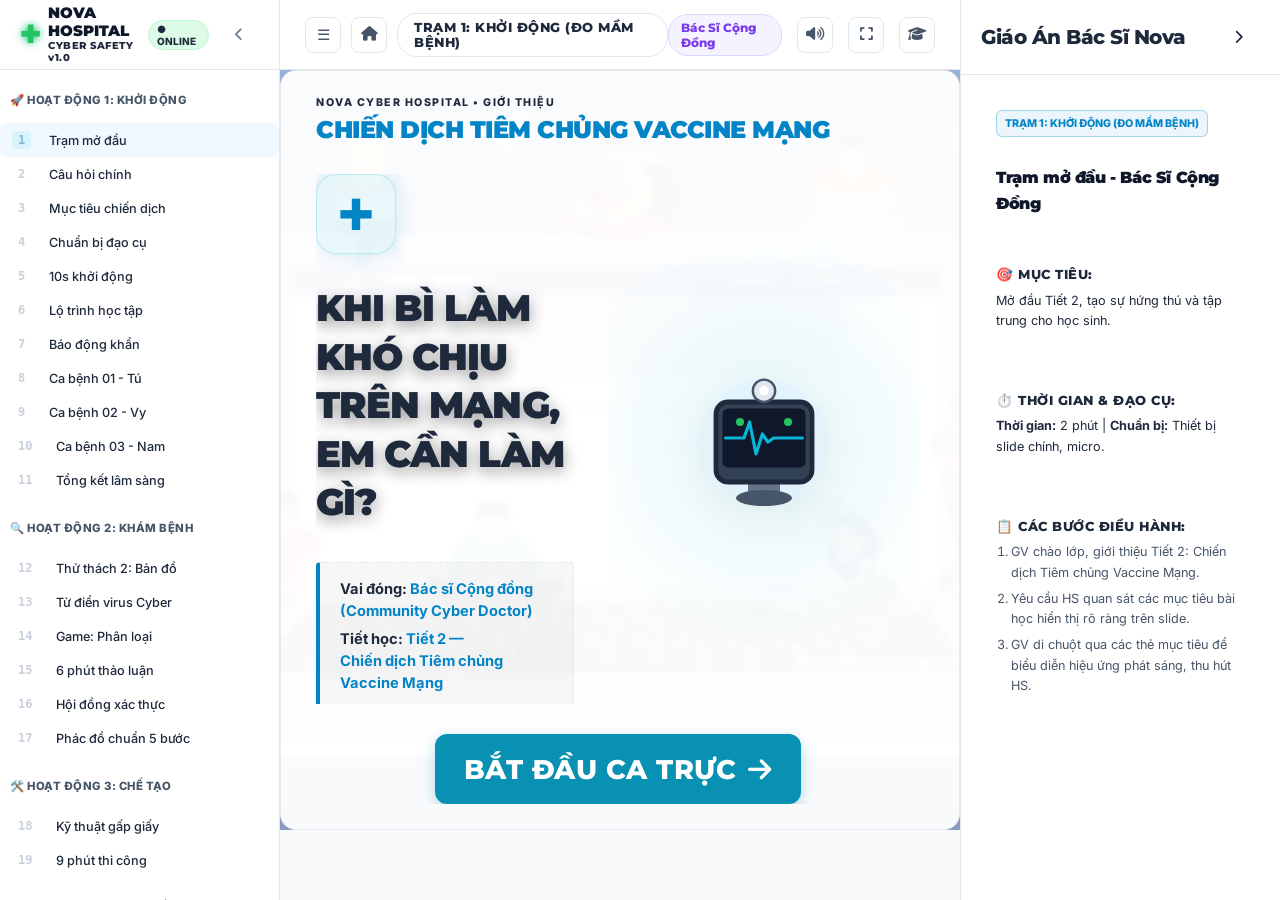
==== tiet2.html @ e298034f "Update Tiet 2 with light theme match, rectangular cards, low blur and keyboard navigation" ====
<!DOCTYPE html>
<html lang="vi">
<head>
  <meta charset="UTF-8">
  <meta name="viewport" content="width=device-width, initial-scale=1.0">
  <title>TIẾT 2: CHIẾN DỊCH TIÊM CHỦNG VACCINE MẠNG</title>
  <link rel="preconnect" href="https://fonts.googleapis.com">
  <link rel="preconnect" href="https://fonts.gstatic.com" crossorigin>
  <link href="https://fonts.googleapis.com/css2?family=Inter:wght@400;500;600;700;800&family=Montserrat:wght@700;800;900&display=swap" rel="stylesheet">
  <link rel="stylesheet" href="https://cdnjs.cloudflare.com/ajax/libs/font-awesome/6.4.0/css/all.min.css">
  <link rel="stylesheet" href="puberty_style.css">
  <link rel="stylesheet" href="tiet2.css">
  <style>
    /* Spotlight overlay styling */
    .spotlight-dark-overlay {
      position: absolute;
      top: 0;
      left: 0;
      width: 100%;
      height: 100%;
      background: rgba(15, 23, 42, 0.9);
      z-index: 100;
      opacity: 0;
      pointer-events: none;
      transition: opacity 0.5s ease;
    }
    .spotlight-dark-overlay.active {
      opacity: 1;
      pointer-events: auto;
    }
    .spotlight-highlight {
      position: relative;
      z-index: 101 !important;
      box-shadow: 0 0 50px rgba(255, 255, 255, 0.8) !important;
      border: 3px solid #FFF !important;
      transform: scale(1.05) !important;
    }
    
    /* Chibi SVG floating animation */
    .cartoon-illustration-svg {
      filter: drop-shadow(0 10px 20px rgba(0,0,0,0.06));
      animation: floatChibi 4s ease-in-out infinite;
    }
    @keyframes floatChibi {
      0%, 100% { transform: translateY(0); }
      50% { transform: translateY(-8px); }
    }
    
    /* Consequence row reveal */
    .consequence-row {
      transition: background 0.3s;
    }
    .consequence-row:hover {
      background: rgba(2, 132, 199, 0.04);
    }
    
    /* Accordion simulation */
    .accordion-paper-simulation {
      display: flex;
      justify-content: center;
      gap: 12px;
      perspective: 1000px;
      margin-top: 20px;
    }
    .paper-fold {
      width: 130px;
      height: 200px;
      background: #FFFFFF;
      border: 1.5px solid rgba(15, 23, 42, 0.08);
      border-radius: 12px;
      display: flex;
      flex-direction: column;
      align-items: center;
      justify-content: center;
      font-weight: 800;
      color: #0F172A;
      box-shadow: 0 10px 20px rgba(0,0,0,0.04);
      cursor: pointer;
      transition: all 0.4s cubic-bezier(0.175, 0.885, 0.32, 1.275);
    }
    .paper-fold:nth-child(odd) {
      transform: rotateY(15deg) translateZ(10px);
    }
    .paper-fold:nth-child(even) {
      transform: rotateY(-15deg) translateZ(10px);
    }
    .paper-fold.expanded {
      transform: rotateY(0deg) scale(1.08) translateZ(20px) !important;
      border-color: var(--cyan) !important;
      box-shadow: 0 15px 35px var(--cyan-glow) !important;
      background: #F0FDFA;
      color: var(--cyan);
    }
    .paper-fold-icon {
      font-size: 28pt;
      margin-bottom: 10px;
    }
    
    /* 3 golden shields */
    .shield-card {
      background: #FFFFFF;
      border: 2px solid rgba(15, 23, 42, 0.06);
      border-radius: 20px;
      padding: 30px 20px;
      text-align: center;
      cursor: pointer;
      box-shadow: 0 10px 25px rgba(0,0,0,0.02);
      transition: all 0.4s cubic-bezier(0.175, 0.885, 0.32, 1.275);
    }
    .shield-card:hover {
      transform: translateY(-8px);
    }
    .shield-card.active {
      transform: scale(1.1);
      background: #F8FAFC;
    }
    .shield-card.active.shield-red {
      border-color: #EF4444 !important;
      box-shadow: 0 15px 35px rgba(239, 68, 68, 0.25) !important;
    }
    .shield-card.active.shield-orange {
      border-color: #F97316 !important;
      box-shadow: 0 15px 35px rgba(249, 115, 22, 0.25) !important;
    }
    .shield-card.active.shield-green {
      border-color: #10B981 !important;
      box-shadow: 0 15px 35px rgba(16, 185, 129, 0.25) !important;
    }
  </style>
</head>
<body>

  <div class="app-container">
    
    <!-- ==========================================
         LEFT SIDEBAR: SLIDE MENU
         ========================================== -->
    <aside class="sidebar" id="app-sidebar-left">
      <div class="sidebar-header" style="display:flex; justify-content:space-between; align-items:center; width:100%; box-sizing:border-box;">
        <div class="clinic-logo" style="display:flex; align-items:center; gap:8px;">
          <div class="pulse-cross" style="color:#22C55E !important; font-size:18pt; font-weight:bold; animation: pulse-glow 1.5s infinite alternate;">✚</div>
          <div style="font-family:'Montserrat',sans-serif; font-weight:900; color:#0F172A; line-height:1.2; font-size:11pt;">
            NOVA HOSPITAL
            <span style="display:block; font-size:7.5pt; font-weight:800; color:#64748B; letter-spacing:0.5px;">CYBER SAFETY v1.0</span>
          </div>
        </div>
        <div style="display:flex; align-items:center; gap:10px;">
          <span class="online-badge" style="font-size:7.5pt; font-weight:800; color:#16A34A; background:#DCFCE7; border:1px solid #BBF7D0; padding:2px 8px; border-radius:20px; display:inline-flex; align-items:center; gap:4px; font-family:'Inter',sans-serif;">● ONLINE</span>
          <button class="control-btn" onclick="toggleLeftSidebar()" title="Thu gọn" style="background:none; border:none; color:#64748B; cursor:pointer; padding:5px; font-size:10pt;"><i class="fa-solid fa-chevron-left"></i></button>
        </div>
      </div>
      
      <div class="sidebar-nav-viewport">
        <nav class="sidebar-nav-menu">
          
          <div class="nav-group">
            <div class="nav-group-title">🚀 Hoạt động 1: Khởi động</div>
            <ul class="nav-list">
              <li class="slide-item active" data-slide="1"><span class="nav-num">1</span> <span class="nav-txt">Trạm mở đầu</span></li>
              <li class="slide-item" data-slide="2"><span class="nav-num">2</span> <span class="nav-txt">Câu hỏi chính</span></li>
              <li class="slide-item" data-slide="3"><span class="nav-num">3</span> <span class="nav-txt">Mục tiêu chiến dịch</span></li>
              <li class="slide-item" data-slide="4"><span class="nav-num">4</span> <span class="nav-txt">Chuẩn bị đạo cụ</span></li>
              <li class="slide-item" data-slide="5"><span class="nav-num">5</span> <span class="nav-txt">10s khởi động</span></li>
              <li class="slide-item" data-slide="6"><span class="nav-num">6</span> <span class="nav-txt">Lộ trình học tập</span></li>
              <li class="slide-item" data-slide="7"><span class="nav-num">7</span> <span class="nav-txt">Báo động khẩn</span></li>
              <li class="slide-item" data-slide="8"><span class="nav-num">8</span> <span class="nav-txt">Ca bệnh 01 - Tú</span></li>
              <li class="slide-item" data-slide="9"><span class="nav-num">9</span> <span class="nav-txt">Ca bệnh 02 - Vy</span></li>
              <li class="slide-item" data-slide="10"><span class="nav-num">10</span> <span class="nav-txt">Ca bệnh 03 - Nam</span></li>
              <li class="slide-item" data-slide="11"><span class="nav-num">11</span> <span class="nav-txt">Tổng kết lâm sàng</span></li>
            </ul>
          </div>

          <div class="nav-group">
            <div class="nav-group-title">🔍 Hoạt động 2: Khám bệnh</div>
            <ul class="nav-list">
              <li class="slide-item" data-slide="12"><span class="nav-num">12</span> <span class="nav-txt">Thử thách 2: Bản đồ</span></li>
              <li class="slide-item" data-slide="13"><span class="nav-num">13</span> <span class="nav-txt">Từ điển virus Cyber</span></li>
              <li class="slide-item" data-slide="14"><span class="nav-num">14</span> <span class="nav-txt">Game: Phân loại</span></li>
              <li class="slide-item" data-slide="15"><span class="nav-num">15</span> <span class="nav-txt">6 phút thảo luận</span></li>
              <li class="slide-item" data-slide="16"><span class="nav-num">16</span> <span class="nav-txt">Hội đồng xác thực</span></li>
              <li class="slide-item" data-slide="17"><span class="nav-num">17</span> <span class="nav-txt">Phác đồ chuẩn 5 bước</span></li>
            </ul>
          </div>

          <div class="nav-group">
            <div class="nav-group-title">🛠️ Hoạt động 3: Chế tạo</div>
            <ul class="nav-list">
              <li class="slide-item" data-slide="18"><span class="nav-num">18</span> <span class="nav-txt">Kỹ thuật gấp giấy</span></li>
              <li class="slide-item" data-slide="19"><span class="nav-num">19</span> <span class="nav-txt">9 phút thi công</span></li>
            </ul>
          </div>

          <div class="nav-group">
            <div class="nav-group-title">📝 Hoạt động 4: Cam kết</div>
            <ul class="nav-list">
              <li class="slide-item" data-slide="20"><span class="nav-num">20</span> <span class="nav-txt">Spotlight thuyết trình</span></li>
              <li class="slide-item" data-slide="21"><span class="nav-num">21</span> <span class="nav-txt">Nhật ký phản chiếu</span></li>
              <li class="slide-item" data-slide="22"><span class="nav-num">22</span> <span class="nav-txt">3 Nguyên tắc vàng</span></li>
              <li class="slide-item" data-slide="23"><span class="nav-num">23</span> <span class="nav-txt">Ký cam kết Vaccine</span></li>
              <li class="slide-item" data-slide="24"><span class="nav-num">24</span> <span class="nav-txt">Hoàn thành nhiệm vụ</span></li>
            </ul>
          </div>

        </nav>
      </div>
    </aside>

    <!-- ==========================================
         TOP BAR: STAGE & ROLE BADGES
         ========================================== -->
    <header class="top-bar">
      <div style="display: flex; align-items: center; gap: 10px;">
        <button class="control-btn" id="btn-toggle-left-sidebar" title="Ẩn/Hiện Sidebar Trái">☰</button>
        <a href="index.html" class="control-btn" title="Quay lại Cổng điều hành" style="text-decoration:none;"><i class="fa-solid fa-house"></i></a>
        <div class="active-stage-indicator" id="current-stage-display">
          TRẠM 1: KHỞI ĐỘNG (ĐO MẦM BỆNH)
        </div>
      </div>
      <div style="display: flex; align-items: center; gap: 15px;">
        <div class="role-badge" id="header-role-badge">Bác sĩ Cộng đồng</div>
        <button class="control-btn" id="btn-sound-toggle" title="Tắt/Bật Âm thanh"><i class="fa-solid fa-volume-high"></i></button>
        <button class="control-btn" id="btn-toggle-fullscreen" title="Phóng to Toàn màn hình"><i class="fa-solid fa-expand"></i></button>
        <button class="control-btn" id="btn-toggle-right-sidebar" title="Ẩn/Hiện Giáo án"><i class="fa-solid fa-graduation-cap"></i></button>
      </div>
    </header>

    <!-- ==========================================
         RIGHT SIDEBAR: TEACHER METHODOLOGY GUIDE
         ========================================== -->
    <aside class="sidebar-right" id="app-sidebar-right">
      <div class="sidebar-header-right" style="display:flex; justify-content:space-between; align-items:center; padding: 15px 20px; border-bottom:1px solid rgba(15,23,42,0.08);">
        <h3 style="margin:0;">Giáo Án Bác Sĩ Nova</h3>
        <button class="control-btn" onclick="toggleRightSidebar()" title="Thu gọn" style="background:none; border:none; color:inherit; cursor:pointer; padding:5px;"><i class="fa-solid fa-chevron-right"></i></button>
      </div>
      <div class="sidebar-right-viewport">
        <div class="lesson-plan-content" id="lesson-plan-content-viewport">
          <!-- Populated dynamically by JS -->
        </div>
      </div>
    </aside>

    <!-- ==========================================
         MAIN WORKSPACE: PRESENTATION VIEWPORT
         ========================================== -->
    <main class="slides-viewport" id="app-slides-viewport">
      
      <!-- Spotlight overlay for slide 20 -->
      <div class="spotlight-dark-overlay" id="spotlight-dark-overlay"></div>

      <!-- Slide 1 — Trạm mở đầu -->
      <section class="slide active" id="slide-1" data-stage="TRẠM 1: KHỞI ĐỘNG (ĐO MẦM BỆNH)" data-role="Bác sĩ Cộng đồng">
        <div class="slide-layout flex-center-col text-center">
          <div class="slide-frame">
            <div class="slide-header">
              <span class="breadcrumb">Nova Cyber Hospital &bull; Giới thiệu</span>
              <h2 class="slide-title">CHIẾN DỊCH TIÊM CHỦNG VACCINE MẠNG</h2>
            </div>
            <div class="slide-content-container">
              <div class="grid-2col" style="flex: 1; align-items: stretch; text-align: left;">
                <div class="welcome-left" style="display:flex; flex-direction:column; justify-content:center;">
                  <div class="medical-cross-decor" style="color: var(--cyan); font-size:32pt; margin-bottom:10px;">✚</div>
                  <h1 class="welcome-title-h1" style="font-size:28pt; line-height:1.3; font-weight:900; margin-bottom:15px; color:#0F172A;">
                    KHI BÌ LÀM KHÓ CHỊU TRÊN MẠNG, <span style="color: var(--cyan);">EM CẦN LÀM GÌ?</span>
                  </h1>
                  <div class="welcome-info-card" style="background: rgba(15,23,42,0.03); padding:15px 20px; border-radius:12px; border-left:4px solid var(--cyan);">
                    <p style="font-size:11pt; margin-bottom:6px; color:#475569;">Vai đóng: <strong>Bác sĩ Cộng đồng (Community Cyber Doctor)</strong></p>
                    <p style="font-size:11pt; color:#475569;">Tiết học: <strong>Tiết 2 — Chiến dịch Tiêm chủng Vaccine Mạng</strong></p>
                  </div>
                </div>
                <div class="welcome-illustration flex-center">
                  <!-- Cartoon SVG Doctor Robot -->
                  <svg class="cartoon-illustration-svg" viewBox="0 0 200 200" style="width: 230px; height: 230px;">
                    <circle cx="100" cy="100" r="80" fill="#E0F2FE" opacity="0.6"/>
                    <rect x="80" y="140" width="40" height="30" rx="5" fill="#64748B"/>
                    <ellipse cx="100" cy="170" rx="35" ry="10" fill="#475569"/>
                    <rect x="40" y="50" width="120" height="100" rx="15" fill="#334155" stroke="#1E293B" stroke-width="6"/>
                    <rect x="48" y="58" width="104" height="74" rx="8" fill="#0F172A"/>
                    <path d="M 52,95 L 75,95 L 82,75 L 90,115 L 98,90 L 105,100 L 112,95 L 148,95" fill="none" stroke="#06B6D4" stroke-width="4" stroke-linecap="round" stroke-linejoin="round"/>
                    <circle cx="70" cy="75" r="5" fill="#22C55E" />
                    <circle cx="130" cy="75" r="5" fill="#22C55E" />
                    <rect x="85" y="32" width="30" height="8" rx="2" fill="#94A3B8"/>
                    <circle cx="100" cy="36" r="14" fill="#E2E8F0" stroke="#475569" stroke-width="3"/>
                    <circle cx="100" cy="36" r="6" fill="#FFFFFF"/>
                  </svg>
                </div>
              </div>
              
              <div style="margin-top: 30px; text-align: center;">
                <button class="btn btn-cyan btn-pulse" onclick="navigateNext()" style="font-size:14pt; padding:15px 35px; font-weight:800; text-transform:uppercase; letter-spacing:0.5px;">BẮT ĐẦU CA TRỰC <i class="fa-solid fa-arrow-right"></i></button>
              </div>
            </div>
          </div>
        </div>
      </section>

      <!-- Slide 2 — Câu hỏi lớn -->
      <section class="slide" id="slide-2" data-stage="TRẠM 1: KHỞI ĐỘNG (ĐO MẦM BỆNH)" data-role="Bác sĩ Cộng đồng">
        <div class="slide-layout flex-center-col text-center">
          <div class="slide-frame" style="max-width: 1000px;">
            <div class="slide-header">
              <span class="breadcrumb">Nova Cyber Hospital &bull; Câu hỏi lớn</span>
              <h2 class="slide-title">CÂU HỎI LỚN CỦA BÀI HỌC</h2>
            </div>
            <div class="slide-content-container flex-center-col">
              <div class="glass-panel" style="padding: 3rem; margin-top: 2rem; border-radius: 16px; border: 2.5px dashed #0284C7; background: rgba(2, 132, 199, 0.05); text-align: center; min-height: 180px; display: flex; align-items: center; justify-content: center; width: 100%;">
                <p id="s2-typewriter-text" style="font-size: 26pt !important; font-weight: 900; color: #0284C7; line-height: 1.6; text-transform: uppercase; white-space: pre-wrap; width: 100%;">
                  <!-- Typed by JS -->
                </p>
              </div>
              <div style="margin-top: 4rem;">
                <button class="btn btn-cyan" onclick="navigateNext()" style="padding: 14px 28px; font-size: 16pt !important; font-weight: 800; text-transform:uppercase;">TIẾP THEO <i class="fa-solid fa-arrow-right"></i></button>
              </div>
            </div>
          </div>
        </div>
      </section>

      <!-- Slide 3 — Mục tiêu chiến dịch -->
      <section class="slide" id="slide-3" data-stage="TRẠM 1: KHỞI ĐỘNG (ĐO MẦM BỆNH)" data-role="Bác sĩ Cộng đồng">
        <div class="slide-layout flex-center-col text-center">
          <div class="slide-frame">
            <div class="slide-header">
              <span class="breadcrumb">Hồ sơ chuyên môn</span>
              <h2 class="slide-title">MỤC TIÊU CHIẾN DỊCH</h2>
            </div>
            <div class="slide-content-container">
              <div class="grid-2col" style="align-items: center; text-align: left;">
                <div style="display:flex; flex-direction:column; gap:15px;">
                  <div class="glass-panel" style="border-left:4px solid var(--cyan); padding:15px;">
                    <h4 style="color: var(--cyan); font-weight:800; margin-bottom:5px;">🧠 KIẾN THỨC</h4>
                    <p style="font-size:11pt; color: #475569;">Đánh giá các mức độ nguy hiểm của hành vi quấy rối; khắc sâu 5 vấn đề hay gặp và Sơ đồ xử lý 5 bước chuẩn y khoa.</p>
                  </div>
                  <div class="glass-panel" style="border-left:4px solid var(--pink); padding:15px;">
                    <h4 style="color: var(--pink); font-weight:800; margin-bottom:5px;">✂️ KỸ NĂNG</h4>
                    <p style="font-size:11pt; color: #475569;">Phân tích, phân loại thói quen Đúng/Sai; khéo léo chế tạo Thẻ gập biến hình 5 nếp gập Accordion.</p>
                  </div>
                  <div class="glass-panel" style="border-left:4px solid var(--mint); padding:15px;">
                    <h4 style="color: var(--mint); font-weight:800; margin-bottom:5px;">🤝 THÁI ĐỘ</h4>
                    <p style="font-size:11pt; color: #475569;">Tỉnh táo, ứng phó khoa học, có trách nhiệm ký cam kết lan tỏa giải pháp an toàn tới trường học.</p>
                  </div>
                </div>
                
                <div class="flex-center-col">
                  <!-- Cartoon Syringe SVG -->
                  <svg class="cartoon-illustration-svg" viewBox="0 0 100 100" style="width:180px; height:180px;">
                    <circle cx="50" cy="50" r="45" fill="#FCE7F3" />
                    <path d="M50,18 L70,26 L70,50 C70,62 50,75 50,75 C50,75 30,62 30,50 L30,26 Z" fill="#DB2777" opacity="0.15" />
                    <rect x="46" y="25" width="8" height="35" rx="1" fill="#FFFFFF" stroke="#DB2777" stroke-width="3" />
                    <line x1="50" y1="25" x2="50" y2="12" stroke="#475569" stroke-width="3" />
                    <line x1="45" y1="12" x2="55" y2="12" stroke="#475569" stroke-width="3" stroke-linecap="round" />
                    <line x1="50" y1="60" x2="50" y2="72" stroke="#64748B" stroke-width="2" />
                    <circle cx="50" cy="80" r="3" fill="#0284C7" />
                    <circle cx="43" cy="74" r="2" fill="#0284C7" />
                    <circle cx="57" cy="76" r="2" fill="#0284C7" />
                    <rect x="48" y="38" width="4" height="10" fill="#DB2777" />
                    <rect x="45" y="41" width="10" height="4" fill="#DB2777" />
                  </svg>
                </div>
              </div>
              <div style="margin-top: 30px; text-align: center;">
                <button class="btn btn-cyan btn-pulse" onclick="navigateNext()" style="font-size:13pt; padding:12px 28px; font-weight:800;">KHỞI ĐỘNG CA TRỰC <i class="fa-solid fa-play"></i></button>
              </div>
            </div>
          </div>
        </div>
      </section>

      <!-- Slide 4 — Chuẩn bị đạo cụ -->
      <section class="slide" id="slide-4" data-stage="TRẠM 1: KHỞI ĐỘNG (ĐO MẦM BỆNH)" data-role="Bác sĩ Cộng đồng">
        <div class="slide-layout flex-center-col text-center">
          <div class="slide-frame">
            <div class="slide-header">
              <span class="breadcrumb">Chuẩn bị trước ca trực</span>
              <h2 class="slide-title">CHUẨN BỊ ĐẠO CỤ Y KHOA</h2>
            </div>
            <div class="slide-content-container">
              <div class="grid-2col" style="text-align: left; align-items: stretch;">
                <div class="glass-panel" style="border-left:4px solid var(--purple); padding:20px; display:flex; flex-direction:column; justify-content:space-between;">
                  <div>
                    <h4 style="color:var(--purple); font-weight:800; font-size:13pt; margin-bottom:10px;"><i class="fa-solid fa-people-group"></i> ĐẠO CỤ NHÓM</h4>
                    <ul style="padding-left:20px; font-size:11pt; color:#475569; display:flex; flex-direction:column; gap:8px;">
                      <li>Bộ 3 thẻ màu chẩn đoán (🟡 Vàng - 🟠 Cam - 🔴 Đỏ)</li>
                      <li>Sơ đồ phân loại Lối đi A3</li>
                      <li>Tập 10 Thẻ Hành Động ứng xử mạng</li>
                    </ul>
                  </div>
                </div>
                <div class="glass-panel" style="border-left:4px solid var(--cyan); padding:20px; display:flex; flex-direction:column; justify-content:space-between;">
                  <div>
                    <h4 style="color:var(--cyan); font-weight:800; font-size:13pt; margin-bottom:10px;"><i class="fa-solid fa-user-doctor"></i> ĐẠO CỤ CÁ NHÂN</h4>
                    <ul style="padding-left:20px; font-size:11pt; color:#475569; display:flex; flex-direction:column; gap:8px;">
                      <li>Dải giấy bìa dài (để xếp Accordion)</li>
                      <li>Thước kẻ, kéo thủ công, bút chì, màu vẽ</li>
                      <li>Sổ tay Nhật ký Bác sĩ & Sticker Vaccine</li>
                    </ul>
                  </div>
                </div>
              </div>
              
              <!-- Medical Tray SVG -->
              <div style="margin-top: 20px; display: flex; justify-content: center;">
                <svg class="cartoon-illustration-svg" viewBox="0 0 200 100" style="width: 250px; height: 100px;">
                  <rect x="10" y="40" width="180" height="50" rx="10" fill="#E2E8F0" stroke="#94A3B8" stroke-width="4"/>
                  <!-- Notebook -->
                  <rect x="25" y="48" width="40" height="30" rx="3" fill="#38BDF8" transform="rotate(-5, 45, 63)"/>
                  <rect x="29" y="52" width="32" height="22" fill="#FFFFFF" transform="rotate(-5, 45, 63)"/>
                  <!-- Scissors -->
                  <circle cx="85" cy="55" r="8" fill="none" stroke="#EF4444" stroke-width="3"/>
                  <circle cx="95" cy="62" r="8" fill="none" stroke="#EF4444" stroke-width="3"/>
                  <line x1="90" y1="58" x2="120" y2="78" stroke="#94A3B8" stroke-width="4" stroke-linecap="round"/>
                  <line x1="97" y1="62" x2="125" y2="74" stroke="#94A3B8" stroke-width="4" stroke-linecap="round"/>
                  <!-- Color Cards -->
                  <rect x="135" y="45" width="20" height="30" rx="2" fill="#FBBF24" transform="rotate(10, 145, 60)"/>
                  <rect x="145" y="48" width="20" height="30" rx="2" fill="#F97316" transform="rotate(20, 155, 63)"/>
                  <rect x="155" y="53" width="20" height="30" rx="2" fill="#EF4444" transform="rotate(30, 165, 68)"/>
                </svg>
              </div>

              <div style="margin-top: 20px; text-align: center;">
                <button class="btn btn-cyan" onclick="navigateNext()" style="font-size:13pt; padding:12px 28px; font-weight:800; text-transform:uppercase;">ĐÃ CHUẨN BỊ XONG <i class="fa-solid fa-check"></i></button>
              </div>
            </div>
          </div>
        </div>
      </section>

      <!-- Slide 5 — 10s khởi động kíp trực -->
      <section class="slide" id="slide-5" data-stage="TRẠM 1: KHỞI ĐỘNG (ĐO MẦM BỆNH)" data-role="Bác sĩ Cộng đồng">
        <div class="slide-layout flex-center-col text-center">
          <div class="slide-frame" style="max-width: 800px;">
            <div class="slide-header">
              <span class="breadcrumb">Định lượng thời gian chuẩn bị</span>
              <h2 class="slide-title">10 GIÂY KHỞI ĐỘNG KÍP TRỰC</h2>
            </div>
            <div class="slide-content-container flex-center-col">
              <p style="font-size: 14pt; color:#475569; line-height:1.6; margin-bottom: 30px;">
                Trưởng khoa chỉ thị: <strong>"Yêu cầu toàn bộ các kíp trực ổn định vị trí nhóm học tập, đặt toàn bộ dụng cụ lâm sàng lên bàn. 10 giây chuẩn bị bắt đầu!"</strong>
              </p>
              
              <div class="glass-panel flex-center-col" style="padding: 40px; width: 100%; max-width: 450px; background: rgba(2, 132, 199, 0.03); border: 2px dashed rgba(2, 132, 199, 0.2); border-radius: 20px;">
                <div class="ecg-timer-number" id="s5-timer-display" style="font-size: 64pt !important; font-family: monospace; font-weight:900; color: var(--cyan); text-shadow: 0 0 15px var(--cyan-glow);">10s</div>
                <button class="btn btn-cyan btn-pulse" id="s5-start-timer-btn" onclick="startS5Timer()" style="margin-top:25px; font-size:12pt; padding:10px 24px; font-weight:800;">⚡ BẮT ĐẦU ĐẾM NGƯỢC</button>
              </div>
            </div>
          </div>
        </div>
      </section>

      <!-- Slide 6 — Lộ trình học tập -->
      <section class="slide" id="slide-6" data-stage="TRẠM 1: KHỞI ĐỘNG (ĐO MẦM BỆNH)" data-role="Bác sĩ Cộng đồng">
        <div class="slide-layout flex-center-col text-center">
          <div class="slide-frame">
            <div class="slide-header">
              <span class="breadcrumb">Tổng quan bản đồ hoạt động</span>
              <h2 class="slide-title">LỘ TRÌNH KHÁM LÂM SÀNG CHIẾN DỊCH</h2>
            </div>
            <div class="slide-content-container flex-center-col" style="justify-content: space-evenly; flex: 1;">
              <p style="font-size:13pt; color:#64748B;">Bấm vào từng Trạm chặng bên dưới để định vị nội dung điều hành:</p>
              
              <div class="timeline-ecg-container" style="margin-top: 30px; position:relative; width:100%; max-width: 900px;">
                <svg class="ecg-line-svg" viewBox="0 0 1000 120" style="width:100%; height:120px;">
                  <path class="ecg-track-path" d="M 0,60 Q 150,60 200,60 L 220,20 L 240,100 L 260,60 Q 400,60 500,60 L 520,10 L 545,110 L 570,60 Q 750,60 1000,60" fill="none" stroke="rgba(15,23,42,0.06)" stroke-width="4"/>
                  <path class="ecg-active-path" d="M 0,60 Q 150,60 200,60 L 220,20 L 240,100 L 260,60 Q 400,60 500,60 L 520,10 L 545,110 L 570,60 Q 750,60 1000,60" fill="none" stroke="var(--cyan)" stroke-width="4" stroke-dasharray="1000" stroke-dashoffset="0" style="animation: flow 10s linear infinite;"/>
                </svg>
                
                <div class="timeline-nodes" style="display:flex; justify-content:space-between; position:absolute; width:100%; top:25px; left:0; padding:0 30px; box-sizing:border-box;">
                  <!-- Node 1 -->
                  <div class="timeline-milestone active" onclick="revealRoadmapPopup(1)" style="cursor:pointer; display:flex; flex-direction:column; align-items:center; width:20%;">
                    <div class="milestone-node-circle" style="width:45px; height:45px; border-radius:50%; background:var(--cyan); color:#FFF; display:flex; align-items:center; justify-content:center; font-weight:bold; box-shadow:0 0 15px var(--cyan-glow); animation:pulse-glow 1.5s infinite alternate;"><i class="fa-solid fa-stethoscope"></i></div>
                    <span style="font-size:10pt; font-weight:800; margin-top:8px; color:#0F172A;">TRẠM 1</span>
                    <span style="font-size:8pt; color:#64748B;">Khởi động (Đo mầm bệnh)</span>
                  </div>
                  <!-- Node 2 -->
                  <div class="timeline-milestone" onclick="revealRoadmapPopup(2)" style="cursor:pointer; display:flex; flex-direction:column; align-items:center; width:20%;">
                    <div class="milestone-node-circle" style="width:45px; height:45px; border-radius:50%; background:#94A3B8; color:#FFF; display:flex; align-items:center; justify-content:center; font-weight:bold;"><i class="fa-solid fa-paste"></i></div>
                    <span style="font-size:10pt; font-weight:800; margin-top:8px; color:#0F172A;">TRẠM 2</span>
                    <span style="font-size:8pt; color:#64748B;">Lâm sàng (Phân loại)</span>
                  </div>
                  <!-- Node 3 -->
                  <div class="timeline-milestone" onclick="revealRoadmapPopup(3)" style="cursor:pointer; display:flex; flex-direction:column; align-items:center; width:20%;">
                    <div class="milestone-node-circle" style="width:45px; height:45px; border-radius:50%; background:#94A3B8; color:#FFF; display:flex; align-items:center; justify-content:center; font-weight:bold;"><i class="fa-solid fa-scissors"></i></div>
                    <span style="font-size:10pt; font-weight:800; margin-top:8px; color:#0F172A;">TRẠM 3</span>
                    <span style="font-size:8pt; color:#64748B;">Chế tạo (Thẻ gập)</span>
                  </div>
                  <!-- Node 4 -->
                  <div class="timeline-milestone" onclick="revealRoadmapPopup(4)" style="cursor:pointer; display:flex; flex-direction:column; align-items:center; width:20%;">
                    <div class="milestone-node-circle" style="width:45px; height:45px; border-radius:50%; background:#94A3B8; color:#FFF; display:flex; align-items:center; justify-content:center; font-weight:bold;"><i class="fa-solid fa-file-contract"></i></div>
                    <span style="font-size:10pt; font-weight:800; margin-top:8px; color:#0F172A;">TRẠM 4</span>
                    <span style="font-size:8pt; color:#64748B;">Cam kết (Ký Vaccine)</span>
                  </div>
                </div>
              </div>
              
              <!-- Popup container for roadmap descriptions -->
              <div class="glass-panel" id="s6-description-box" style="margin-top: 40px; padding: 20px; width: 100%; max-width: 750px; min-height: 80px; text-align: left; border-left:4px solid var(--cyan);">
                <p style="font-size: 11pt; color: #475569; font-weight:700; margin:0;" id="s6-description-text">
                  👉 Bấm vào các nút Trạm ở sơ đồ lộ trình nhịp tim phía trên để xem chi tiết hoạt động của từng chặng thi đua.
                </p>
              </div>

              <div style="margin-top: 20px;">
                <button class="btn btn-cyan" onclick="navigateNext()" style="font-size:12pt; padding:12px 28px; font-weight:800; text-transform:uppercase;">TIẾN VÀO TRẠM 1 <i class="fa-solid fa-arrow-right"></i></button>
              </div>
            </div>
          </div>
        </div>
      </section>

      <!-- Slide 7 — Báo động đỏ khẩn cấp -->
      <section class="slide" id="slide-7" data-stage="TRẠM 1: KHỞI ĐỘNG (ĐO MẦM BỆNH)" data-role="Bác sĩ Cộng đồng" style="background: rgba(239, 68, 68, 0.02);">
        <div class="slide-layout flex-center-col text-center">
          <div class="slide-frame" style="border-left-color: #EF4444 !important; box-shadow: 0 10px 40px rgba(239, 68, 68, 0.15) !important;">
            <div class="slide-header">
              <span class="breadcrumb" style="color: #EF4444 !important;">🚨 Cảnh báo hệ thống cấp cứu</span>
              <h2 class="slide-title" style="color: #B91C1C !important; font-weight:900;">THÔNG BÁO BÁO ĐỘNG KHẨN</h2>
            </div>
            <div class="slide-content-container flex-center-col">
              <div class="welcome-illustration flex-center" style="margin-bottom: 25px;">
                <!-- Flashing red cross siren SVG -->
                <svg class="cartoon-illustration-svg" viewBox="0 0 100 100" style="width: 140px; height: 140px;">
                  <circle cx="50" cy="50" r="45" fill="#FEE2E2" stroke="#EF4444" stroke-width="4" style="animation: pulse-glow 1s infinite alternate;"/>
                  <rect x="43" y="25" width="14" height="50" rx="3" fill="#EF4444"/>
                  <rect x="25" y="43" width="50" height="14" rx="3" fill="#EF4444"/>
                  <!-- Siren rays -->
                  <line x1="50" y1="15" x2="50" y2="5" stroke="#EF4444" stroke-width="4" stroke-linecap="round" />
                  <line x1="20" y1="30" x2="10" y2="24" stroke="#EF4444" stroke-width="4" stroke-linecap="round" />
                  <line x1="80" y1="30" x2="90" y2="24" stroke="#EF4444" stroke-width="4" stroke-linecap="round" />
                </svg>
              </div>
              
              <div class="glass-panel" style="padding: 25px; border-left:4px solid #EF4444; background: rgba(239, 68, 68, 0.05); text-align: left; max-width:700px;">
                <h4 style="color:#B91C1C; font-weight:900; margin-bottom:8px; font-size:13pt;">🚨 PHÁT HIỆN MẦM BỆNH QUẤY RỐI!</h4>
                <p style="font-size:12pt; color:#7F1D1D; line-height:1.6;">
                  Trưởng khoa báo cáo: <strong>"Báo động đỏ khẩn cấp từ bệnh viện! Hệ thống ghi nhận có 3 ca bệnh học đường mới nhập viện do bị quấy rối trực tuyến. Các kíp trực chuẩn bị Thẻ màu để quét triệu chứng ban đầu!"</strong>
                </p>
              </div>
              
              <div style="margin-top: 35px;">
                <button class="btn" onclick="navigateNext()" style="background:#EF4444; color:#FFF; font-size:13pt; padding:12px 28px; font-weight:800; border-radius:8px; box-shadow: 0 0 15px rgba(239, 68, 68, 0.4);">TIẾN HÀNH ĐO LƯỜNG <i class="fa-solid fa-wave-square"></i></button>
              </div>
            </div>
          </div>
        </div>
      </section>

      <!-- Slide 8 — Ca bệnh 1: Tú -->
      <section class="slide" id="slide-8" data-stage="TRẠM 1: KHỞI ĐỘNG (ĐO MẦM BỆNH)" data-role="Bác sĩ Cộng đồng">
        <div class="slide-layout flex-center-col text-center">
          <div class="slide-frame">
            <div class="slide-header">
              <span class="breadcrumb">Bệnh án quét triệu chứng 01</span>
              <h2 class="slide-title">CA BỆNH 01 — BẠN TÚ</h2>
            </div>
            <div class="slide-content-container">
              <div class="grid-2col" style="text-align: left; align-items: center;">
                <div>
                  <div class="glass-panel" style="border-left: 4px solid var(--amber); margin-bottom: 20px;">
                    <h4 style="color:var(--amber); font-weight:800; font-size:12pt; margin-bottom:5px;">📋 HỒ SƠ LÂM SÀNG</h4>
                    <p style="font-size:11pt; color:#475569; line-height:1.5;">Bạn Tú liên tục nhận được một loạt các tin nhắn Messenger nặc danh từ tài khoản lạ bêu rếu với các từ ngữ thô tục.</p>
                  </div>
                  
                  <!-- Messenger Chat Mockup -->
                  <div class="chat-mockup-container" style="background:#F1F5F9; border-radius:12px; padding:15px; border:1px solid #E2E8F0; display:flex; flex-direction:column; gap:10px;">
                    <div class="chat-header" style="display:flex; align-items:center; gap:8px; border-bottom:1px solid #CBD5E1; padding-bottom:8px;">
                      <div style="width:30px; height:30px; border-radius:50%; background:#94A3B8; color:#FFF; display:flex; align-items:center; justify-content:center; font-size:10pt;"><i class="fa-solid fa-user-secret"></i></div>
                      <span style="font-size:10pt; font-weight:800; color:#1E293B;">Người dùng ẩn danh</span>
                    </div>
                    <div style="background:#E2E8F0; color:#1E293B; padding:10px 14px; border-radius:12px; align-self:flex-start; font-size:10pt; max-width:85%;">
                      Mày là kẻ vô dụng, không ai thích mày đâu! 😡
                    </div>
                    <div style="background:#E2E8F0; color:#1E293B; padding:10px 14px; border-radius:12px; align-self:flex-start; font-size:10pt; max-width:85%;">
                      Nếu ngày mai không mang bài tập cho tao chép thì coi chừng tài khoản game của mày bay màu!
                    </div>
                  </div>
                </div>
                
                <div class="flex-center-col" style="text-align: center;">
                  <p style="font-size:12pt; font-weight:700; color:#1E293B; margin-bottom:15px;">Theo bác sĩ, Tú đang cảm thấy thế nào?<br>Bạn đánh giá ca này ở Thẻ màu nào?</p>
                  
                  <button class="btn btn-amber btn-pulse" id="btn-diagnose-8" onclick="revealDiagnosis(8)" style="font-size:12pt; font-weight:800; padding:10px 24px; border-radius:8px;">🔍 CHẨN ĐOÁN LÂM SÀNG</button>
                  
                  <div class="diagnosis-card hidden" id="diagnosis-card-8" style="margin-top:20px; padding:15px 20px; border-radius:10px; background:#FEF08A; border:2px solid #CA8A04; color:#854D0E; font-weight:900; font-size:13pt; display:inline-flex; align-items:center; gap:8px;">
                    🟡 THẺ VÀNG (Nguy hại nhẹ - Theo dõi sát, cảm xúc Tú bị tổn thương)
                  </div>
                </div>
              </div>
              <div style="margin-top: 30px; text-align: center;">
                <button class="btn btn-cyan" onclick="navigateNext()" style="font-size:11pt; padding:10px 24px; font-weight:800;">CA TIẾP THEO <i class="fa-solid fa-arrow-right"></i></button>
              </div>
            </div>
          </div>
        </div>
      </section>

      <!-- Slide 9 — Ca bệnh 2: Vy -->
      <section class="slide" id="slide-9" data-stage="TRẠM 1: KHỞI ĐỘNG (ĐO MẦM BỆNH)" data-role="Bác sĩ Cộng đồng">
        <div class="slide-layout flex-center-col text-center">
          <div class="slide-frame">
            <div class="slide-header">
              <span class="breadcrumb">Bệnh án quét triệu chứng 02</span>
              <h2 class="slide-title">CA BỆNH 02 — BẠN VY</h2>
            </div>
            <div class="slide-content-container">
              <div class="grid-2col" style="text-align: left; align-items: center;">
                <div>
                  <div class="glass-panel" style="border-left: 4px solid var(--orange); margin-bottom: 20px;">
                    <h4 style="color:var(--orange); font-weight:800; font-size:12pt; margin-bottom:5px;">📋 HỒ SƠ LÂM SÀNG</h4>
                    <p style="font-size:11pt; color:#475569; line-height:1.5;">Một bài đăng ẩn danh xuất hiện trong nhóm Facebook trường học bôi nhọ danh dự Vy mà hoàn toàn không có bằng chứng đối chất thực tế.</p>
                  </div>
                  
                  <!-- Facebook Post Mockup -->
                  <div class="fb-post-mock" style="background:#FFFFFF; border:1px solid #E2E8F0; border-radius:12px; padding:15px; display:flex; flex-direction:column; gap:10px;">
                    <div class="fb-header" style="display:flex; align-items:center; gap:10px;">
                      <div style="width:34px; height:34px; border-radius:50%; background:#1E3A8A; color:#FFF; display:flex; align-items:center; justify-content:center; font-size:12pt;"><i class="fa-solid fa-user-secret"></i></div>
                      <div>
                        <div style="font-size:10pt; font-weight:900; color:#1E293B;">Góc ẩn danh - School Confessions</div>
                        <div style="font-size:8pt; color:#64748B;">2 giờ trước &bull; 🌐</div>
                      </div>
                    </div>
                    <p style="font-size:10pt; color:#334155; line-height:1.5; margin:0;">
                      Nghe nói bạn Vy lớp 6A gian lận trong kì thi học kỳ vừa rồi đó mọi người... Nhìn hiền lành thế mà không ngờ được! 🤫👎 #gianlan #thihocthuc
                    </p>
                  </div>
                </div>
                
                <div class="flex-center-col" style="text-align: center;">
                  <p style="font-size:12pt; font-weight:700; color:#1E293B; margin-bottom:15px;">Vy bị ảnh hưởng thế nào?<br>Bạn đánh giá ca này ở Thẻ màu nào?</p>
                  
                  <button class="btn btn-orange btn-pulse" id="btn-diagnose-9" onclick="revealDiagnosis(9)" style="font-size:12pt; font-weight:800; padding:10px 24px; border-radius:8px; background:var(--orange); color:#FFF; border:none;">🔍 CHẨN ĐOÁN LÂM SÀNG</button>
                  
                  <div class="diagnosis-card hidden" id="diagnosis-card-9" style="margin-top:20px; padding:15px 20px; border-radius:10px; background:#FFEDD5; border:2px solid #EA580C; color:#C2410C; font-weight:900; font-size:13pt; display:inline-flex; align-items:center; gap:8px;">
                    🟠 THẺ CAM (Nguy hiểm vừa - Nguy cơ lan truyền tin đồn bôi nhọ, Vy hoang mang)
                  </div>
                </div>
              </div>
              <div style="margin-top: 30px; text-align: center;">
                <button class="btn btn-cyan" onclick="navigateNext()" style="font-size:11pt; padding:10px 24px; font-weight:800;">CA TIẾP THEO <i class="fa-solid fa-arrow-right"></i></button>
              </div>
            </div>
          </div>
        </div>
      </section>

      <!-- Slide 10 — Ca bệnh 3: Nam -->
      <section class="slide" id="slide-10" data-stage="TRẠM 1: KHỞI ĐỘNG (ĐO MẦM BỆNH)" data-role="Bác sĩ Cộng đồng">
        <div class="slide-layout flex-center-col text-center">
          <div class="slide-frame">
            <div class="slide-header">
              <span class="breadcrumb">Bệnh án quét triệu chứng 03</span>
              <h2 class="slide-title">CA BỆNH 03 — BẠN NAM</h2>
            </div>
            <div class="slide-content-container">
              <div class="grid-2col" style="text-align: left; align-items: center;">
                <div>
                  <div class="glass-panel" style="border-left: 4px solid var(--coral); margin-bottom: 20px;">
                    <h4 style="color:var(--coral); font-weight:800; font-size:12pt; margin-bottom:5px;">📋 HỒ SƠ LÂM SÀNG</h4>
                    <p style="font-size:11pt; color:#475569; line-height:1.5;">Bạn Nam bị tự ý quay lén cảnh ngủ gật há hốc mồm trong lớp rồi phát tán rộng rãi lên mạng TikTok kèm nhạc chế giễu bêu rếu.</p>
                  </div>
                  
                  <!-- TikTok Video Mockup -->
                  <div class="tiktok-mock" style="background:#000000; border-radius:12px; overflow:hidden; border:2px solid #E2E8F0; width:100%; max-width:280px; height:180px; position:relative; display:flex; flex-direction:column; justify-content:center; align-items:center;">
                    <div style="font-size:32pt; color:#FFF;"><i class="fa-solid fa-video-slash"></i></div>
                    <span style="font-size:8pt; color:#94A3B8; margin-top:5px;">[Video TikTok chụp lén chế giễu]</span>
                    <div style="position:absolute; bottom:10px; left:10px; color:#FFF; font-size:7.5pt; text-align:left;">
                      <div style="font-weight:bold;">@troll_lop6a</div>
                      <div>Nam ngủ gật siêu đỉnh cao lớp 6A 😂 #troll #funny</div>
                    </div>
                  </div>
                </div>
                
                <div class="flex-center-col" style="text-align: center;">
                  <p style="font-size:12pt; font-weight:700; color:#1E293B; margin-bottom:15px;">Đánh giá mức độ nguy hại của Nam?<br>Bạn chọn tấm thẻ màu nào?</p>
                  
                  <button class="btn btn-pulse" id="btn-diagnose-10" onclick="revealDiagnosis(10)" style="font-size:12pt; font-weight:800; padding:10px 24px; border-radius:8px; background:var(--coral); color:#FFF; border:none;">🔍 CHẨN ĐOÁN LÂM SÀNG</button>
                  
                  <div class="diagnosis-card hidden" id="diagnosis-card-10" style="margin-top:20px; padding:15px 20px; border-radius:10px; background:#FEE2E2; border:2px solid #DC2626; color:#991B1B; font-weight:900; font-size:13pt; display:inline-flex; align-items:center; gap:8px;">
                    🔴 THẺ ĐỎ (Cấp cứu khẩn cấp - Xâm hại riêng tư nghiêm trọng, Nam xấu hổ)
                  </div>
                </div>
              </div>
              <div style="margin-top: 30px; text-align: center;">
                <button class="btn btn-cyan" onclick="navigateNext()" style="font-size:11pt; padding:10px 24px; font-weight:800;">TỔNG KẾT <i class="fa-solid fa-arrow-right"></i></button>
              </div>
            </div>
          </div>
        </div>
      </section>

      <!-- Slide 11 — Tổng kết triệu chứng -->
      <section class="slide" id="slide-11" data-stage="TRẠM 1: KHỞI ĐỘNG (ĐO MẦM BỆNH)" data-role="Bác sĩ Cộng đồng">
        <div class="slide-layout flex-center-col text-center">
          <div class="slide-frame" style="max-width:950px;">
            <div class="slide-header">
              <span class="breadcrumb">Đúc kết y khoa lâm sàng</span>
              <h2 class="slide-title">TỔNG KẾT TRIỆU CHỨNG LÂM SÀNG</h2>
            </div>
            <div class="slide-content-container">
              <div class="glass-panel text-left" style="border-left: 4px solid var(--cyan); padding:20px; margin-bottom:25px;">
                <p style="font-size:12pt; color:#1E293B; line-height:1.6; margin:0;">
                  Bác sĩ đúc kết: Cả 3 bệnh nhân Tú, Vy và Nam đều bị làm phiền, bị quấy rối không mong muốn qua mạng xã hội. Đây chính là hành vi <strong>Bắt nạt mạng (Cyberbullying)</strong>. Nếu tự xử lý sai cách (im lặng chịu đựng hoặc đáp trả thô bạo), mầm bệnh sẽ biến chứng trầm trọng tổn hại tâm lý học đường.
                </p>
              </div>
              
              <div class="grid-3col" style="margin-top: 20px;">
                <div class="glass-panel" style="border-top:4px solid var(--amber); padding:15px; text-align:center;">
                  <span style="font-size:24pt;">🟡</span>
                  <h4 style="color:var(--amber); font-weight:800; font-size:11pt; margin-top:8px;">NGUY CƠ NHẸ</h4>
                  <p style="font-size:9.5pt; color:#64748B; margin-top:5px;">Tin nhắn trêu chọc ẩn danh lẻ tẻ, ảnh hưởng tâm lý ban đầu.</p>
                </div>
                <div class="glass-panel" style="border-top:4px solid var(--orange); padding:15px; text-align:center;">
                  <span style="font-size:24pt;">🟠</span>
                  <h4 style="color:var(--orange); font-weight:800; font-size:11pt; margin-top:8px;">NGUY CƠ VỪA</h4>
                  <p style="font-size:9.5pt; color:#64748B; margin-top:5px;">Tin đồn vô căn cứ lan truyền trên nhóm cộng đồng công khai.</p>
                </div>
                <div class="glass-panel" style="border-top:4px solid var(--coral); padding:15px; text-align:center;">
                  <span style="font-size:24pt;">🔴</span>
                  <h4 style="color:var(--coral); font-weight:800; font-size:11pt; margin-top:8px;">BÁO ĐỘNG ĐỎ</h4>
                  <p style="font-size:9.5pt; color:#64748B; margin-top:5px;">Xâm hại quyền riêng tư (quay lén), chế giễu danh tính diện rộng.</p>
                </div>
              </div>

              <div style="margin-top: 30px; text-align: center;">
                <button class="btn btn-cyan btn-pulse" onclick="navigateNext()" style="font-size:13pt; padding:12px 28px; font-weight:800; text-transform:uppercase;">SANG CHẶNG 2 <i class="fa-solid fa-forward"></i></button>
              </div>
            </div>
          </div>
        </div>
      </section>

      <!-- Slide 12 — Thử thách 2: Lộ trình -->
      <section class="slide" id="slide-12" data-stage="TRẠM 2: KHÁM LÂM SÀNG (PHÂN LOẠI)" data-role="Bác sĩ Cộng đồng">
        <div class="slide-layout flex-center-col text-center">
          <div class="slide-frame">
            <div class="slide-header">
              <span class="breadcrumb">Giao ban chuyên khoa</span>
              <h2 class="slide-title">THỬ THÁCH 2: BẢN ĐỒ LỘ TRÌNH ỨNG XỬ</h2>
            </div>
            <div class="slide-content-container">
              <div class="grid-2col" style="text-align: left; align-items: center;">
                <div>
                  <div class="active-stage-indicator" style="background:rgba(2,132,199,0.08); border-color:var(--cyan); color:var(--cyan); align-self:flex-start; margin-bottom:15px;">CHỈ THỊ KÍP TRỰC</div>
                  <h4 style="font-size:13pt; color:#0F172A; font-weight:800; margin-bottom:10px;">📋 NỘI DUNG THỬ THÁCH</h4>
                  <p style="font-size:11pt; color:#475569; line-height:1.6;">
                    Các nhóm kíp trực cùng nhau thảo luận, phân loại <strong>10 Thẻ hành động</strong> ứng xử vào đúng lối đi: <strong>Lối đi An toàn (Kháng thể)</strong> hoặc <strong>Lối đi Nguy hiểm (Mầm bệnh)</strong> trên sơ đồ A3.
                  </p>
                  <div class="glass-panel" style="border-left: 4px solid var(--purple); padding:15px; margin-top:15px;">
                    <h5 style="color:var(--purple); font-weight:800; font-size:10.5pt; margin-bottom:5px;">👥 PHÂN CÔNG VAI TRÒ NHÓM:</h5>
                    <ul style="padding-left:20px; font-size:10pt; color:#475569; display:flex; flex-direction:column; gap:4px; margin:0;">
                      <li><strong>Trưởng nhóm:</strong> Chỉ huy điều phối thảo luận nhóm.</li>
                      <li><strong>Thư ký:</strong> Ghi chép kết quả, thực hiện dán thẻ hành động.</li>
                      <li><strong>Bác sĩ thành viên:</strong> Thảo luận đưa lập luận y khoa.</li>
                    </ul>
                  </div>
                </div>
                
                <div class="flex-center-col">
                  <!-- Chibi Doctor Team SVG -->
                  <svg class="cartoon-illustration-svg" viewBox="0 0 200 200" style="width: 220px; height: 220px;">
                    <circle cx="100" cy="100" r="80" fill="#F5F3FF" opacity="0.7"/>
                    <circle cx="70" cy="100" r="20" fill="#FDBA74"/>
                    <path d="M 55,90 Q 70,75 85,90" fill="none" stroke="#B45309" stroke-width="8" stroke-linecap="round"/>
                    <circle cx="130" cy="100" r="20" fill="#FCA5A5"/>
                    <path d="M 115,90 Q 130,75 145,90" fill="none" stroke="#1E293B" stroke-width="8" stroke-linecap="round"/>
                    <circle cx="100" cy="90" r="24" fill="#FED7AA"/>
                    <path d="M 72,76 Q 100,50 128,76" fill="none" stroke="#7C2D12" stroke-width="12" stroke-linecap="round"/>
                    <rect x="85" y="70" width="30" height="5" fill="#38BDF8" rx="1"/>
                    <circle cx="100" cy="72" r="5" fill="#E2E8F0" stroke="#0284C7" stroke-width="1.5"/>
                    <path d="M 64,100 Q 70,103 76,100" fill="none" stroke="#1E293B" stroke-width="2" stroke-linecap="round"/>
                    <path d="M 124,100 Q 130,103 136,100" fill="none" stroke="#1E293B" stroke-width="2" stroke-linecap="round"/>
                    <circle cx="93" cy="90" r="2" fill="#1E293B"/>
                    <circle cx="107" cy="90" r="2" fill="#1E293B"/>
                    <path d="M 100,120 Q 85,135 100,155 Q 115,135 100,120 Z" fill="#FDE047" stroke="#EAB308" stroke-width="2" opacity="0.95"/>
                    <rect x="95" y="155" width="10" height="6" fill="#94A3B8" rx="1"/>
                  </svg>
                  <span style="font-size: 11pt; font-weight: 800; color: var(--cyan); margin-top: 15px; text-transform: uppercase;">Nhóm 4 - 5 Bác Sĩ</span>
                </div>
              </div>
              
              <div style="margin-top: 30px; text-align: center;">
                <button class="btn btn-cyan" onclick="navigateNext()" style="font-size:12pt; padding:12px 28px; font-weight:800; text-transform:uppercase;">TIẾP TỤC <i class="fa-solid fa-arrow-right"></i></button>
              </div>
            </div>
          </div>
        </div>
      </section>

      <!-- Slide 13 — Từ điển 5 loại virus Cyber -->
      <section class="slide" id="slide-13" data-stage="TRẠM 2: KHẤM LÂM SÀNG (PHÂN LOẠI)" data-role="Bác sĩ Cộng đồng">
        <div class="slide-layout flex-center-col text-center">
          <div class="slide-frame" style="max-width: 1000px;">
            <div class="slide-header">
              <span class="breadcrumb">Tra cứu kiến thức chuẩn Nova</span>
              <h2 class="slide-title">TỪ ĐIỂN 5 LOẠI VIRUS CYBER</h2>
            </div>
            <div class="slide-content-container">
              <!-- Dict tab controls -->
              <div class="dict-tab-selectors" style="display:flex; justify-content:center; gap:8px; flex-wrap:wrap; margin-bottom:20px;">
                <button class="btn-dict-tab active" onclick="switchDictTab(1)" id="btn-dict-tab-1">🦠 BẮT NẠT LỜI NÓI</button>
                <button class="btn-dict-tab" onclick="switchDictTab(2)" id="btn-dict-tab-2">🦠 TIN ĐỒN SAI LỆCH</button>
                <button class="btn-dict-tab" onclick="switchDictTab(3)" id="btn-dict-tab-3">🦠 XÂM PHẠM RIÊNG TƯ</button>
                <button class="btn-dict-tab" onclick="switchDictTab(4)" id="btn-dict-tab-4">🦠 TẨY CHAY MẠNG</button>
                <button class="btn-dict-tab" onclick="switchDictTab(5)" id="btn-dict-tab-5">🦠 GIẢ MẠO DANH TÍNH</button>
              </div>
              
              <!-- Tab content viewer -->
              <div class="glass-panel text-left" id="dict-content-panel" style="padding: 25px; min-height: 150px; border-left:4px solid var(--cyan);">
                <!-- Dynamic text populated by JS -->
                <h4 id="dict-content-title" style="color:var(--cyan); font-weight:800; font-size:13pt; margin-bottom:8px;">Bắt nạt bằng lời nói</h4>
                <p id="dict-content-text" style="font-size:11pt; color:#475569; line-height:1.6; margin:0;">
                  Sử dụng các tin nhắn, bình luận thô tục, chế giễu ngoại hình, gia cảnh hoặc đe dọa bạo lực trực tuyến (Ví dụ ca bệnh bạn An).
                </p>
              </div>

              <div style="margin-top: 30px; text-align: center;">
                <button class="btn btn-cyan" onclick="navigateNext()" style="font-size:12pt; padding:12px 28px; font-weight:800; text-transform:uppercase;">VÀO TRÒ CHƠI PHÂN LOẠI <i class="fa-solid fa-gamepad"></i></button>
              </div>
            </div>
          </div>
        </div>
      </section>

      <!-- Slide 14 — Game phân loại -->
      <section class="slide" id="slide-14" data-stage="TRẠM 2: KHÁM LÂM SÀNG (PHÂN LOẠI)" data-role="Bác sĩ Cộng đồng">
        <div class="slide-layout flex-center-col text-center">
          <div class="slide-frame" style="max-width: 1050px;">
            <div class="slide-header">
              <span class="breadcrumb">Khởi động kháng thể tự vệ</span>
              <h2 class="slide-title">GAME: PHÂN LOẠI KHÁNG THỂ & MẦM BỆNH</h2>
            </div>
            <div class="slide-content-container">
              <div class="sorting-game-layout" style="display:grid; grid-template-columns: 2.2fr 1fr; gap:20px; flex:1; width:100%;">
                
                <!-- Game Board lanes -->
                <div class="sorting-game-board" style="display:flex; flex-direction:column; gap:15px;">
                  <!-- Safe Lane -->
                  <div class="sorting-lane lane-safe" style="border: 2px solid rgba(16, 185, 129, 0.2); background:rgba(16, 185, 129, 0.02); border-radius:12px; padding:15px; text-align:left; min-height:130px;">
                    <div style="font-weight:800; font-size:11pt; color:#065F46; border-bottom:1.5px solid rgba(16, 185, 129, 0.15); padding-bottom:6px; margin-bottom:10px;"><i class="fa-solid fa-shield-heart"></i> LỐI ĐI AN TOÀN (KHÁNG THỂ TỐT)</div>
                    <div class="lane-dropzone" id="lane-safe-dropzone" style="display:flex; gap:8px; flex-wrap:wrap;">
                      <!-- Snapped cards will append here -->
                    </div>
                  </div>
                  <!-- Danger Lane -->
                  <div class="sorting-lane lane-danger" style="border: 2px solid rgba(239, 68, 68, 0.2); background:rgba(239, 68, 68, 0.02); border-radius:12px; padding:15px; text-align:left; min-height:130px;">
                    <div style="font-weight:800; font-size:11pt; color:#991B1B; border-bottom:1.5px solid rgba(239, 68, 68, 0.15); padding-bottom:6px; margin-bottom:10px;"><i class="fa-solid fa-triangle-exclamation"></i> LỐI ĐI NGUY HIỂM (MẦM BỆNH XẤU)</div>
                    <div class="lane-dropzone" id="lane-danger-dropzone" style="display:flex; gap:8px; flex-wrap:wrap;">
                      <!-- Snapped cards will append here -->
                    </div>
                  </div>
                </div>
                
                <!-- Card Bank sidebar -->
                <div class="sorting-card-bank-panel" style="background:rgba(15,23,42,0.03); border:1px solid rgba(15,23,42,0.08); border-radius:12px; padding:15px; display:flex; flex-direction:column; justify-content:space-between; height:320px; overflow:hidden;">
                  <div style="font-weight:800; font-size:10.5pt; color:#1E293B; border-bottom:1px solid rgba(15,23,42,0.08); padding-bottom:6px; margin-bottom:10px;"><i class="fa-solid fa-box-open"></i> KHO THẺ HÀNH ĐỘNG</div>
                  <div class="bank-cards-container" id="sorting-game-bank" style="display:flex; flex-direction:column; gap:8px; overflow-y:auto; flex:1; padding-right:4px;">
                    <!-- Cards will be populated by JS -->
                  </div>
                </div>

              </div>
              
              <div style="margin-top: 20px; text-align: center;">
                <button class="btn btn-cyan" onclick="navigateNext()" style="font-size:11pt; padding:10px 24px; font-weight:800;">THẢO LUẬN NHÓM <i class="fa-solid fa-comments"></i></button>
              </div>
            </div>
          </div>
        </div>
      </section>

      <!-- Slide 15 — 6 phút thảo luận nhóm -->
      <section class="slide" id="slide-15" data-stage="TRẠM 2: KHÁM LÂM SÀNG (PHÂN LOẠI)" data-role="Bác sĩ Cộng đồng">
        <div class="slide-layout flex-center-col text-center">
          <div class="slide-frame" style="max-width: 850px;">
            <div class="slide-header">
              <span class="breadcrumb">Định lượng thảo luận kíp trực</span>
              <h2 class="slide-title">6 PHÚT THẢO LUẬN NHÓM</h2>
            </div>
            <div class="slide-content-container flex-center-col">
              <p style="font-size: 13.5pt; color:#475569; line-height:1.6; margin-bottom: 25px;">
                <strong>"Các nhóm kíp trực có 6 phút thảo luận để dán 10 thẻ hành động vào sơ đồ A3 và đề xuất thứ tự phác đồ 5 bước cấp cứu an toàn."</strong>
              </p>
              
              <div class="glass-panel flex-center-col" style="padding: 30px; width: 100%; max-width: 450px; background: rgba(2, 132, 199, 0.03); border: 2px dashed rgba(2, 132, 199, 0.2); border-radius: 20px;">
                <div class="sorting-timer-num" id="s15-timer-display" style="font-size: 60pt !important; font-family: monospace; font-weight:900; color: var(--cyan); text-shadow: 0 0 15px var(--cyan-glow);">06:00</div>
                <div style="display:flex; gap:10px; margin-top:20px; width:100%; justify-content:center;">
                  <button class="btn btn-cyan btn-pulse" id="s15-start-timer-btn" onclick="startS15Timer()" style="font-size:10pt; font-weight:800; padding:8px 18px;">⚡ BẮT ĐẦU</button>
                  <button class="btn btn-amber" onclick="pauseS15Timer()" style="font-size:10pt; font-weight:800; padding:8px 18px;">TẠM DỪNG</button>
                  <button class="btn" onclick="resetS15Timer()" style="font-size:10pt; font-weight:800; padding:8px 18px; background:#64748B; color:#FFF;">RESET</button>
                </div>
              </div>
            </div>
          </div>
        </div>
      </section>

      <!-- Slide 16 — Xác thực phân loại -->
      <section class="slide" id="slide-16" data-stage="TRẠM 2: KHÁM LÂM SÀNG (PHÂN LOẠI)" data-role="Bác sĩ Cộng đồng">
        <div class="slide-layout flex-center-col text-center">
          <div class="slide-frame" style="max-width: 1000px;">
            <div class="slide-header">
              <span class="breadcrumb">Nova Stars Clinic &bull; Kết quả xác thực</span>
              <h2 class="slide-title">XÁC THỰC PHÂN LOẠI CHUẨN Y KHOA</h2>
            </div>
            <div class="slide-content-container">
              <p style="font-size:11.5pt; color:#64748B; text-align:left; margin-bottom:10px;">👇 Nhấp chuột vào từng dòng hành vi dưới đây để lật mở hệ quả chi tiết:</p>
              
              <!-- Consequence reveal table -->
              <table class="clinical-check-table" style="width:100%; border-collapse: collapse; text-align: left; background:#FFFFFF; border-radius:12px; overflow:hidden; border:1px solid rgba(15,23,42,0.08);">
                <thead>
                  <tr style="border-bottom: 2px solid rgba(15,23,42,0.1); font-size:11pt; color: #475569; background:rgba(15,23,42,0.02);">
                    <th style="padding:10px 15px;">HÀNH VI CỦA HỌC SINH</th>
                    <th style="padding:10px 15px; width:120px;">PHÂN LOẠI</th>
                    <th style="padding:10px 15px;">HỆ QUẢ LÂM SÀNG (CLICK ĐỂ XEM)</th>
                  </tr>
                </thead>
                <tbody>
                  <tr class="consequence-row" onclick="revealConsequence(1)" style="border-bottom: 1px solid rgba(15,23,42,0.05); cursor:pointer;">
                    <td style="padding:12px 15px; font-weight:700; color:#EF4444; font-size:10pt;">🤫 Im lặng chịu đựng một mình</td>
                    <td style="padding:12px 15px;"><span style="background:#FEE2E2; color:#DC2626; padding:3px 6px; border-radius:4px; font-weight:800; font-size:8pt;">MẦM BỆNH</span></td>
                    <td style="padding:12px 15px; font-weight:700; font-size:9.5pt;"><span class="consequence-text hidden" id="consequence-1" style="color:#C2410C;">⚠️ Kẻ xấu lấn lướt, tiếp tục công kích trầm trọng hơn</span></td>
                  </tr>
                  <tr class="consequence-row" onclick="revealConsequence(2)" style="border-bottom: 1px solid rgba(15,23,42,0.05); cursor:pointer;">
                    <td style="padding:12px 15px; font-weight:700; color:#EF4444; font-size:10pt;">🤬 Nhắn tin đe dọa trả đũa lại</td>
                    <td style="padding:12px 15px;"><span style="background:#FEE2E2; color:#DC2626; padding:3px 6px; border-radius:4px; font-weight:800; font-size:8pt;">MẦM BỆNH</span></td>
                    <td style="padding:12px 15px; font-weight:700; font-size:9.5pt;"><span class="consequence-text hidden" id="consequence-2" style="color:#C2410C;">⚠️ Biến mình thành kẻ bắt nạt, vi phạm quy tắc nhà trường</span></td>
                  </tr>
                  <tr class="consequence-row" onclick="revealConsequence(3)" style="border-bottom: 1px solid rgba(15,23,42,0.05); cursor:pointer;">
                    <td style="padding:12px 15px; font-weight:700; color:#10B981; font-size:10pt;">🧘 Giữ bình tĩnh & rời màn hình</td>
                    <td style="padding:12px 15px;"><span style="background:#D1FAE5; color:#065F46; padding:3px 6px; border-radius:4px; font-weight:800; font-size:8pt;">KHÁNG THỂ</span></td>
                    <td style="padding:12px 15px; font-weight:700; font-size:9.5pt;"><span class="consequence-text hidden" id="consequence-3" style="color:#047857;">✅ Tránh bốc đồng kích động, bảo vệ nhịp tim an toàn</span></td>
                  </tr>
                  <tr class="consequence-row" onclick="revealConsequence(4)" style="border-bottom: 1px solid rgba(15,23,42,0.05); cursor:pointer;">
                    <td style="padding:12px 15px; font-weight:700; color:#10B981; font-size:10pt;">📸 Chụp ảnh màn hình lưu bằng chứng</td>
                    <td style="padding:12px 15px;"><span style="background:#D1FAE5; color:#065F46; padding:3px 6px; border-radius:4px; font-weight:800; font-size:8pt;">KHÁNG THỂ</span></td>
                    <td style="padding:12px 15px; font-weight:700; font-size:9.5pt;"><span class="consequence-text hidden" id="consequence-4" style="color:#047857;">✅ Tạo cơ sở pháp lý vững vàng để người lớn xử lý</span></td>
                  </tr>
                  <tr class="consequence-row" onclick="revealConsequence(5)" style="border-bottom: 1px solid rgba(15,23,42,0.05); cursor:pointer;">
                    <td style="padding:12px 15px; font-weight:700; color:#10B981; font-size:10pt;">👪 Chia sẻ với bố mẹ, thầy cô</td>
                    <td style="padding:12px 15px;"><span style="background:#D1FAE5; color:#065F46; padding:3px 6px; border-radius:4px; font-weight:800; font-size:8pt;">KHÁNG THỂ</span></td>
                    <td style="padding:12px 15px; font-weight:700; font-size:9.5pt;"><span class="consequence-text hidden" id="consequence-5" style="color:#047857;">✅ Giải tỏa tâm lý, kích hoạt lá chắn bảo vệ từ nhà trường</span></td>
                  </tr>
                </tbody>
              </table>

              <div style="margin-top: 25px; text-align: center;">
                <button class="btn btn-cyan" onclick="navigateNext()" style="font-size:11pt; padding:10px 24px; font-weight:800;">XEM PHÁC ĐỒ CHUẨN <i class="fa-solid fa-shield"></i></button>
              </div>
            </div>
          </div>
        </div>
      </section>

      <!-- Slide 17 — Phác đồ 5 bước -->
      <section class="slide" id="slide-17" data-stage="TRẠM 2: KHÁM LÂM SÀNG (PHÂN LOẠI)" data-role="Bác sĩ Cộng đồng">
        <div class="slide-layout flex-center-col text-center">
          <div class="slide-frame" style="max-width: 1000px;">
            <div class="slide-header">
              <span class="breadcrumb">Quy trình cấp cứu y khoa an ninh mạng</span>
              <h2 class="slide-title">SƠ ĐỒ PHÁC ĐỒ CẤP CỨU 5 BƯỚC</h2>
            </div>
            <div class="slide-content-container flex-center-col" style="justify-content: space-evenly; flex: 1;">
              <p style="font-size:12pt; color:#64748B; margin-bottom:10px;">👇 Di chuột hoặc chạm tay vào từng bước để hiển thị phác đồ chi tiết:</p>
              
              <!-- Timeline layout -->
              <div class="phacdo-flow-container" style="display:flex; justify-content:space-between; align-items:center; width:100%; position:relative; padding: 20px 0;">
                <div style="position:absolute; top:50%; left:5%; width:90%; height:4px; background:linear-gradient(90deg, var(--cyan) 0%, var(--pink) 100%); z-index:1; transform:translateY(-50%);"></div>
                
                <!-- Step 1 -->
                <div class="phacdo-step-card" onmouseenter="focusStep(1)" style="z-index:2; width:18%; background:#FFFFFF; border:1.5px solid rgba(15,23,42,0.08); border-radius:12px; padding:15px 10px; cursor:pointer; transition:all 0.3s; position:relative;">
                  <div style="width:40px; height:40px; border-radius:50%; background:var(--cyan); color:#FFF; display:flex; align-items:center; justify-content:center; margin:0 auto 10px; font-weight:900;">1</div>
                  <h4 style="font-size:9.5pt; font-weight:800; color:#0F172A; margin:0;">🧘 GIỮ BÌNH TĨNH</h4>
                </div>
                <!-- Step 2 -->
                <div class="phacdo-step-card" onmouseenter="focusStep(2)" style="z-index:2; width:18%; background:#FFFFFF; border:1.5px solid rgba(15,23,42,0.08); border-radius:12px; padding:15px 10px; cursor:pointer; transition:all 0.3s; position:relative;">
                  <div style="width:40px; height:40px; border-radius:50%; background:var(--purple); color:#FFF; display:flex; align-items:center; justify-content:center; margin:0 auto 10px; font-weight:900;">2</div>
                  <h4 style="font-size:9.5pt; font-weight:800; color:#0F172A; margin:0;">📸 LƯU BẰNG CHỨNG</h4>
                </div>
                <!-- Step 3 -->
                <div class="phacdo-step-card" onmouseenter="focusStep(3)" style="z-index:2; width:18%; background:#FFFFFF; border:1.5px solid rgba(15,23,42,0.08); border-radius:12px; padding:15px 10px; cursor:pointer; transition:all 0.3s; position:relative;">
                  <div style="width:40px; height:40px; border-radius:50%; background:var(--amber); color:#FFF; display:flex; align-items:center; justify-content:center; margin:0 auto 10px; font-weight:900;">3</div>
                  <h4 style="font-size:9.5pt; font-weight:800; color:#0F172A; margin:0;">🚫 CHẶN & BÁO CÁO</h4>
                </div>
                <!-- Step 4 -->
                <div class="phacdo-step-card" onmouseenter="focusStep(4)" style="z-index:2; width:18%; background:#FFFFFF; border:1.5px solid rgba(15,23,42,0.08); border-radius:12px; padding:15px 10px; cursor:pointer; transition:all 0.3s; position:relative;">
                  <div style="width:40px; height:40px; border-radius:50%; background:var(--pink); color:#FFF; display:flex; align-items:center; justify-content:center; margin:0 auto 10px; font-weight:900;">4</div>
                  <h4 style="font-size:9.5pt; font-weight:800; color:#0F172A; margin:0;">👪 TÌM NGƯỜI LỚN</h4>
                </div>
                <!-- Step 5 -->
                <div class="phacdo-step-card" onmouseenter="focusStep(5)" style="z-index:2; width:18%; background:#FFFFFF; border:1.5px solid rgba(15,23,42,0.08); border-radius:12px; padding:15px 10px; cursor:pointer; transition:all 0.3s; position:relative;">
                  <div style="width:40px; height:40px; border-radius:50%; background:var(--mint); color:#FFF; display:flex; align-items:center; justify-content:center; margin:0 auto 10px; font-weight:900;">5</div>
                  <h4 style="font-size:9.5pt; font-weight:800; color:#0F172A; margin:0;">⚽ HÀNH ĐỘNG TỐT</h4>
                </div>
              </div>
              
              <!-- Step detailed text block -->
              <div class="glass-panel text-left" id="step-detail-card" style="padding: 20px; width: 100%; max-width: 800px; min-height: 80px; border-left: 4px solid var(--cyan);">
                <p style="font-size: 11pt; color: #475569; font-weight:700; margin:0;" id="step-detail-text">
                  Hover chuột lên từng bước trên sơ đồ để xem diễn giải hành động y khoa chi tiết của từng bước.
                </p>
              </div>

              <div style="margin-top: 20px;">
                <button class="btn btn-cyan" onclick="navigateNext()" style="font-size:12pt; padding:12px 28px; font-weight:800; text-transform:uppercase;">TRẠM CHẾ TẠO <i class="fa-solid fa-wrench"></i></button>
              </div>
            </div>
          </div>
        </div>
      </section>

      <!-- Slide 18 — Trạm chế tạo -->
      <section class="slide" id="slide-18" data-stage="TRẠM 3: CHẾ TẠO (SẢN XUẤT THẺ GẬP)" data-role="Bác sĩ Cộng đồng">
        <div class="slide-layout flex-center-col text-center">
          <div class="slide-frame">
            <div class="slide-header">
              <span class="breadcrumb">Xưởng sản xuất truyền thông</span>
              <h2 class="slide-title">TRẠM CHẾ TẠO: THẺ GẬP BIẾN HÌNH</h2>
            </div>
            <div class="slide-content-container">
              <div class="grid-2col" style="text-align: left; align-items: center;">
                <div>
                  <h4 style="font-size:12pt; color:#0F172A; font-weight:800; margin-bottom:10px;">📋 KỸ THUẬT CHẾ TẠO</h4>
                  <ul style="padding-left:20px; font-size:10.5pt; color:#475569; display:flex; flex-direction:column; gap:10px; margin:0;">
                    <li><strong>Bước 1:</strong> Gấp đôi và xếp quạt dải giấy bìa màu cứng thành 5 nếp gấp quạt quạt đều nhau tạo phôi lật mở biến hình.</li>
                    <li><strong>Bước 2:</strong> Vẽ các mũi tên chỉ đường liên kết chạy dọc xuyên suốt các nếp gập gấp.</li>
                    <li><strong>Bước 3:</strong> Điền 5 bước phác đồ cấp cứu kèm vẽ icon minh họa tại mỗi nếp gập tương tác.</li>
                    <li><strong>Bước 4:</strong> Viết slogan bảo vệ mạng xã hội ở bìa sau.</li>
                  </ul>
                </div>
                
                <div class="flex-center-col">
                  <!-- CSS accordion simulation -->
                  <div class="accordion-paper-simulation" id="accordion-demo-view">
                    <div class="paper-fold" onclick="toggleAccordionDemo(this)"><div class="paper-fold-icon">🧘</div>BƯỚC 1</div>
                    <div class="paper-fold" onclick="toggleAccordionDemo(this)"><div class="paper-fold-icon">📸</div>BƯỚC 2</div>
                    <div class="paper-fold" onclick="toggleAccordionDemo(this)"><div class="paper-fold-icon">🚫</div>BƯỚC 3</div>
                    <div class="paper-fold" onclick="toggleAccordionDemo(this)"><div class="paper-fold-icon">👪</div>BƯỚC 4</div>
                    <div class="paper-fold" onclick="toggleAccordionDemo(this)"><div class="paper-fold-icon">⚽</div>BƯỚC 5</div>
                  </div>
                  <span style="font-size:9.5pt; color:#64748B; margin-top:15px;">👉 Click vào từng nếp gấp phía trên để thử lật mở biến hình</span>
                </div>
              </div>
              
              <div style="margin-top: 30px; text-align: center;">
                <button class="btn btn-cyan" onclick="navigateNext()" style="font-size:12pt; padding:12px 28px; font-weight:800; text-transform:uppercase;">KÍCH HOẠT THỜI GIAN THI CÔNG <i class="fa-solid fa-clock"></i></button>
              </div>
            </div>
          </div>
        </div>
      </section>

      <!-- Slide 19 — 9 phút thi công sản phẩm -->
      <section class="slide" id="slide-19" data-stage="TRẠM 3: CHẾ TẠO (SẢN XUẤT THẺ GẬP)" data-role="Bác sĩ Cộng đồng">
        <div class="slide-layout flex-center-col text-center">
          <div class="slide-frame">
            <div class="slide-header">
              <span class="breadcrumb">Đếm ngược hoạt động nhóm</span>
              <h2 class="slide-title">9 PHÚT THI CÔNG SẢN PHẨM</h2>
            </div>
            <div class="slide-content-container">
              <div class="grid-2col" style="align-items: center; text-align: left;">
                <div class="flex-center-col" style="background: rgba(2, 132, 199, 0.03); border: 2px dashed rgba(2, 132, 199, 0.2); border-radius: 20px; padding: 30px;">
                  <div class="sorting-timer-num" id="s19-timer-display" style="font-size: 60pt !important; font-family: monospace; font-weight:900; color: var(--cyan); text-shadow: 0 0 15px var(--cyan-glow);">09:00</div>
                  <div style="display:flex; gap:10px; margin-top:20px; width:100%; justify-content:center;">
                    <button class="btn btn-cyan btn-pulse" id="s19-start-timer-btn" onclick="startS19Timer()" style="font-size:10pt; font-weight:800; padding:8px 18px;">⚡ THI CÔNG</button>
                    <button class="btn btn-amber" onclick="pauseS19Timer()" style="font-size:10pt; font-weight:800; padding:8px 18px;">TẠM DỪNG</button>
                    <button class="btn" onclick="resetS19Timer()" style="font-size:10pt; font-weight:800; padding:8px 18px; background:#64748B; color:#FFF;">RESET</button>
                  </div>
                </div>
                
                <div style="display:flex; flex-direction:column; gap:12px; padding-left:20px;">
                  <p style="font-size:12.5pt; color:#1E293B; font-weight:800; margin:0;">🎨 HƯỚNG DẪN KÍP TRỰC:</p>
                  <p style="font-size:11pt; color:#475569; margin:0; line-height:1.5;">
                    "Các kíp trực có đúng 9 phút để thực hiện gấp giấy, điền phác đồ và trang trí Sơ đồ thẻ gập của nhóm mình. Hãy phân vai gấp quạt, dán sticker và ghi chú thật nhanh!"
                  </p>
                  
                  <!-- Workbench SVG representation -->
                  <div style="display:flex; justify-content:center; margin-top:10px;">
                    <svg class="cartoon-illustration-svg" viewBox="0 0 200 100" style="width:200px; height:80px;">
                      <rect x="20" y="30" width="160" height="40" rx="8" fill="#FFF7ED" stroke="#B45309" stroke-width="3"/>
                      <line x1="50" y1="30" x2="150" y2="30" stroke="#10B981" stroke-width="4" stroke-linecap="round"/>
                      <circle cx="65" cy="50" r="8" fill="none" stroke="#EF4444" stroke-width="2.5"/>
                      <circle cx="73" cy="55" r="8" fill="none" stroke="#EF4444" stroke-width="2.5"/>
                      <rect x="110" y="40" width="40" height="20" rx="2" fill="#38BDF8"/>
                    </svg>
                  </div>
                </div>
              </div>
              
              <div style="margin-top: 30px; text-align: center;">
                <button class="btn btn-cyan" onclick="navigateNext()" style="font-size:11pt; padding:10px 24px; font-weight:800;">BÁO CÁO NGHIỆM THU <i class="fa-solid fa-bullhorn"></i></button>
              </div>
            </div>
          </div>
        </div>
      </section>

      <!-- Slide 20 — Spotlight trình bày -->
      <section class="slide" id="slide-20" data-stage="TRẠM 4: CAM KẾT (KÝ VACCINE MẠNG)" data-role="Bác sĩ Cộng đồng">
        <div class="slide-layout flex-center-col text-center">
          <div class="slide-frame" id="slide-20-frame">
            <div class="slide-header">
              <span class="breadcrumb">Bục thuyết trình hội đồng</span>
              <h2 class="slide-title">ĐÈN SPOTLIGHT TRÌNH BÀY SẢN PHẨM</h2>
            </div>
            <div class="slide-content-container flex-center-col">
              <p style="font-size: 14pt; color:#475569; max-width:700px; margin-bottom:30px;">
                Trưởng khoa công bố: <strong>"Đã hết giờ chế tạo! Mời đại diện các kíp trực lên bục thuyết trình, trình bày thiết kế và lật mở Thẻ gập biến hình của nhóm mình trước Hội đồng!"</strong>
              </p>
              
              <!-- Spotlight Podium card -->
              <div class="glass-panel flex-center-col" id="presenter-podium" style="padding:40px; width:100%; max-width:450px; background:#FFFFFF; border:2.5px solid rgba(15,23,42,0.1); border-radius:24px; transition:all 0.5s;">
                <div style="font-size:42pt; color:var(--cyan); margin-bottom:15px;"><i class="fa-solid fa-microphone-lines"></i></div>
                <h3 style="font-size:16pt; font-weight:900; color:#0F172A; margin:0;">BỤC PHÁT BIỂU KÍP TRỰC</h3>
                <p style="font-size:10.5pt; color:#64748B; margin-top:8px;">Bác sĩ đại diện trình bày dải giấy lật mở</p>
              </div>
              
              <div style="display:flex; gap:12px; margin-top:40px;">
                <button class="btn btn-purple" id="btn-spotlight-toggle" onclick="toggleSpotlight()" style="font-size:12pt; padding:12px 28px; font-weight:800;"><i class="fa-solid fa-lightbulb"></i> BẬT ĐÈN SPOTLIGHT</button>
                <button class="btn btn-cyan" onclick="navigateNext()" style="font-size:12pt; padding:12px 28px; font-weight:800;">NHẬT KÝ BÁC SĨ <i class="fa-solid fa-book"></i></button>
              </div>
            </div>
          </div>
        </div>
      </section>

      <!-- Slide 21 — Nhật ký phản chiếu -->
      <section class="slide" id="slide-21" data-stage="TRẠM 4: CAM KẾT (KÝ VACCINE MẠNG)" data-role="Bác sĩ Cộng đồng">
        <div class="slide-layout flex-center-col text-center">
          <div class="slide-frame">
            <div class="slide-header">
              <span class="breadcrumb">Tự phản chiếu cá nhân (Reflection)</span>
              <h2 class="slide-title">4 PHÚT HOÀN THÀNH NHẬT KÝ BÁC SĨ</h2>
            </div>
            <div class="slide-content-container">
              <div class="grid-2col" style="align-items: center; text-align: left;">
                <div class="glass-panel" style="border-left: 4px solid var(--purple); padding:25px; display:flex; flex-direction:column; gap:12px;">
                  <h4 style="color:var(--purple); font-weight:800; font-size:12pt; margin:0;"><i class="fa-solid fa-pencil"></i> CÂU HỎI PHẢN TƯ:</h4>
                  <p style="font-size:11.5pt; color:#1E293B; line-height:1.6; font-weight:700; margin:0;">
                    "Nếu bản thân hoặc bạn bè gặp rắc rối bị làm khó chịu trên mạng, em sẽ dùng Sơ đồ thẻ gập này để hướng dẫn xử lý như thế nào? Điều gì khiến em suy nghĩ nhiều nhất?"
                  </p>
                  <p style="font-size:10.5pt; color:#64748B; margin:0; line-height:1.5;">
                    Bác sĩ lật mặt sau Sơ đồ thẻ gập, dành 4 phút độc lập viết nhật ký phản chiếu cá nhân.
                  </p>
                </div>
                
                <div class="flex-center-col" style="background: rgba(2, 132, 199, 0.03); border: 2px dashed rgba(2, 132, 199, 0.2); border-radius: 20px; padding: 30px;">
                  <div class="sorting-timer-num" id="s21-timer-display" style="font-size: 54pt !important; font-family: monospace; font-weight:900; color: var(--cyan); text-shadow: 0 0 15px var(--cyan-glow);">04:00</div>
                  <div style="display:flex; gap:10px; margin-top:20px; width:100%; justify-content:center;">
                    <button class="btn btn-cyan btn-pulse" id="s21-start-timer-btn" onclick="startS21Timer()" style="font-size:9.5pt; font-weight:800; padding:8px 16px;">⚡ KHỞI ĐỘNG NHẠC</button>
                    <button class="btn btn-amber" onclick="pauseS21Timer()" style="font-size:9.5pt; font-weight:800; padding:8px 16px;">TẠM DỪNG</button>
                    <button class="btn" onclick="resetS21Timer()" style="font-size:9.5pt; font-weight:800; padding:8px 16px; background:#64748B; color:#FFF;">RESET</button>
                  </div>
                </div>
              </div>
              
              <div style="margin-top: 30px; text-align: center;">
                <button class="btn btn-cyan" onclick="navigateNext()" style="font-size:12pt; padding:12px 28px; font-weight:800; text-transform:uppercase;">3 NGUYÊN TẮC VÀNG <i class="fa-solid fa-medal"></i></button>
              </div>
            </div>
          </div>
        </div>
      </section>

      <!-- Slide 22 — 3 Nguyên tắc vàng -->
      <section class="slide" id="slide-22" data-stage="TRẠM 4: CAM KẾT (KÝ VACCINE MẠNG)" data-role="Bác sĩ Cộng đồng">
        <div class="slide-layout flex-center-col text-center">
          <div class="slide-frame" style="max-width: 1000px;">
            <div class="slide-header">
              <span class="breadcrumb">Khởi động kháng thể vững vàng</span>
              <h2 class="slide-title">ĐỒNG THANH: 3 NGUYÊN TẮC VÀNG</h2>
            </div>
            <div class="slide-content-container flex-center-col" style="justify-content: space-evenly; flex: 1;">
              <p style="font-size:13pt; color:#64748B; margin-bottom:10px;">👇 Cả lớp đứng dậy đồng thanh. Click từng tấm khiên bảo vệ để kích hoạt âm thanh kim loại:</p>
              
              <!-- 3 shields grid -->
              <div class="grid-3col" style="width:100%; margin-top:20px; gap:25px;">
                <!-- Shield 1 -->
                <div class="shield-card shield-red" id="shield-card-1" onclick="clickGoldenShield(1)" style="border-top:4px solid #EF4444;">
                  <div style="font-size:36pt; color:#EF4444; margin-bottom:15px;"><i class="fa-solid fa-shield-halved"></i></div>
                  <h4 style="font-size:12pt; font-weight:900; color:#1E293B; margin-bottom:8px;">NGUYÊN TẮC 1</h4>
                  <p style="font-size:14pt; font-weight:900; color:#B91C1C; margin:0;" class="shield-title-reveal">KHÔNG TỰ TRÁCH BẢN THÂN!</p>
                </div>
                <!-- Shield 2 -->
                <div class="shield-card shield-orange" id="shield-card-2" onclick="clickGoldenShield(2)" style="border-top:4px solid #F97316;">
                  <div style="font-size:36pt; color:#F97316; margin-bottom:15px;"><i class="fa-solid fa-shield-halved"></i></div>
                  <h4 style="font-size:12pt; font-weight:900; color:#1E293B; margin-bottom:8px;">NGUYÊN TẮC 2</h4>
                  <p style="font-size:14pt; font-weight:900; color:#C2410C; margin:0;" class="shield-title-reveal">KHÔNG ĐÁP TRẢ KẺ XẤU!</p>
                </div>
                <!-- Shield 3 -->
                <div class="shield-card shield-green" id="shield-card-3" onclick="clickGoldenShield(3)" style="border-top:4px solid #10B981;">
                  <div style="font-size:36pt; color:#10B981; margin-bottom:15px;"><i class="fa-solid fa-shield-halved"></i></div>
                  <h4 style="font-size:12pt; font-weight:900; color:#1E293B; margin-bottom:8px;">NGUYÊN TẮC 3</h4>
                  <p style="font-size:14pt; font-weight:900; color:#047857; margin:0;" class="shield-title-reveal">KHÔNG ÂM THẦM CHỊU ĐỰNG!</p>
                </div>
              </div>

              <div style="margin-top: 30px;">
                <button class="btn btn-cyan" onclick="navigateNext()" style="font-size:12pt; padding:12px 28px; font-weight:800; text-transform:uppercase;">KÝ CAM KẾT VACCINE MẠNG <i class="fa-solid fa-signature"></i></button>
              </div>
            </div>
          </div>
        </div>
      </section>

      <!-- Slide 23 — Ký cam kết -->
      <section class="slide" id="slide-23" data-stage="TRẠM 4: CAM KẾT (KÝ VACCINE MẠNG)" data-role="Bác sĩ Cộng đồng">
        <div class="slide-layout flex-center-col text-center">
          <div class="slide-frame" style="max-width: 950px; position:relative; overflow:hidden;">
            
            <!-- Stamp APPROVED overlay -->
            <div id="pledge-stamp-approved-overlay" class="hidden" style="position:absolute; top:25%; left:35%; transform:scale(3) rotate(-20deg); opacity:0; z-index:100; pointer-events:none; transition:all 0.2s cubic-bezier(0.175, 0.885, 0.32, 1.275);">
              <div style="border:6px solid #EF4444; color:#EF4444; font-family:'Montserrat',sans-serif; font-size:38pt; font-weight:900; padding:10px 30px; text-transform:uppercase; border-radius:12px; background:rgba(255,255,255,0.9); box-shadow:0 10px 30px rgba(239,68,68,0.3); text-shadow:0 0 10px rgba(239,68,68,0.1);">APPROVED</div>
            </div>

            <div class="slide-header">
              <span class="breadcrumb">Kích hoạt lá chắn bảo vệ trường học</span>
              <h2 class="slide-title">KÝ TÊN CAM KẾT VACCINE MẠNG</h2>
            </div>
            <div class="slide-content-container">
              <div class="grid-2col" style="text-align: left; align-items: stretch;">
                <div class="glass-panel" style="border-left: 4px solid var(--pink); padding:20px; display:flex; flex-direction:column; justify-content:space-between;">
                  <div>
                    <h4 style="color:var(--pink); font-weight:800; font-size:12pt; margin-bottom:15px;">📜 BẢN CAM KẾT BÁC SĨ</h4>
                    <div style="display:flex; flex-direction:column; gap:12px;">
                      <label style="display:flex; align-items:center; gap:10px; font-size:10.5pt; font-weight:700; color:#475569; cursor:pointer;">
                        <input type="checkbox" class="pledge-checkbox" onchange="togglePledgeCheckbox()" style="width:20px; height:20px;">
                        <span>Tôi cam kết luôn áp dụng Sơ đồ 5 bước khi bị làm phiền.</span>
                      </label>
                      <label style="display:flex; align-items:center; gap:10px; font-size:10.5pt; font-weight:700; color:#475569; cursor:pointer;">
                        <input type="checkbox" class="pledge-checkbox" onchange="togglePledgeCheckbox()" style="width:20px; height:20px;">
                        <span>Tôi cam kết luôn tôn trọng quyền riêng tư của bạn bè.</span>
                      </label>
                      <label style="display:flex; align-items:center; gap:10px; font-size:10.5pt; font-weight:700; color:#475569; cursor:pointer;">
                        <input type="checkbox" class="pledge-checkbox" onchange="togglePledgeCheckbox()" style="width:20px; height:20px;">
                        <span>Tôi cam kết lan tỏa 3 nguyên tắc vàng tới cộng đồng mạng.</span>
                      </label>
                    </div>
                  </div>
                </div>
                
                <div class="glass-panel flex-center-col" style="padding:15px; border-left:4px solid var(--cyan); position:relative;">
                  <h4 style="color:var(--cyan); font-weight:800; font-size:11.5pt; margin-bottom:10px; align-self:flex-start;"><i class="fa-solid fa-signature"></i> CHỮ KÝ PHÒNG TIÊM CHỦNG</h4>
                  <canvas id="sig-pad-canvas" width="280" height="120" style="border: 1.5px dashed rgba(15,23,42,0.1); border-radius:10px; background:#F8FAFC; cursor:crosshair; width:280px; height:120px;"></canvas>
                  <div style="display:flex; gap:10px; margin-top:10px; width:100%; justify-content:center;">
                    <button class="btn" onclick="clearSignatureCanvas()" style="font-size:8pt; padding:6px 14px; background:#64748B; color:#FFF; font-weight:800; border-radius:6px;">XÓA CHỮ KÝ</button>
                    <button class="btn btn-pulse" id="btn-stamp-pledge" onclick="performPledgeStamping()" disabled style="font-size:8pt; padding:6px 14px; background:#EF4444; color:#FFF; font-weight:800; border-radius:6px; border:none;">KÝ & ĐÓNG DẤU</button>
                  </div>
                </div>
              </div>
              
              <div style="margin-top: 25px; text-align: center;">
                <button class="btn btn-cyan" onclick="navigateNext()" style="font-size:11pt; padding:10px 24px; font-weight:800;">HOÀN THÀNH <i class="fa-solid fa-flag-checkered"></i></button>
              </div>
            </div>
          </div>
        </div>
      </section>

      <!-- Slide 24 — Hoàn thành nhiệm vụ -->
      <section class="slide" id="slide-24" data-stage="TRẠM 4: CAM KẾT (KÝ VACCINE MẠNG)" data-role="Bác sĩ Cộng đồng">
        <div class="slide-layout flex-center-col text-center">
          <div class="slide-frame" style="max-width: 900px; position:relative;">
            <!-- Canvas Confetti Overlay -->
            <canvas id="graduation-confetti-canvas" style="position:absolute; top:0; left:0; width:100%; height:100%; pointer-events:none; z-index:10;"></canvas>

            <div class="slide-header">
              <span class="breadcrumb" style="color:var(--mint) !important;"><i class="fa-solid fa-circle-check"></i> Chiến dịch thành công rực rỡ</span>
              <h2 class="slide-title" style="color:#065F46 !important; font-weight:900;">CHÚC MỪNG KÍP TRỰC HOÀN THÀNH NHỆM VỤ!</h2>
            </div>
            <div class="slide-content-container flex-center-col" style="z-index:2; position:relative;">
              <div style="font-size:48pt; color:#EAB308; margin-bottom:15px; animation: pulse-glow 1.5s infinite alternate;"><i class="fa-solid fa-star"></i></div>
              
              <div class="glass-panel text-center" style="max-width: 750px; padding: 25px; border-top: 4px solid var(--mint); background: rgba(16, 185, 129, 0.05);">
                <p style="font-size: 13.5pt; color: #065F46; font-weight: 800; line-height: 1.6;">
                  "Bắt nạt mạng là một loại bệnh truyền nhiễm tâm lý học đường. Kích hoạt Sơ đồ 5 bước và chia sẻ ngay với người lớn chính là liều vaccine mạnh mẽ nhất để bảo vệ em và cộng đồng học đường."
                </p>
              </div>
              
              <div style="display:flex; gap:15px; margin-top:35px;">
                <button class="btn btn-cyan btn-pulse" onclick="triggerCongratsFireworks()" style="font-size:12pt; padding:12px 28px; font-weight:800; text-transform:uppercase;"><i class="fa-solid fa-fireworks"></i> BẮN PHÁO VINH DANH</button>
                <a href="index.html" class="btn" style="font-size:12pt; padding:12px 28px; font-weight:800; text-transform:uppercase; background:#64748B; color:#FFF; text-decoration:none; display:inline-flex; align-items:center; gap:8px;">HẸN GẶP LẠI <i class="fa-solid fa-door-open"></i></a>
              </div>
            </div>
          </div>
        </div>
      </section>

    </main>
  </div>

  <script src="tiet2.js"></script>
</body>
</html>
---- puberty_style.css ----
/* ==========================================================================
   NOVA DERMATOLOGY HOSPITAL DESIGN SYSTEM & VARIABLES
   ========================================================================== */
:root {
  --bg-dark: #0B0F19;
  --bg-sidebar: #0F172A;
  --bg-card: #1E293B;
  --bg-surface: #334155;
  --text-main: #F8FAFC;
  --text-muted: #94A3B8;
  
  /* Cyber Neons */
  --cyan: #06B6D4;
  --cyan-glow: rgba(6, 182, 212, 0.4);
  --purple: #8B5CF6;
  --purple-glow: rgba(139, 92, 246, 0.4);
  --pink: #EC4899;
  --pink-glow: rgba(236, 72, 153, 0.4);
  --amber: #F59E0B;
  
  /* Bệnh viện Da liễu Nova Specific Colors */
  --mint: #10B981;
  --mint-glow: rgba(16, 185, 129, 0.4);
  --coral: #F43F5E;
  --coral-glow: rgba(244, 63, 94, 0.4);
  --red: #EF4444;

  --font-heading: 'Montserrat', sans-serif;
  --font-body: 'Inter', sans-serif;
  
  --transition-smooth: all 0.3s cubic-bezier(0.4, 0, 0.2, 1);
  --glass-bg: rgba(30, 41, 59, 0.7);
  --glass-border: rgba(255, 255, 255, 0.08);
}

/* ==========================================================================
   BASE & RESET STYLES
   ========================================================================== */
* {
  box-sizing: border-box;
  margin: 0;
  padding: 0;
}

body {
  background-color: var(--bg-dark);
  color: var(--text-main);
  font-family: var(--font-body);
  overflow: hidden;
  height: 100vh;
  width: 100vw;
  user-select: none;
}

h1, h2, h3, h4, h5, h6 {
  font-family: var(--font-heading);
  font-weight: 700;
  letter-spacing: -0.025em;
}

p {
  line-height: 1.6;
}

button, a, .nav-item, .case-folder-card, .hotspot-ring, .drag-step-card, .key-btn {
  cursor: pointer;
}

/* Custom Scrollbars */
::-webkit-scrollbar {
  width: 6px;
  height: 6px;
}
::-webkit-scrollbar-track {
  background: rgba(0, 0, 0, 0.2);
}
::-webkit-scrollbar-thumb {
  background: var(--bg-surface);
  border-radius: 3px;
}
::-webkit-scrollbar-thumb:hover {
  background: var(--text-muted);
}

.flex-center-col {
  display: flex;
  flex-direction: column;
  align-items: center;
  justify-content: center;
}

.text-center {
  text-align: center;
}

.hidden {
  display: none !important;
}

.badge-red { background: rgba(244, 63, 94, 0.2); border: 1px solid var(--coral); color: #FDA4AF; }
.badge-amber { background: rgba(245, 158, 11, 0.2); border: 1px solid var(--amber); color: #FDE68A; }
.badge-pink { background: rgba(236, 72, 153, 0.2); border: 1px solid var(--pink); color: #FBCFE8; }

/* ==========================================================================
   BUTTONS
   ========================================================================== */
.btn {
  display: inline-flex;
  align-items: center;
  justify-content: center;
  padding: 0.6rem 1.2rem;
  border-radius: 8px;
  font-family: var(--font-heading);
  font-weight: 600;
  font-size: 0.85rem;
  border: 1px solid transparent;
  color: var(--text-main);
  transition: var(--transition-smooth);
  outline: none;
  background: var(--bg-surface);
}

.btn-cyan {
  background: var(--cyan);
  color: #000;
  box-shadow: 0 0 15px var(--cyan-glow);
}
.btn-cyan:hover {
  background: #22d3ee;
  box-shadow: 0 0 25px var(--cyan);
  transform: translateY(-1px);
}

.btn-purple {
  background: var(--purple);
  box-shadow: 0 0 15px var(--purple-glow);
}
.btn-purple:hover {
  background: #9061f9;
  box-shadow: 0 0 25px var(--purple);
  transform: translateY(-1px);
}

.btn-surface {
  background: var(--bg-surface);
  border-color: var(--glass-border);
}
.btn-surface:hover {
  background: #475569;
}

.btn-lg {
  padding: 0.8rem 1.8rem;
  font-size: 0.95rem;
}

.btn-sm {
  padding: 0.35rem 0.75rem;
  font-size: 0.75rem;
  border-radius: 6px;
}

.btn-block {
  display: flex;
  width: 100%;
}

.btn-pulse {
  animation: pulse-glow 2s infinite;
}

/* ==========================================================================
   LAYOUT STRUCTURE
   ========================================================================== */
.app-container {
  display: grid;
  grid-template-columns: 280px 1fr;
  grid-template-rows: 100vh 0px;
  height: 100vh;
  width: 100vw;
  transition: var(--transition-smooth);
}

.app-container.sidebar-collapsed {
  grid-template-columns: 0px 1fr;
}

.app-container.guide-open {
  grid-template-rows: 50vh 50vh;
}

.app-container.sidebar-collapsed.guide-open {
  grid-template-rows: 50vh 50vh;
}

/* --- SIDEBAR --- */
.sidebar {
  grid-column: 1;
  grid-row: 1 / span 2;
  background-color: var(--bg-sidebar);
  border-right: 1px solid var(--glass-border);
  display: flex;
  flex-direction: column;
  overflow: hidden;
  height: 100%;
}

.sidebar-header {
  padding: 1.25rem;
  border-bottom: 1px solid var(--glass-border);
  display: flex;
  align-items: center;
  justify-content: space-between;
}

.clinic-logo {
  display: flex;
  align-items: center;
  gap: 10px;
}

.pulse-cross {
  font-size: 1.4rem;
  color: var(--mint);
  text-shadow: 0 0 8px var(--mint);
  animation: pulse-logo-mint 1.5s infinite alternate;
}

.logo-text {
  display: flex;
  flex-direction: column;
}

.logo-title {
  font-family: var(--font-heading);
  font-weight: 800;
  font-size: 0.95rem;
  color: var(--text-main);
  letter-spacing: 0.05em;
}

.logo-subtitle {
  font-size: 0.65rem;
  color: var(--text-muted);
  letter-spacing: 0.05em;
}

.status-badge {
  display: flex;
  align-items: center;
  gap: 6px;
  background: rgba(16, 185, 129, 0.1);
  border: 1px solid rgba(16, 185, 129, 0.3);
  padding: 3px 8px;
  border-radius: 20px;
}

.live-dot {
  width: 6px;
  height: 6px;
  background: var(--mint);
  border-radius: 50%;
  box-shadow: 0 0 8px var(--mint-glow);
}

.live-text {
  font-size: 0.65rem;
  font-weight: 700;
  color: var(--mint);
}

/* Big Question Sidebar Button */
.big-question-sidebar-btn {
  margin: 0.75rem 1rem 0.25rem 1rem;
  padding: 0.75rem;
  background: linear-gradient(135deg, rgba(6, 182, 212, 0.15), rgba(16, 185, 129, 0.15));
  border: 1px solid rgba(6, 182, 212, 0.3);
  border-radius: 10px;
  display: flex;
  align-items: center;
  gap: 12px;
  text-align: left;
  transition: var(--transition-smooth);
}

.big-question-sidebar-btn:hover {
  background: linear-gradient(135deg, rgba(6, 182, 212, 0.25), rgba(16, 185, 129, 0.25));
  border-color: var(--cyan);
}

.bq-icon {
  font-size: 1.4rem;
}

.bq-text {
  display: flex;
  flex-direction: column;
}

.bq-label {
  font-size: 0.65rem;
  font-weight: 800;
  color: var(--cyan);
  letter-spacing: 0.05em;
}

.bq-desc {
  font-size: 0.75rem;
  font-weight: 500;
  color: var(--text-main);
}

/* Sidebar Menu */
.sidebar-menu-scrollable {
  flex: 1;
  overflow-y: auto;
  padding: 0.75rem 0.5rem;
}

.nav-group {
  margin-bottom: 1rem;
}

.nav-group-title {
  display: block;
  font-size: 0.65rem;
  font-weight: 800;
  color: var(--text-muted);
  padding: 0.5rem 0.75rem;
  letter-spacing: 0.05em;
}

.nav-group ul {
  list-style: none;
}

.nav-item {
  display: flex;
  align-items: center;
  gap: 10px;
  padding: 0.5rem 0.75rem;
  border-radius: 6px;
  font-size: 0.8rem;
  color: var(--text-muted);
  font-weight: 500;
  transition: var(--transition-smooth);
  margin-bottom: 2px;
}

.nav-item:hover {
  color: var(--text-main);
  background: rgba(255, 255, 255, 0.03);
}

.nav-item.active {
  color: var(--cyan);
  background: rgba(6, 182, 212, 0.08);
  font-weight: 600;
}

.nav-num {
  font-family: var(--font-heading);
  font-weight: 700;
  font-size: 0.75rem;
  opacity: 0.5;
}

.nav-item.active .nav-num {
  opacity: 1;
}

/* Sidebar Widgets */
.sidebar-widgets {
  padding: 1rem;
  border-top: 1px solid var(--glass-border);
  display: flex;
  flex-direction: column;
  gap: 0.75rem;
  background: rgba(0,0,0,0.15);
}

.widget-panel {
  background: rgba(30, 41, 59, 0.4);
  border: 1px solid var(--glass-border);
  border-radius: 8px;
  padding: 0.75rem;
}

.widget-label {
  font-size: 0.6rem;
  font-weight: 800;
  color: var(--text-muted);
  letter-spacing: 0.05em;
  margin-bottom: 6px;
}

/* Timer Widget */
.timer-display {
  font-family: var(--font-heading);
  font-weight: 800;
  font-size: 1.6rem;
  text-align: center;
  color: var(--text-main);
  letter-spacing: 0.05em;
  text-shadow: 0 0 10px rgba(255,255,255,0.1);
  margin-bottom: 6px;
}

.timer-controls {
  display: flex;
  gap: 4px;
  justify-content: center;
  margin-bottom: 6px;
}

.timer-controls .btn {
  flex: 1;
}

.timer-presets {
  display: flex;
  gap: 3px;
}

.timer-presets button {
  flex: 1;
  background: rgba(255,255,255,0.03);
  border: 1px solid var(--glass-border);
  color: var(--text-muted);
  font-size: 0.65rem;
  padding: 3px 0;
  border-radius: 4px;
  font-weight: 600;
  transition: var(--transition-smooth);
}

.timer-presets button.active, .timer-presets button:hover {
  background: var(--bg-surface);
  color: var(--text-main);
  border-color: var(--text-muted);
}

/* Sound Viz Widget */
.sound-viz {
  display: flex;
  align-items: flex-end;
  justify-content: center;
  gap: 4px;
  height: 24px;
  margin-bottom: 8px;
}

.sound-viz .bar {
  width: 4px;
  background: var(--cyan);
  border-radius: 2px;
  height: 4px;
  transition: height 0.1s ease;
}

.sound-viz.playing .bar {
  animation: equalize 1s infinite alternate;
}

.sound-viz.playing .bar:nth-child(2) { animation-delay: 0.15s; }
.sound-viz.playing .bar:nth-child(3) { animation-delay: 0.3s; }
.sound-viz.playing .bar:nth-child(4) { animation-delay: 0.05s; }
.sound-viz.playing .bar:nth-child(5) { animation-delay: 0.25s; }

/* --- MAIN CONTENTS --- */
.main-content {
  grid-column: 2;
  grid-row: 1;
  display: flex;
  flex-direction: column;
  overflow: hidden;
  height: 100%;
}

.top-bar {
  background: var(--bg-sidebar);
  border-bottom: 1px solid var(--glass-border);
  padding: 0.75rem 1.5rem;
  display: flex;
  align-items: center;
  justify-content: space-between;
}

.header-left {
  display: flex;
  align-items: center;
  gap: 12px;
}

.control-btn {
  background: rgba(255, 255, 255, 0.05);
  border: 1px solid var(--glass-border);
  color: var(--text-main);
  padding: 6px 12px;
  border-radius: 6px;
  font-size: 0.9rem;
  transition: var(--transition-smooth);
}

.control-btn:hover {
  background: rgba(255, 255, 255, 0.15);
}

.phase-badge {
  background: rgba(6, 182, 212, 0.1);
  border: 1px solid rgba(6, 182, 212, 0.25);
  color: var(--cyan);
  font-size: 0.65rem;
  font-weight: 800;
  padding: 4px 8px;
  border-radius: 4px;
  letter-spacing: 0.05em;
  font-family: var(--font-heading);
}

.slide-title {
  font-size: 1.15rem;
  font-weight: 700;
}

.header-right {
  display: flex;
  align-items: center;
  gap: 15px;
}

.slide-arrows {
  display: flex;
  align-items: center;
  gap: 10px;
  background: rgba(0,0,0,0.2);
  padding: 3px 10px;
  border-radius: 20px;
  border: 1px solid var(--glass-border);
}

.arrow-btn {
  background: none;
  border: none;
  color: var(--cyan);
  font-size: 0.9rem;
  padding: 4px 8px;
  transition: var(--transition-smooth);
}

.arrow-btn:hover {
  transform: scale(1.2);
}

.slide-counter {
  font-family: var(--font-heading);
  font-size: 0.75rem;
  font-weight: 700;
  min-width: 40px;
  text-align: center;
}

.role-status {
  display: flex;
  gap: 6px;
}

.role-badge {
  background: rgba(139, 92, 246, 0.15);
  border: 1px solid rgba(139, 92, 246, 0.3);
  color: #C084FC;
  font-size: 0.7rem;
  font-weight: 700;
  padding: 4px 8px;
  border-radius: 4px;
  font-family: var(--font-heading);
}

.score-badge {
  background: rgba(16, 185, 129, 0.15);
  border: 1px solid rgba(16, 185, 129, 0.3);
  color: #34D399;
  font-size: 0.7rem;
  font-weight: 700;
  padding: 4px 8px;
  border-radius: 4px;
  font-family: var(--font-heading);
}

/* Slides Viewport */
.slides-viewport {
  flex: 1;
  position: relative;
  overflow: hidden;
}

/* Individual Slides */
.slide {
  position: absolute;
  top: 0;
  left: 0;
  width: 100%;
  height: 100%;
  opacity: 0;
  pointer-events: none;
  visibility: hidden;
  transition: opacity 0.4s ease, transform 0.4s ease;
  transform: translateX(20px);
  padding: 2rem;
  overflow-y: auto;
}

.slide.active {
  opacity: 1;
  pointer-events: auto;
  visibility: visible;
  transform: translateX(0);
}

.slide-layout {
  height: 100%;
  width: 100%;
}

.slide-intro {
  margin-bottom: 1.5rem;
  background: rgba(255,255,255,0.02);
  border-left: 3px solid var(--cyan);
  padding: 0.75rem 1rem;
  border-radius: 0 8px 8px 0;
}

/* ==========================================================================
   SLIDE 1-3 STYLES: LED BOARDS, TRANSITION CARDS
   ========================================================================== */
.medical-led-board {
  background: #000;
  border: 3px double var(--cyan);
  border-radius: 12px;
  padding: 2.5rem;
  box-shadow: 0 0 20px var(--cyan-glow), inset 0 0 20px var(--cyan-glow);
  max-width: 700px;
  width: 100%;
  margin-bottom: 2rem;
}

.led-subtitle {
  display: block;
  font-family: var(--font-heading);
  font-weight: 800;
  font-size: 0.8rem;
  color: var(--cyan);
  letter-spacing: 0.08em;
  margin-bottom: 1rem;
  text-shadow: 0 0 5px var(--cyan);
}

.led-title {
  font-size: 1.8rem;
  color: #FFF;
  text-shadow: 0 0 8px #FFF, 0 0 15px var(--cyan);
  margin-bottom: 1.5rem;
}

.led-edition {
  display: block;
  font-family: var(--font-heading);
  font-weight: 600;
  font-size: 0.65rem;
  color: var(--text-muted);
  letter-spacing: 0.05em;
}

.next-hint {
  font-family: var(--font-heading);
  font-weight: 800;
  font-size: 0.75rem;
  color: var(--text-muted);
  animation: pulse-logo-mint 2s infinite alternate;
}

/* Transition Title Card (Slide 2, 6, 10, 14, 18, 22) */
.transition-title-card {
  max-width: 600px;
  width: 100%;
  background: var(--glass-bg);
  border: 1px solid var(--glass-border);
  border-radius: 16px;
  padding: 2.5rem;
  box-shadow: 0 10px 30px rgba(0,0,0,0.4);
}

.hd-badge {
  background: rgba(6, 182, 212, 0.15);
  border: 1px solid var(--cyan);
  color: var(--cyan);
  font-family: var(--font-heading);
  font-weight: 800;
  font-size: 0.75rem;
  padding: 4px 14px;
  border-radius: 20px;
  margin-bottom: 1rem;
  letter-spacing: 0.05em;
}

.transition-title-card h2 {
  font-size: 1.4rem;
  margin-bottom: 1rem;
}

.card-divider {
  border: none;
  height: 1px;
  background: rgba(255,255,255,0.08);
  width: 80%;
  margin-bottom: 1.5rem;
}

.case-brief {
  font-size: 0.9rem;
  color: var(--text-muted);
  font-weight: 500;
}

/* Slide 2 Specific - Lock scanner visual */
.lock-laser-box {
  position: relative;
  width: 90px;
  height: 90px;
  border: 2px solid rgba(239, 68, 68, 0.2);
  border-radius: 8px;
  background: rgba(0,0,0,0.2);
  margin-bottom: 1.5rem;
  overflow: hidden;
}

.lock-icon-neon {
  font-size: 2.2rem;
  text-shadow: 0 0 10px rgba(239, 68, 68, 0.5);
}

.laser-scanner-line {
  position: absolute;
  width: 100%;
  height: 2px;
  background: var(--red);
  box-shadow: 0 0 8px var(--red);
  animation: laser-sweep-y 2.2s infinite alternate;
}

/* Slide 6 Specific - Ambulance and EMR blinking */
.ambulance-icon-neon {
  font-size: 3rem;
  text-shadow: 0 0 15px var(--coral-glow);
  margin-bottom: 1rem;
}

.emr-led-flash {
  font-family: var(--font-heading);
  font-weight: 800;
  font-size: 0.75rem;
  color: var(--coral);
  border: 1px solid var(--coral);
  padding: 4px 12px;
  border-radius: 4px;
  animation: pulse-border-pink 1.5s infinite;
  margin-bottom: 1rem;
}

/* Slide 10 Specific - Microscope */
.microscope-icon-neon {
  font-size: 3rem;
  text-shadow: 0 0 15px var(--purple-glow);
  margin-bottom: 1rem;
}

/* Slide 14 Specific - Shower */
.shower-icon-neon {
  font-size: 3.2rem;
  text-shadow: 0 0 15px var(--cyan-glow);
  margin-bottom: 1rem;
}

/* Slide 18 Specific - Cabinet */
.cabinet-icon-neon {
  font-size: 3.2rem;
  text-shadow: 0 0 15px rgba(245, 158, 11, 0.4);
  margin-bottom: 1rem;
}

/* Slide 22 Specific - Auditorium */
.hospital-auditorium-neon {
  font-size: 3.2rem;
  text-shadow: 0 0 15px var(--mint-glow);
  margin-bottom: 1rem;
}

/* --- RULES CARD (Used in Slide 3, 7, 15, 19, 23) --- */
.rules-card {
  max-width: 580px;
  width: 100%;
  background: var(--glass-bg);
  border: 1px solid var(--glass-border);
  border-radius: 16px;
  padding: 2rem;
  box-shadow: 0 10px 30px rgba(0,0,0,0.4);
}

.rules-card-header {
  border-bottom: 1px solid var(--glass-border);
  padding-bottom: 1rem;
  margin-bottom: 1.5rem;
}

.rules-header-icon {
  font-size: 2.2rem;
  display: block;
  margin-bottom: 0.5rem;
}

.rules-card-header h3 {
  font-size: 1rem;
  color: var(--cyan);
  margin-bottom: 4px;
}

.rules-card-header p {
  font-size: 0.65rem;
  font-weight: 800;
  color: var(--text-muted);
  letter-spacing: 0.05em;
}

.rules-body {
  display: flex;
  flex-direction: column;
  gap: 1.25rem;
}

.rule-item-box {
  display: flex;
  gap: 12px;
  align-items: flex-start;
}

.rule-idx {
  background: var(--cyan);
  color: #000;
  font-family: var(--font-heading);
  font-weight: 900;
  font-size: 0.75rem;
  width: 22px;
  height: 22px;
  border-radius: 50%;
  display: flex;
  align-items: center;
  justify-content: center;
  flex-shrink: 0;
}

.rule-txt strong {
  display: block;
  font-size: 0.85rem;
  margin-bottom: 2px;
}

.rule-txt p {
  font-size: 0.8rem;
  color: var(--text-muted);
}

.rules-footer {
  margin-top: 2rem;
  display: flex;
  justify-content: space-between;
  align-items: center;
  border-top: 1px solid var(--glass-border);
  padding-top: 1.25rem;
}

.timer-warning-txt {
  font-family: var(--font-heading);
  font-weight: 800;
  font-size: 0.75rem;
  color: var(--coral);
}

/* --- FINGERPRINT SCANNER CARD (Slide 4) --- */
.scanner-card {
  width: 380px;
  background: var(--glass-bg);
  border: 1px solid var(--glass-border);
  border-radius: 16px;
  padding: 2rem;
  box-shadow: 0 10px 30px rgba(0,0,0,0.5);
  position: relative;
  overflow: hidden;
}

.scanner-glow-border {
  position: absolute;
  top: 0;
  left: 0;
  width: 100%;
  height: 3px;
  background: linear-gradient(90deg, transparent, var(--cyan), transparent);
  animation: laser-sweep-x 2.5s infinite;
}

.scanner-header {
  text-align: center;
  margin-bottom: 1.5rem;
}

.scanner-title {
  font-size: 0.8rem;
  font-weight: 800;
  color: var(--cyan);
  letter-spacing: 0.1em;
}

.scanner-subtitle {
  font-size: 0.7rem;
  color: var(--text-muted);
  margin-top: 4px;
}

.fingerprint-scan-zone {
  width: 120px;
  height: 120px;
  border: 2px solid var(--cyan-glow);
  border-radius: 50%;
  position: relative;
  display: flex;
  align-items: center;
  justify-content: center;
  transition: var(--transition-smooth);
  margin-bottom: 1.5rem;
}

.fingerprint-scan-zone:hover {
  border-color: var(--cyan);
  box-shadow: 0 0 20px var(--cyan-glow);
}

.fingerprint-svg {
  width: 70px;
  height: 70px;
  transition: var(--transition-smooth);
}

.laser-line {
  position: absolute;
  width: 80%;
  height: 2px;
  background: var(--cyan);
  box-shadow: 0 0 8px var(--cyan);
  top: 20px;
  animation: laser-sweep-y 2s infinite alternate;
  pointer-events: none;
}

.scanner-instructions {
  font-size: 0.75rem;
  font-weight: 700;
  color: var(--text-muted);
  text-align: center;
  min-height: 36px;
}

.progress-bar-container {
  width: 100%;
  height: 6px;
  background: rgba(255,255,255,0.05);
  border-radius: 3px;
  overflow: hidden;
  margin-top: 0.5rem;
}

.progress-bar-fill {
  width: 0%;
  height: 100%;
  background: var(--cyan);
  box-shadow: 0 0 8px var(--cyan);
  transition: width 0.1s linear;
}

/* --- HOLOGRAM LETTER (Slide 5) --- */
.hologram-letter {
  max-width: 700px;
  background: rgba(6, 182, 212, 0.03);
  border: 1px solid rgba(6, 182, 212, 0.15);
  box-shadow: 0 0 30px rgba(6, 182, 212, 0.05);
  border-radius: 12px;
  padding: 2.5rem;
  position: relative;
}

.letter-top-info {
  display: flex;
  justify-content: space-between;
  font-size: 0.65rem;
  font-family: var(--font-heading);
  font-weight: 800;
  color: var(--cyan);
  border-bottom: 1px solid rgba(6, 182, 212, 0.15);
  padding-bottom: 0.75rem;
  margin-bottom: 1.5rem;
  letter-spacing: 0.05em;
}

.letter-title {
  color: var(--cyan);
  font-size: 1.4rem;
  margin-bottom: 1.5rem;
  text-shadow: 0 0 8px var(--cyan-glow);
}

.letter-para {
  margin-bottom: 1rem;
  color: var(--text-main);
  text-align: justify;
}

.letter-footer {
  border-top: 1px solid rgba(6, 182, 212, 0.15);
  padding-top: 1.25rem;
  margin-top: 2rem;
  display: flex;
  justify-content: space-between;
  align-items: center;
  font-size: 0.7rem;
  font-weight: 700;
  color: var(--text-muted);
}

/* --- EMR CASE SELECTION & TIMERS (Slide 8) --- */
.case-selection-grid {
  display: grid;
  grid-template-columns: repeat(3, 1fr);
  gap: 1.5rem;
  margin-top: 1.5rem;
}

.case-folder-card {
  background: var(--bg-card);
  border: 1px solid var(--glass-border);
  border-radius: 0 12px 12px 12px;
  position: relative;
  transition: var(--transition-smooth);
  box-shadow: 0 4px 15px rgba(0,0,0,0.2);
  margin-top: 15px;
}

.folder-tab {
  position: absolute;
  top: -15px;
  left: 0;
  background: var(--bg-surface);
  color: var(--text-muted);
  font-family: var(--font-heading);
  font-weight: 700;
  font-size: 0.65rem;
  padding: 3px 12px;
  border-radius: 8px 8px 0 0;
  border-top: 1px solid var(--glass-border);
  border-left: 1px solid var(--glass-border);
  border-right: 1px solid var(--glass-border);
  transition: var(--transition-smooth);
}

.folder-body {
  padding: 1.5rem;
}

.folder-icon {
  font-size: 2.2rem;
  margin-bottom: 0.75rem;
  display: block;
}

.case-folder-card h3 {
  font-size: 1.05rem;
  margin-bottom: 0.5rem;
}

.folder-status {
  display: inline-block;
  font-size: 0.7rem;
  font-weight: 700;
  padding: 2px 8px;
  border-radius: 4px;
  margin-bottom: 1rem;
}

.folder-preview-text {
  font-size: 0.8rem;
  color: var(--text-muted);
  margin-bottom: 1.5rem;
  min-height: 58px;
}

.case-folder-card:hover {
  transform: translateY(-5px);
  border-color: var(--cyan);
  box-shadow: 0 8px 25px rgba(6, 182, 212, 0.15);
}

.case-folder-card:hover .folder-tab {
  background: var(--cyan);
  color: var(--bg-dark);
  border-color: var(--cyan);
}

.emr-layout-grid {
  display: grid;
  grid-template-columns: 240px 1fr;
  gap: 1.5rem;
  height: calc(100% - 10px);
}

.emr-tabs-sidebar {
  display: flex;
  flex-direction: column;
  gap: 0.5rem;
}

.emr-tab-btn {
  background: var(--bg-card);
  border: 1px solid var(--glass-border);
  color: var(--text-muted);
  padding: 1rem;
  border-radius: 8px;
  text-align: left;
  font-weight: 600;
  font-size: 0.85rem;
  transition: var(--transition-smooth);
}

.emr-tab-btn:hover {
  background: rgba(255,255,255,0.03);
  color: var(--text-main);
}

.emr-tab-btn.active {
  background: linear-gradient(90deg, rgba(6, 182, 212, 0.1) 0%, rgba(30, 41, 59, 0.7) 100%);
  border-left: 4px solid var(--cyan);
  color: var(--cyan);
}

.heartbeat-timer-box {
  background: var(--bg-card);
  border: 1px solid var(--glass-border);
  border-radius: 10px;
  padding: 0.75rem;
  margin-top: 1rem;
  box-shadow: 0 4px 12px rgba(0,0,0,0.15);
}

.heartbeat-line-container {
  width: 100%;
  height: 40px;
  background: rgba(0,0,0,0.2);
  border-radius: 6px;
  margin-bottom: 6px;
  overflow: hidden;
}

.heartbeat-svg-graph path {
  stroke-dasharray: 200;
  stroke-dashoffset: 0;
  animation: electrocardiogram 2s linear infinite;
}

.heartbeat-time {
  font-family: var(--font-heading);
  font-weight: 900;
  font-size: 1.8rem;
  color: var(--coral);
  letter-spacing: 0.05em;
  text-shadow: 0 0 8px rgba(244, 63, 94, 0.3);
}

.heartbeat-label {
  font-size: 0.55rem;
  font-weight: 800;
  color: var(--text-muted);
  letter-spacing: 0.05em;
  margin-top: 2px;
  margin-bottom: 8px;
}

.heartbeat-controls {
  display: flex;
  gap: 4px;
  width: 100%;
}

.heartbeat-controls button {
  flex: 1;
}

.emr-viewer-panel {
  background: var(--glass-bg);
  border: 1px solid var(--glass-border);
  border-radius: 12px;
  padding: 1.5rem;
  position: relative;
  overflow: hidden;
  display: flex;
  flex-direction: column;
}

.emr-glow-bg {
  position: absolute;
  top: 0;
  left: 0;
  right: 0;
  height: 200px;
  background: radial-gradient(circle at top, rgba(6, 182, 212, 0.05) 0%, transparent 70%);
  pointer-events: none;
}

.emr-content-wrapper {
  position: relative;
  z-index: 1;
}

.emr-header-bar {
  display: flex;
  justify-content: space-between;
  align-items: center;
  border-bottom: 1px solid var(--glass-border);
  padding-bottom: 0.75rem;
  margin-bottom: 1.25rem;
}

.patient-name-emr {
  font-size: 1.15rem;
  color: var(--text-main);
}

.emr-id-badge {
  font-size: 0.65rem;
  font-weight: 800;
  color: var(--cyan);
  background: rgba(6, 182, 212, 0.1);
  border: 1px solid var(--cyan-glow);
  padding: 3px 8px;
  border-radius: 4px;
}

.emr-stats-row {
  display: grid;
  grid-template-columns: repeat(3, 1fr);
  gap: 1rem;
  margin-bottom: 1.5rem;
}

.stat-card {
  background: rgba(0,0,0,0.2);
  border: 1px solid rgba(255,255,255,0.03);
  padding: 0.75rem;
  border-radius: 8px;
  display: flex;
  flex-direction: column;
}

.stat-title {
  font-size: 0.6rem;
  font-weight: 800;
  color: var(--text-muted);
  letter-spacing: 0.05em;
  margin-bottom: 4px;
}

.stat-value {
  font-family: var(--font-heading);
  font-weight: 800;
  font-size: 1.1rem;
}

.stat-value.text-red {
  color: var(--coral);
  text-shadow: 0 0 10px rgba(244, 63, 94, 0.3);
}

.pulse-critical {
  animation: pulse-border-pink 2s infinite;
}

.emr-symptoms-section {
  display: flex;
  flex-direction: column;
}

.section-sub {
  font-size: 0.8rem;
  font-weight: 800;
  color: var(--cyan);
  margin-bottom: 0.5rem;
}

.emr-clinical-text {
  font-size: 0.85rem;
  color: var(--text-muted);
  margin-bottom: 1rem;
}

.symptom-reveal-buttons {
  display: flex;
  flex-direction: column;
  gap: 8px;
  margin-bottom: 1.25rem;
}

.reveal-symptom-btn {
  background: rgba(255, 255, 255, 0.03);
  border: 1px solid var(--glass-border);
  color: var(--text-main);
  padding: 0.75rem 1rem;
  border-radius: 8px;
  text-align: left;
  font-size: 0.85rem;
  font-weight: 500;
  transition: var(--transition-smooth);
}

.reveal-symptom-btn:hover {
  background: var(--bg-surface);
  border-color: var(--text-muted);
}

.reveal-symptom-btn.revealed {
  background: rgba(244, 63, 94, 0.05);
  border-color: var(--coral);
  color: var(--coral);
}

.symptom-details-card {
  background: rgba(244, 63, 94, 0.05);
  border: 1px solid rgba(244, 63, 94, 0.2);
  padding: 1rem;
  border-radius: 8px;
  margin-top: 0.5rem;
  backdrop-filter: blur(10px);
  animation: fade-in 0.3s ease;
}

.details-title {
  font-size: 0.8rem;
  font-weight: 800;
  color: var(--coral);
  margin-bottom: 0.25rem;
}

.details-desc {
  font-size: 0.85rem;
  color: var(--text-main);
}

/* ==========================================================================
   SLIDE 11 & 12: CLINICAL DISCUSSION & LASER ANATOMY
   ========================================================================== */
.diagnosis-briefing-box {
  max-width: 700px;
  width: 100%;
  background: var(--glass-bg);
  border: 1px solid var(--glass-border);
  border-radius: 16px;
  padding: 2.25rem;
}

.briefing-header {
  border-bottom: 1px solid var(--glass-border);
  padding-bottom: 1rem;
  margin-bottom: 1.5rem;
}

.brief-icon {
  font-size: 2rem;
  display: block;
  margin-bottom: 0.25rem;
}

.briefing-header h3 {
  font-size: 1.15rem;
  color: var(--cyan);
}

.briefing-header p {
  font-size: 0.8rem;
  color: var(--text-muted);
}

.briefing-questions {
  display: flex;
  flex-direction: column;
  gap: 1.25rem;
}

.brief-q-card {
  background: rgba(0,0,0,0.15);
  border: 1px solid var(--glass-border);
  border-left: 4px solid var(--cyan);
  padding: 1.25rem;
  border-radius: 0 8px 8px 0;
}

.brief-q-card.alert-card {
  border-left-color: var(--coral);
  background: rgba(244, 63, 94, 0.03);
}

.brief-q-num {
  font-family: var(--font-heading);
  font-weight: 900;
  font-size: 0.65rem;
  color: var(--cyan);
  letter-spacing: 0.05em;
  display: block;
  margin-bottom: 4px;
}

.alert-card .brief-q-num {
  color: var(--coral);
}

.brief-q-card h4 {
  font-size: 0.9rem;
  margin-bottom: 4px;
}

.brief-q-card p {
  font-size: 0.8rem;
  color: var(--text-muted);
}

.briefing-footer {
  margin-top: 1.75rem;
  border-top: 1px solid var(--glass-border);
  padding-top: 1rem;
  text-align: right;
}

.anatomy-grid {
  display: grid;
  grid-template-columns: 1.2fr 1fr;
  gap: 2rem;
  height: 100%;
}

.anatomy-view-panel {
  background-image: url('skin_anatomy.png');
  background-size: cover;
  background-position: center;
  background-repeat: no-repeat;
  border: 2px solid var(--cyan);
  box-shadow: 0 0 20px rgba(6, 182, 212, 0.2);
  border-radius: 12px;
  display: flex;
  align-items: center;
  justify-content: center;
  padding: 1rem;
  position: relative;
  overflow: hidden;
}

.skin-anatomy-svg {
  max-width: 100%;
  max-height: 100%;
}

.hotspot-ring {
  fill: none;
  stroke: var(--pink);
  stroke-width: 2px;
  stroke-dasharray: 4,4;
  animation: rotate-spin 8s linear infinite;
  transform-origin: center;
}

.hotspot-ring[data-hotspot="apocrine"] {
  stroke: var(--cyan);
}

.hotspot-ring[data-hotspot="bacteria"] {
  stroke: var(--purple);
}

.hotspot-label {
  font-family: var(--font-heading);
  font-weight: 800;
  font-size: 8px;
  fill: var(--bg-dark);
  background: #FFF;
  pointer-events: none;
}

#laser-line-element {
  opacity: 0;
  transition: transform 0.1s linear;
}

.anatomy-info-panel {
  display: flex;
  flex-direction: column;
  justify-content: space-between;
}

.panel-header {
  font-size: 1.2rem;
  color: var(--text-main);
  border-left: 3px solid var(--cyan);
  padding-left: 10px;
  margin-bottom: 0.5rem;
}

.panel-intro-text {
  font-size: 0.85rem;
  color: var(--text-muted);
  margin-bottom: 1.5rem;
}

.anatomy-card {
  background: var(--bg-card);
  border: 1px solid var(--glass-border);
  border-radius: 12px;
  padding: 1.5rem;
  flex: 1;
  margin-bottom: 1.5rem;
  transition: var(--transition-smooth);
  display: flex;
  flex-direction: column;
  justify-content: center;
}

.anatomy-card.inactive {
  opacity: 0.6;
  border-style: dashed;
}

.card-status-bar {
  display: inline-block;
  font-size: 0.65rem;
  font-weight: 800;
  background: rgba(255,255,255,0.05);
  padding: 3px 8px;
  border-radius: 4px;
  margin-bottom: 0.75rem;
  letter-spacing: 0.05em;
  width: fit-content;
}

.anatomy-card-title {
  font-size: 1.1rem;
  margin-bottom: 0.5rem;
}

.anatomy-card-desc {
  font-size: 0.85rem;
  color: var(--text-muted);
}

.anatomy-controls-row {
  display: flex;
  width: 100%;
}

/* Slide 13 Flowchart layout */
.flowchart-horizontal {
  width: 100%;
}

.flow-step {
  background: rgba(0,0,0,0.2);
  border: 1px solid rgba(255,255,255,0.03);
  padding: 0.75rem 1.25rem;
  border-radius: 8px;
  width: 100%;
}

.flow-step strong {
  display: block;
  font-size: 0.9rem;
  margin-bottom: 2px;
}

.flow-step p {
  font-size: 0.8rem;
  color: var(--text-muted);
}

.flow-arrow {
  font-size: 1.2rem;
  color: var(--cyan);
}

/* ==========================================================================
   SLIDE 16: SHOWER ROUTINE DRAG & DROP
   ========================================================================== */
.routine-layout {
  display: flex;
  flex-direction: column;
  height: 100%;
}

.routine-intro h3 {
  font-size: 1.2rem;
  color: var(--cyan);
}

.routine-intro p {
  font-size: 0.85rem;
  color: var(--text-muted);
}

.routine-game-container {
  display: grid;
  grid-template-columns: 280px 1fr;
  gap: 1.5rem;
  margin-top: 1rem;
  flex: 1;
  min-height: 280px;
}

.steps-deck {
  background: rgba(0,0,0,0.15);
  border: 1px solid var(--glass-border);
  border-radius: 12px;
  padding: 0.75rem;
  display: flex;
  flex-direction: column;
  gap: 8px;
  overflow-y: auto;
}

.drag-step-card {
  background: var(--bg-card);
  border: 1px solid var(--glass-border);
  border-radius: 8px;
  padding: 0.75rem;
  font-size: 0.8rem;
  display: flex;
  align-items: center;
  gap: 8px;
  transition: var(--transition-smooth);
}

.drag-step-card.dragging {
  opacity: 0.4;
  border-color: var(--cyan);
}

.drag-handle {
  color: var(--text-muted);
  opacity: 0.5;
}

.step-card-text {
  flex: 1;
}

.timeline-dropzones {
  display: grid;
  grid-template-columns: repeat(3, 1fr);
  grid-template-rows: repeat(2, 1fr);
  gap: 1rem;
}

.dropzone-box {
  background: var(--glass-bg);
  border: 1px dashed var(--glass-border);
  border-radius: 10px;
  padding: 0.5rem;
  display: flex;
  flex-direction: column;
  position: relative;
  transition: var(--transition-smooth);
}

.dropzone-box.hovered {
  border-color: var(--cyan);
  background: rgba(6, 182, 212, 0.05);
}

.zone-num {
  position: absolute;
  top: 5px;
  right: 8px;
  font-family: var(--font-heading);
  font-weight: 800;
  font-size: 1.2rem;
  color: var(--text-muted);
  opacity: 0.15;
}

.zone-label {
  font-family: var(--font-heading);
  font-weight: 800;
  font-size: 0.65rem;
  color: var(--text-muted);
  margin-bottom: 4px;
}

.zone-drop-target {
  flex: 1;
  display: flex;
  align-items: center;
  justify-content: center;
  font-size: 0.75rem;
  color: var(--text-muted);
  text-align: center;
  padding: 0.5rem;
}

.zone-drop-target.filled {
  color: var(--text-main);
}

.filter-bins-container {
  display: flex;
  flex-direction: column;
}

.filter-bin {
  flex: 1;
  border-radius: 10px;
  display: flex;
  flex-direction: column;
  overflow: hidden;
}

.danger-bin {
  background: rgba(244, 63, 94, 0.03);
  border: 1px dashed rgba(244, 63, 94, 0.3);
}

.bin-header {
  padding: 8px 12px;
  display: flex;
  align-items: center;
  gap: 6px;
  border-bottom: 1px solid rgba(255,255,255,0.03);
}

.bin-body {
  flex: 1;
  display: flex;
  flex-direction: column;
  align-items: center;
  justify-content: center;
  padding: 0.75rem;
  font-size: 0.75rem;
  color: var(--text-muted);
  gap: 6px;
}

.routine-controls-row {
  margin-top: 1.25rem;
  display: flex;
  align-items: center;
  gap: 1.5rem;
  border-top: 1px solid var(--glass-border);
  padding-top: 1rem;
}

.routine-feedback-text {
  font-size: 0.85rem;
  color: var(--text-muted);
}

.routine-feedback-text.correct {
  color: var(--mint);
  font-weight: 700;
}

.routine-feedback-text.incorrect {
  color: var(--coral);
  font-weight: 700;
}

/* ==========================================================================
   SLIDE 20: WORD PUZZLE KEYBOARD GAME
   ========================================================================== */
.puzzle-layout {
  display: flex;
  flex-direction: column;
  height: 100%;
}

.puzzle-header-row {
  display: flex;
  justify-content: space-between;
  align-items: center;
  border-bottom: 1px solid var(--glass-border);
  padding-bottom: 0.75rem;
  margin-bottom: 1rem;
}

.puzzle-task-info h3 {
  font-size: 1.25rem;
  color: var(--cyan);
}

.puzzle-task-info p {
  font-size: 0.8rem;
  color: var(--text-muted);
}

.shield-panel {
  display: flex;
  align-items: center;
  gap: 8px;
  background: rgba(6, 182, 212, 0.05);
  border: 1px solid rgba(6, 182, 212, 0.15);
  padding: 6px 12px;
  border-radius: 8px;
}

.shield-title {
  font-size: 0.7rem;
  font-weight: 800;
  color: var(--cyan);
}

.shield-bar-wrapper {
  width: 100px;
  height: 8px;
  background: rgba(255,255,255,0.05);
  border-radius: 4px;
  overflow: hidden;
}

.shield-bar-fill {
  height: 100%;
  background: var(--cyan);
  box-shadow: 0 0 8px var(--cyan);
  transition: width 0.3s ease;
}

.shield-percentage {
  font-family: var(--font-heading);
  font-weight: 800;
  font-size: 0.8rem;
  color: var(--cyan);
  min-width: 38px;
}

.puzzle-game-area {
  flex: 1;
  gap: 1.5rem;
  margin: 1.5rem 0;
}

.clue-card {
  background: rgba(255,255,255,0.02);
  border: 1px solid var(--glass-border);
  border-radius: 8px;
  padding: 0.75rem 1.25rem;
  max-width: 600px;
  width: 100%;
  border-left: 4px solid var(--cyan);
}

.clue-tag {
  font-size: 0.65rem;
  font-weight: 800;
  color: var(--cyan);
}

.clue-text {
  font-size: 0.9rem;
  margin-top: 3px;
}

.word-letters-row {
  display: flex;
  flex-wrap: wrap;
  gap: 8px;
  justify-content: center;
}

.letter-blank {
  width: 32px;
  height: 42px;
  border-bottom: 3px solid var(--text-muted);
  font-family: var(--font-heading);
  font-weight: 800;
  font-size: 1.3rem;
  display: flex;
  align-items: center;
  justify-content: center;
  color: var(--text-main);
  text-transform: uppercase;
}

.letter-blank.space-blank {
  border-bottom: none;
  width: 16px;
}

.letter-blank.revealed {
  border-bottom-color: var(--cyan);
  color: var(--cyan);
  text-shadow: 0 0 8px var(--cyan-glow);
  animation: bounce-in 0.3s ease;
}

.virtual-keyboard-panel {
  display: flex;
  flex-direction: column;
  gap: 6px;
  align-items: center;
  margin-bottom: 1rem;
}

.keyboard-row {
  display: flex;
  gap: 5px;
}

.key-btn {
  background: var(--bg-card);
  border: 1px solid var(--glass-border);
  color: var(--text-main);
  width: 36px;
  height: 38px;
  border-radius: 6px;
  font-family: var(--font-heading);
  font-weight: 700;
  font-size: 0.95rem;
  display: flex;
  align-items: center;
  justify-content: center;
  transition: var(--transition-smooth);
}

.key-btn:hover {
  background: var(--bg-surface);
  border-color: var(--text-muted);
}

.key-btn.hit {
  background: rgba(16, 185, 129, 0.15);
  border-color: var(--mint);
  color: var(--mint);
  pointer-events: none;
}

.key-btn.miss {
  background: rgba(244, 63, 94, 0.15);
  border-color: var(--coral);
  color: var(--coral);
  pointer-events: none;
  opacity: 0.4;
}

.puzzle-controls-row {
  display: flex;
  justify-content: space-between;
  align-items: center;
  border-top: 1px solid var(--glass-border);
  padding-top: 1rem;
}

.puzzle-status-text {
  font-size: 0.85rem;
  color: var(--text-muted);
}

/* Success Card for Puzzle */
.shield-success-card {
  max-width: 600px;
  width: 100%;
  background: var(--glass-bg);
  border: 1px solid var(--glass-border);
  border-radius: 16px;
  padding: 2rem;
  text-align: center;
  box-shadow: 0 10px 30px rgba(0,0,0,0.4);
}

.shield-shield-icon {
  font-size: 3rem;
  margin-bottom: 0.75rem;
}

.shield-status-title {
  color: var(--emerald);
  font-size: 1.2rem;
  margin-bottom: 0.25rem;
}

.shield-status-desc {
  font-size: 0.85rem;
  color: var(--text-muted);
  margin-bottom: 1.5rem;
}

.prescriptions-list {
  display: flex;
  flex-direction: column;
  gap: 12px;
  text-align: left;
  margin-bottom: 1.5rem;
}

.prescription-item {
  background: rgba(0,0,0,0.15);
  border: 1px solid rgba(255,255,255,0.03);
  padding: 0.75rem 1rem;
  border-radius: 8px;
  display: flex;
  gap: 12px;
  align-items: flex-start;
}

.pres-badge {
  background: var(--purple);
  color: var(--text-main);
  font-size: 0.6rem;
  font-weight: 800;
  padding: 3px 6px;
  border-radius: 4px;
  font-family: var(--font-heading);
  white-space: nowrap;
}

.pres-detail strong {
  display: block;
  font-size: 0.85rem;
  color: var(--cyan);
  margin-bottom: 2px;
}

.pres-detail p {
  font-size: 0.8rem;
  color: var(--text-muted);
}

.pres-note {
  font-size: 0.8rem;
  color: var(--amber);
  background: rgba(245, 158, 11, 0.05);
  padding: 6px 12px;
  border-radius: 6px;
  border-left: 2px solid var(--amber);
  display: inline-block;
}

/* ==========================================================================
   SLIDE 24: PRESENTATION AND SPINNER WHEEL
   ========================================================================== */
.presentation-layout {
  display: grid;
  grid-template-columns: 1.12fr 1.3fr;
  gap: 2rem;
  height: 100%;
}

.spinner-panel {
  background: rgba(0,0,0,0.15);
  border: 1px solid var(--glass-border);
  border-radius: 12px;
  padding: 1.5rem 1rem;
}

.canvas-wheel-container {
  position: relative;
  margin: 1rem 0;
  width: 280px;
  height: 280px;
}

.wheel-pointer {
  position: absolute;
  top: -8px;
  left: 50%;
  transform: translateX(-50%);
  z-index: 2;
  font-size: 1.25rem;
  color: var(--cyan);
  text-shadow: 0 0 8px var(--cyan);
}

#spinner-wheel-canvas {
  border-radius: 50%;
  box-shadow: 0 0 20px rgba(0,0,0,0.4), 0 0 15px var(--cyan-glow);
}

.spinner-result {
  font-family: var(--font-heading);
  font-weight: 800;
  font-size: 1rem;
  color: var(--cyan);
  margin-top: 1rem;
  text-transform: uppercase;
  min-height: 24px;
}

.scoreboard-panel {
  display: flex;
  flex-direction: column;
}

.scoreboard-grid {
  display: grid;
  grid-template-columns: 1fr 1fr;
  gap: 10px;
  margin-bottom: 1.5rem;
}

.group-score-card {
  background: var(--bg-card);
  border: 1px solid var(--glass-border);
  border-radius: 8px;
  padding: 0.75rem;
  display: flex;
  justify-content: space-between;
  align-items: center;
}

.group-score-card.spinning-highlight {
  border-color: var(--cyan);
  box-shadow: 0 0 10px var(--cyan-glow);
}

.group-name {
  font-size: 0.7rem;
  font-weight: 800;
  color: var(--text-muted);
}

.score-controls-row {
  display: flex;
  align-items: center;
  gap: 8px;
}

.score-adjust-btn {
  background: var(--bg-surface);
  border: 1px solid var(--glass-border);
  color: var(--text-main);
  width: 22px;
  height: 22px;
  border-radius: 4px;
  font-weight: 800;
  font-size: 0.75rem;
  display: flex;
  align-items: center;
  justify-content: center;
}

.score-adjust-btn:hover {
  background: #475569;
}

.group-score-value {
  font-family: var(--font-heading);
  font-weight: 800;
  font-size: 0.95rem;
  min-width: 20px;
  text-align: center;
}

.moral-qa-box {
  background: rgba(139, 92, 246, 0.05);
  border: 1px solid rgba(139, 92, 246, 0.15);
  padding: 1rem;
  border-radius: 8px;
  flex: 1;
}

.qa-title {
  display: block;
  font-size: 0.75rem;
  font-weight: 800;
  color: var(--purple);
  margin-bottom: 6px;
}

.moral-qa-box ul {
  padding-left: 1rem;
}

.moral-qa-box li {
  font-size: 0.8rem;
  color: var(--text-muted);
  margin-bottom: 4px;
}

/* ==========================================================================
   SLIDE 25 & 26: REFLECTION & CAM KẾT
   ========================================================================== */
.reflection-layout-grid {
  display: grid;
  grid-template-columns: 1.3fr 1fr;
  gap: 2rem;
  height: 100%;
}

.reflection-questions-panel {
  display: flex;
  flex-direction: column;
}

.question-list {
  display: flex;
  flex-direction: column;
  gap: 15px;
  margin-top: 1rem;
}

.q-item {
  background: rgba(0,0,0,0.15);
  border: 1px solid var(--glass-border);
  padding: 1rem;
  border-radius: 8px;
  display: flex;
  gap: 12px;
}

.q-num {
  background: var(--purple);
  color: var(--text-main);
  font-family: var(--font-heading);
  font-weight: 800;
  font-size: 0.75rem;
  width: 24px;
  height: 24px;
  border-radius: 50%;
  display: flex;
  align-items: center;
  justify-content: center;
  flex-shrink: 0;
}

.q-text {
  font-size: 0.85rem;
  color: var(--text-main);
}

.reflection-timer-panel {
  background: rgba(6, 182, 212, 0.03);
  border: 1px dashed rgba(6, 182, 212, 0.2);
  border-radius: 12px;
  padding: 1.5rem;
}

.timer-circle-widget {
  position: relative;
  width: 160px;
  height: 160px;
  margin: 1.5rem 0;
}

.timer-svg {
  transform: rotate(-90deg);
  width: 100%;
  height: 100%;
}

.timer-text-overlay {
  position: absolute;
  top: 50%;
  left: 50%;
  transform: translate(-50%, -50%);
  font-family: var(--font-heading);
  font-weight: 900;
  font-size: 1.8rem;
  color: var(--text-main);
}

.timer-control-buttons {
  display: flex;
  gap: 8px;
}

.congrats-card {
  max-width: 650px;
  width: 100%;
  background: var(--glass-bg);
  border: 1px solid var(--glass-border);
  border-radius: 16px;
  padding: 2.25rem;
  box-shadow: 0 10px 30px rgba(0,0,0,0.5);
}

.congrats-trophy {
  font-size: 3.2rem;
  margin-bottom: 0.75rem;
  text-shadow: 0 0 15px var(--cyan-glow);
}

.congrats-title {
  color: var(--cyan);
  font-size: 1.35rem;
  margin-bottom: 0.25rem;
}

.congrats-subtitle {
  font-size: 0.85rem;
  color: var(--text-muted);
  margin-bottom: 1.5rem;
}

.digital-signature-box {
  background: rgba(0,0,0,0.2);
  border: 1px solid var(--glass-border);
  border-radius: 12px;
  padding: 1.25rem;
  width: 100%;
  margin-bottom: 1.5rem;
}

.digital-signature-box h4 {
  font-size: 0.8rem;
  color: var(--cyan);
  margin-bottom: 0.5rem;
}

.digital-signature-box p {
  font-size: 0.75rem;
  color: var(--text-muted);
  margin-bottom: 1rem;
}

.checkbox-commitments {
  display: flex;
  flex-direction: column;
  gap: 8px;
  width: 100%;
  margin-bottom: 1.25rem;
  text-align: left;
}

.checkbox-label {
  display: flex;
  gap: 8px;
  font-size: 0.8rem;
  color: var(--text-main);
  align-items: center;
}

.checkbox-label input {
  width: 15px;
  height: 15px;
  accent-color: var(--cyan);
}

.signature-area {
  display: flex;
  flex-direction: column;
  align-items: center;
  width: 100%;
  gap: 6px;
}

.sig-label {
  font-size: 0.7rem;
  color: var(--text-muted);
}

#signature-canvas {
  background: #FFF;
  border-radius: 6px;
  border: 1px solid var(--glass-border);
}

.closing-buttons-row {
  margin-bottom: 1rem;
}

.closing-fast-travel {
  font-size: 0.75rem;
  color: var(--text-muted);
}

.bq-link-fast {
  color: var(--cyan);
  text-decoration: underline;
  font-weight: 600;
}

/* ==========================================================================
   MODALS AND FLOATING PANELS
   ========================================================================== */
.modal-overlay {
  position: fixed;
  top: 0;
  left: 0;
  right: 0;
  bottom: 0;
  background: rgba(11, 15, 25, 0.85);
  backdrop-filter: blur(10px);
  z-index: 100;
  display: flex;
  align-items: center;
  justify-content: center;
  opacity: 0;
  pointer-events: none;
  transition: var(--transition-smooth);
}

.modal-overlay.open {
  opacity: 1;
  pointer-events: auto;
}

.modal-content {
  background: var(--bg-card);
  border: 1px solid var(--glass-border);
  border-radius: 16px;
  padding: 2rem;
  max-width: 500px;
  width: 90%;
  box-shadow: 0 20px 40px rgba(0,0,0,0.5);
  transform: scale(0.9);
  transition: var(--transition-smooth);
}

.modal-overlay.open .modal-content {
  transform: scale(1);
}

.modal-header {
  display: flex;
  align-items: center;
  gap: 10px;
  border-bottom: 1px solid var(--glass-border);
  padding-bottom: 0.75rem;
  margin-bottom: 1rem;
}

.modal-icon {
  font-size: 1.4rem;
}

.modal-header h3 {
  font-size: 1.1rem;
  color: var(--cyan);
  flex: 1;
}

.close-modal-btn {
  background: none;
  border: none;
  color: var(--text-muted);
  font-size: 1.6rem;
  line-height: 1;
}

.close-modal-btn:hover {
  color: var(--text-main);
}

.modal-body {
  font-size: 0.9rem;
}

.bq-highlight {
  font-size: 1rem;
  font-weight: 600;
  color: var(--text-main);
  margin-bottom: 1rem;
}

.modal-divider {
  border: none;
  border-top: 1px solid var(--glass-border);
  margin: 1rem 0;
}

.modal-body h4 {
  font-size: 0.8rem;
  color: var(--cyan);
  margin-bottom: 0.25rem;
}

.role-reveal-anim {
  font-size: 3rem;
  margin-bottom: 0.75rem;
  animation: pulse-logo 1.5s infinite alternate;
}

.role-reveal-title {
  color: var(--mint);
  font-size: 1.25rem;
  margin-bottom: 0.25rem;
}

.role-reveal-subtitle {
  font-size: 0.8rem;
  color: var(--text-muted);
  margin-bottom: 1.5rem;
}

.assigned-role-card {
  background: rgba(6, 182, 212, 0.05);
  border: 1px solid var(--cyan);
  border-radius: 12px;
  padding: 1.5rem;
  margin-bottom: 1.25rem;
  box-shadow: 0 0 15px var(--cyan-glow);
}

.role-icon {
  font-size: 2.5rem;
  display: block;
  margin-bottom: 0.5rem;
}

#assigned-role-name {
  font-size: 1.35rem;
  color: var(--cyan);
}

.role-reveal-desc {
  font-size: 0.8rem;
  color: var(--text-muted);
  margin-bottom: 1.5rem;
}

/* Canvas Confetti Layer */
#confetti-canvas {
  position: fixed;
  top: 0;
  left: 0;
  width: 100vw;
  height: 100vh;
  z-index: 99;
  pointer-events: none;
}

/* ==========================================================================
   ANIMATIONS & KEYFRAMES
   ========================================================================== */
@keyframes electrocardiogram {
  0% { stroke-dashoffset: 200; }
  100% { stroke-dashoffset: 0; }
}

@keyframes pulse-logo {
  from { transform: scale(1); filter: drop-shadow(0 0 2px var(--cyan-glow)); }
  to { transform: scale(1.1); filter: drop-shadow(0 0 10px var(--cyan)); }
}

@keyframes pulse-logo-mint {
  from { transform: scale(1); filter: drop-shadow(0 0 2px var(--mint-glow)); }
  to { transform: scale(1.1); filter: drop-shadow(0 0 10px var(--mint)); }
}

@keyframes pulse-glow {
  0% { box-shadow: 0 0 5px var(--cyan-glow); }
  50% { box-shadow: 0 0 20px var(--cyan); }
  100% { box-shadow: 0 0 5px var(--cyan-glow); }
}

@keyframes laser-sweep-x {
  0% { transform: translateX(-100%); }
  100% { transform: translateX(100%); }
}

@keyframes laser-sweep-y {
  0% { top: 10%; }
  100% { top: 90%; }
}

@keyframes rotate-spin {
  0% { transform: rotate(0deg); }
  100% { transform: rotate(360deg); }
}

@keyframes equalize {
  0% { height: 4px; }
  100% { height: 24px; }
}

@keyframes bounce-in {
  0% { transform: scale(0.3); opacity: 0; }
  50% { transform: scale(1.1); }
  70% { transform: scale(0.9); }
  100% { transform: scale(1); opacity: 1; }
}

@keyframes fade-in {
  from { opacity: 0; transform: translateY(5px); }
  to { opacity: 1; transform: translateY(0); }
}

@keyframes shake {
  0%, 100% { transform: translateX(0); }
  20%, 60% { transform: translateX(-8px); }
  40%, 80% { transform: translateX(8px); }
}

.shake-animation {
  animation: shake 0.4s ease;
}

@keyframes pulse-border-pink {
  0% { border-color: rgba(236, 72, 153, 0.3); }
  50% { border-color: var(--pink); box-shadow: 0 0 10px var(--pink-glow); }
  100% { border-color: rgba(236, 72, 153, 0.3); }
}

/* ==========================================================================
   3D CARD FLIPS FOR SLIDE 4 & 11
   ========================================================================== */
.profile-cards-container {
  display: grid;
  grid-template-columns: repeat(5, 1fr);
  gap: 1rem;
  width: 100%;
  max-width: 1100px;
  perspective: 1000px;
  margin-top: 1rem;
}

.profile-card {
  height: 270px;
  position: relative;
  perspective: 1000px;
  cursor: pointer;
}

.profile-card-inner {
  position: relative;
  width: 100%;
  height: 100%;
  text-align: center;
  transition: transform 0.6s cubic-bezier(0.4, 0, 0.2, 1);
  transform-style: preserve-3d;
}

.profile-card.flipped .profile-card-inner {
  transform: rotateY(180deg);
}

.profile-card-front, .profile-card-back {
  position: absolute;
  width: 100%;
  height: 100%;
  -webkit-backface-visibility: hidden;
  backface-visibility: hidden;
  border-radius: 12px;
  padding: 1.5rem;
  box-shadow: 0 4px 15px rgba(0,0,0,0.3);
  border: 1px solid var(--glass-border);
  display: flex;
  flex-direction: column;
  align-items: center;
  justify-content: center;
}

.profile-card-front {
  background: var(--bg-card);
}

.profile-card-back {
  background: var(--bg-surface);
  transform: rotateY(180deg);
}

.profile-card.locked-card {
  cursor: not-allowed;
  opacity: 0.7;
}

.profile-card.locked-card .profile-card-front {
  background: rgba(15, 23, 42, 0.6);
  border-color: rgba(239, 68, 68, 0.2);
}

.card-icon {
  font-size: 2.5rem;
  margin-bottom: 0.75rem;
}

.card-name {
  font-size: 1.25rem;
  font-family: var(--font-heading);
  color: var(--text-main);
  margin-bottom: 0.25rem;
}

.card-dept {
  font-size: 0.7rem;
  color: var(--text-muted);
  margin-bottom: 1.25rem;
  text-align: center;
}

.lock-status-badge {
  font-size: 0.65rem;
  font-weight: 800;
  padding: 4px 10px;
  border-radius: 4px;
  letter-spacing: 0.05em;
}

.status-active {
  background: rgba(16, 185, 129, 0.15);
  border: 1px solid var(--mint);
  color: #34D399;
}

.status-locked {
  background: rgba(239, 68, 68, 0.15);
  border: 1px solid var(--red);
  color: #F87171;
}

.card-back-dept {
  font-size: 0.65rem;
  font-weight: 800;
  color: var(--cyan);
  margin-bottom: 0.5rem;
}

.card-back-name {
  font-size: 1.1rem;
  color: var(--text-main);
  margin-bottom: 0.75rem;
}

.card-back-symptoms {
  font-size: 0.8rem;
  color: var(--text-muted);
  line-height: 1.5;
  margin-bottom: 1rem;
}

.card-flip-hint {
  font-size: 0.65rem;
  color: var(--cyan);
  font-weight: 700;
}

/* Slide 11 Question Flip Cards */
.briefing-questions {
  display: flex;
  flex-direction: column;
  gap: 1.25rem;
  width: 100%;
  perspective: 1000px;
}

.q-flip-card {
  height: 160px;
  position: relative;
  perspective: 1000px;
  cursor: pointer;
}

.q-flip-card-inner {
  position: relative;
  width: 100%;
  height: 100%;
  transition: transform 0.6s cubic-bezier(0.4, 0, 0.2, 1);
  transform-style: preserve-3d;
}

.q-flip-card.flipped .q-flip-card-inner {
  transform: rotateY(180deg);
}

.q-flip-card-front, .q-flip-card-back {
  position: absolute;
  width: 100%;
  height: 100%;
  -webkit-backface-visibility: hidden;
  backface-visibility: hidden;
  border-radius: 8px;
  padding: 1.25rem;
  box-shadow: 0 4px 12px rgba(0,0,0,0.25);
  display: flex;
  flex-direction: column;
  justify-content: center;
  align-items: center;
}

.q-flip-card-front {
  background: rgba(0, 0, 0, 0.15);
  border: 1px solid var(--glass-border);
}

.q-flip-card-back {
  transform: rotateY(180deg);
}

.q-card-badge {
  font-size: 0.7rem;
  font-weight: 800;
  margin-bottom: 0.5rem;
  letter-spacing: 0.05em;
}

.a-card-badge {
  font-size: 0.7rem;
  font-weight: 800;
  padding: 3px 8px;
  border-radius: 4px;
  margin-bottom: 0.5rem;
  letter-spacing: 0.05em;
}

.q-flip-card-front h4 {
  font-size: 1.05rem;
  line-height: 1.4;
  text-align: center;
  color: var(--text-main);
  margin-bottom: 0.5rem;
}

.q-card-click-hint {
  font-size: 0.7rem;
  color: var(--cyan);
  font-weight: 700;
  animation: pulse-logo 1.5s infinite alternate;
}

.q-card-click-hint-back {
  font-size: 0.7rem;
  color: var(--text-muted);
  font-weight: 700;
  margin-top: 0.5rem;
}

/* ==========================================================================
   CLASSROOM ACCESSIBILITY (FONT ENLARGEMENT & CONTRAST)
   ========================================================================== */
body {
  font-size: 17px; /* Scaled up from default for classroom visibility */
}

/* Increase sizes of key elements for better readability from the back */
.slide-main-title {
  font-size: 2rem !important;
}

.slide-sub-desc, .formula-desc, .case-brief, .anatomy-card-desc, .letter-para, .rules-body p {
  font-size: 1.15rem !important;
}

.rule-txt strong {
  font-size: 1.1rem !important;
}

.rule-txt p {
  font-size: 0.95rem !important;
}

.formula-card h4 {
  font-size: 1.25rem !important;
}

.btn-lg {
  font-size: 1.1rem !important;
  padding: 0.8rem 2rem !important;
}

.nav-item {
  font-size: 0.85rem !important;
}

/* SVG Anatomical Diagram Contrast & Thicker strokes */
.skin-anatomy-svg path {
  stroke-width: 4px; /* Default thin path lines enhanced */
}

.skin-anatomy-svg path[stroke-width="8"] {
  stroke-width: 10px !important; /* Thick follicle border */
}

.skin-anatomy-svg path[stroke-width="2"] {
  stroke-width: 4px !important; /* Hair strand */
}

.hotspot-ring {
  stroke-width: 3px !important;
}

.hotspot-label {
  font-family: var(--font-heading) !important;
  font-weight: 900 !important;
  font-size: 14px !important;
  fill: var(--cyan) !important; /* High contrast cyan for dark background overlay */
  text-shadow: 0 0 4px #000, 0 0 10px #000;
}

/* ==========================================================================
   SLIDE 9: TỔNG HỢP TRIỆU CHỨNG (FORMULA CARDS)
   ========================================================================== */
.formula-cards-row {
  display: grid;
  grid-template-columns: repeat(3, 1fr);
  gap: 1.5rem;
  width: 100%;
  max-width: 950px;
  margin-top: 2rem;
}

.formula-card {
  background: var(--bg-card);
  border: 1px solid var(--glass-border);
  border-radius: 12px;
  padding: 1.5rem;
  box-shadow: 0 4px 15px rgba(0, 0, 0, 0.3);
  display: flex;
  flex-direction: column;
  gap: 0.75rem;
  transition: var(--transition-smooth);
}

.formula-card:hover {
  transform: translateY(-4px);
  border-color: rgba(6, 182, 212, 0.3);
  box-shadow: 0 8px 25px rgba(6, 182, 212, 0.15);
}

.formula-card h4 {
  font-family: var(--font-heading);
  font-weight: 800;
  font-size: 1.25rem !important;
  margin-bottom: 0.25rem;
}

.formula-card-desc-text {
  font-size: 1.05rem !important;
  line-height: 1.6;
  color: var(--text-main);
}

/* ==========================================================================
   SLIDE 17: FLOWCHART (6 BƯỚC TẮM CHUẨN Y KHOA)
   ========================================================================== */
.flowchart-grid-6 {
  display: grid;
  grid-template-columns: 1fr auto 1fr auto 1fr;
  align-items: center;
  gap: 1.5rem 1rem;
  width: 100%;
  max-width: 1000px;
  margin: 0 auto;
}

.flow-card {
  background: var(--bg-card);
  border: 1px solid var(--glass-border);
  border-radius: 12px;
  padding: 1.25rem;
  position: relative;
  text-align: center;
  transition: var(--transition-smooth);
  box-shadow: 0 4px 15px rgba(0, 0, 0, 0.2);
}

.flow-card:hover {
  transform: translateY(-4px);
  border-color: var(--mint);
  box-shadow: 0 8px 25px rgba(16, 185, 129, 0.2);
}

.flow-step-number {
  position: absolute;
  top: -12px;
  left: 50%;
  transform: translateX(-50%);
  background: var(--mint);
  color: #000;
  width: 26px;
  height: 26px;
  border-radius: 50%;
  font-family: var(--font-heading);
  font-weight: 900;
  font-size: 0.9rem;
  display: flex;
  align-items: center;
  justify-content: center;
  box-shadow: 0 0 10px rgba(16, 185, 129, 0.5);
}

.flow-step-icon {
  font-size: 2rem;
  margin-top: 0.5rem;
  margin-bottom: 0.5rem;
}

.flow-card h4 {
  font-size: 1.1rem;
  color: var(--mint);
  margin-bottom: 0.5rem;
  font-weight: 700;
}

.flow-card p {
  font-size: 0.9rem;
  color: var(--text-muted);
  line-height: 1.4;
}

.flow-arrow-next {
  font-size: 2rem;
  color: var(--mint);
  text-shadow: 0 0 8px rgba(16, 185, 129, 0.4);
  text-align: center;
  user-select: none;
}

/* ==========================================================================
   SLIDE 16: CLICK-TO-DESTROY & CLICK-TO-ARRANGE GAME
   ========================================================================== */
.routine-cards-grid-p1 {
  display: grid;
  grid-template-columns: repeat(3, 1fr);
  gap: 1.25rem;
  width: 100%;
  max-width: 900px;
  margin: 0 auto;
}

.large-game-card {
  background: var(--bg-card);
  border: 1px solid var(--glass-border);
  border-radius: 12px;
  padding: 1.25rem;
  text-align: center;
  cursor: pointer;
  transition: all 0.3s cubic-bezier(0.4, 0, 0.2, 1);
  position: relative;
  display: flex;
  flex-direction: column;
  align-items: center;
  justify-content: center;
  min-height: 120px;
  box-shadow: 0 4px 15px rgba(0, 0, 0, 0.25);
  user-select: none;
}

.large-game-card:hover {
  transform: translateY(-4px);
  border-color: var(--cyan);
  box-shadow: 0 8px 25px rgba(6, 182, 212, 0.25);
}

.large-game-card .card-icon {
  font-size: 2.2rem;
  margin-bottom: 0.5rem;
}

.large-game-card h4 {
  font-size: 1.05rem;
  color: var(--text-main);
  margin-bottom: 0.25rem;
  font-weight: 700;
}

.large-game-card p {
  font-size: 0.85rem;
  color: var(--text-muted);
  line-height: 1.3;
}

/* Danger card style before destruction */
.large-game-card.danger-card-style:hover {
  border-color: var(--coral);
  box-shadow: 0 8px 25px rgba(244, 63, 94, 0.3);
}

/* Destroyed state */
.large-game-card.destroyed {
  opacity: 0.25;
  border-color: var(--coral) !important;
  background: rgba(244, 63, 94, 0.05);
  pointer-events: none;
  transform: scale(0.95);
  box-shadow: none;
}

.large-game-card.destroyed::after {
  content: '❌ SAI CÁCH';
  position: absolute;
  top: 50%;
  left: 50%;
  transform: translate(-50%, -50%) rotate(-15deg);
  background: var(--coral);
  color: #FFF;
  padding: 4px 12px;
  font-size: 0.85rem;
  font-weight: 900;
  border-radius: 4px;
  letter-spacing: 0.05em;
  box-shadow: 0 0 10px rgba(244, 63, 94, 0.5);
  opacity: 1;
}

/* Phase 2 layout */
.routine-flow-p2 {
  width: 100%;
  max-width: 1000px;
  margin: 0 auto;
  display: flex;
  flex-direction: column;
  gap: 2rem;
}

.slots-container {
  display: grid;
  grid-template-columns: repeat(6, 1fr);
  gap: 0.75rem;
  width: 100%;
}

.slot-box {
  background: rgba(255, 255, 255, 0.02);
  border: 2px dashed rgba(6, 182, 212, 0.2);
  border-radius: 10px;
  padding: 0.75rem 0.5rem;
  text-align: center;
  min-height: 130px;
  display: flex;
  flex-direction: column;
  justify-content: space-between;
  cursor: pointer;
  transition: var(--transition-smooth);
}

.slot-box:hover {
  background: rgba(6, 182, 212, 0.04);
  border-color: rgba(6, 182, 212, 0.4);
}

.slot-num {
  font-size: 0.75rem;
  font-family: var(--font-heading);
  font-weight: 800;
  color: var(--cyan);
  margin-bottom: 0.5rem;
  letter-spacing: 0.05em;
}

.slot-card-holder {
  font-size: 0.85rem;
  color: var(--text-muted);
  flex-grow: 1;
  display: flex;
  align-items: center;
  justify-content: center;
  font-weight: 500;
}

.slot-box.has-card {
  border-style: solid;
  border-color: var(--cyan);
  background: rgba(6, 182, 212, 0.05);
}

.slot-box.correct-slot {
  border-color: var(--mint) !important;
  background: rgba(16, 185, 129, 0.1) !important;
  box-shadow: 0 0 12px rgba(16, 185, 129, 0.2) !important;
}

.slot-box.incorrect-slot {
  border-color: var(--coral) !important;
  background: rgba(244, 63, 94, 0.1) !important;
  box-shadow: 0 0 12px rgba(244, 63, 94, 0.2) !important;
}

.remaining-cards-container {
  display: grid;
  grid-template-columns: repeat(6, 1fr);
  gap: 0.75rem;
  width: 100%;
}

.remaining-cards-container .large-game-card {
  min-height: 100px;
  padding: 0.75rem 0.5rem;
}

.remaining-cards-container .large-game-card h4 {
  font-size: 0.85rem;
}

.remaining-cards-container .large-game-card p {
  font-size: 0.75rem;
}

.large-game-card.placed {
  opacity: 0.3;
  pointer-events: none;
  transform: scale(0.95);
}

/* ==========================================================================
   SLIDE 24: 3D WINNERS PODIUM
   ========================================================================== */
.winners-podium-overlay {
  position: absolute;
  top: 0;
  left: 0;
  width: 100%;
  height: 100%;
  background: rgba(10, 15, 29, 0.95);
  backdrop-filter: blur(10px);
  z-index: 200;
  display: flex;
  align-items: center;
  justify-content: center;
  transition: opacity 0.4s ease;
}

.winners-podium-overlay.hidden {
  display: none;
  opacity: 0;
  pointer-events: none;
}

.podium-content {
  background: var(--bg-surface);
  border: 2px solid var(--mint);
  border-radius: 20px;
  padding: 2.5rem;
  max-width: 750px;
  width: 90%;
  box-shadow: 0 15px 50px rgba(16, 185, 129, 0.2);
  text-align: center;
  position: relative;
  overflow: hidden;
}

.podium-visual {
  display: flex;
  align-items: flex-end;
  justify-content: center;
  gap: 2.5rem;
  margin-top: 3rem;
  margin-bottom: 1rem;
  height: 250px;
}

.podium-col {
  width: 130px;
  display: flex;
  flex-direction: column;
  align-items: center;
}

.podium-award-group {
  font-family: var(--font-heading);
  font-weight: 900;
  font-size: 1.15rem;
  color: var(--text-main);
  margin-bottom: 10px;
  text-align: center;
  min-height: 40px;
  display: flex;
  align-items: center;
  justify-content: center;
}

.podium-bar {
  width: 100%;
  border-radius: 12px 12px 0 0;
  display: flex;
  align-items: center;
  justify-content: center;
  position: relative;
  box-shadow: 0 10px 25px rgba(0, 0, 0, 0.4);
  transition: height 1s cubic-bezier(0.175, 0.885, 0.32, 1.275);
}

.podium-num {
  font-family: var(--font-heading);
  font-weight: 900;
  font-size: 2.5rem;
  color: rgba(255, 255, 255, 0.9);
}

.podium-badge {
  font-family: var(--font-heading);
  font-weight: 800;
  font-size: 0.8rem;
  margin-top: 12px;
  letter-spacing: 0.05em;
}

/* Rank 1: Gold */
.rank-1 .podium-bar {
  height: 180px;
  background: linear-gradient(185deg, #FCD34D, #D97706);
  border: 2px solid #F59E0B;
  box-shadow: 0 0 25px rgba(245, 158, 11, 0.4);
}
.rank-1 .podium-badge {
  color: #FCD34D;
}
.rank-1 .podium-award-group {
  color: #FCD34D;
  text-shadow: 0 0 8px rgba(245, 158, 11, 0.3);
}

/* Rank 2: Silver */
.rank-2 .podium-bar {
  height: 130px;
  background: linear-gradient(185deg, #E2E8F0, #64748B);
  border: 2px solid #94A3B8;
  box-shadow: 0 0 15px rgba(148, 163, 184, 0.3);
}
.rank-2 .podium-badge {
  color: #E2E8F0;
}

/* Rank 3: Bronze */
.rank-3 .podium-bar {
  height: 90px;
  background: linear-gradient(185deg, #FDBA74, #C2410C);
  border: 2px solid #EA580C;
  box-shadow: 0 0 15px rgba(234, 88, 12, 0.3);
}
.rank-3 .podium-badge {
  color: #FDBA74;
}

/* ==========================================================================
   SLIDE 24: INTEGRATED CLINICAL CASES OVERLAY
   ========================================================================== */
.clinical-cases-overlay {
  position: absolute;
  top: 0;
  left: 0;
  width: 100%;
  height: 100%;
  background: rgba(10, 15, 29, 0.95);
  backdrop-filter: blur(10px);
  z-index: 150;
  display: flex;
  align-items: center;
  justify-content: center;
  transition: opacity 0.4s ease;
  padding: 1.5rem;
}

.clinical-cases-overlay.hidden {
  display: none;
  opacity: 0;
  pointer-events: none;
}

.cases-overlay-content {
  background: var(--bg-surface);
  border: 2px solid var(--electric-cyan);
  border-radius: 16px;
  width: 100%;
  height: 100%;
  max-height: 90vh;
  display: flex;
  flex-direction: column;
  padding: 1.5rem;
  box-shadow: 0 0 30px rgba(0, 240, 255, 0.2);
  overflow: hidden;
}

.cases-overlay-header {
  display: flex;
  justify-content: space-between;
  align-items: center;
  border-bottom: 1px solid rgba(255, 255, 255, 0.1);
  padding-bottom: 0.75rem;
  margin-bottom: 1rem;
}

.cases-overlay-header h2 {
  color: #FFF;
  font-size: 1.4rem;
  text-shadow: 0 0 10px rgba(0, 240, 255, 0.4);
  margin: 0;
}

.workspace-grid-integrated {
  display: grid;
  grid-template-columns: 280px 1fr;
  gap: 1.5rem;
  flex-grow: 1;
  overflow: hidden;
  height: 100%;
}

.sidebar-cases-integrated {
  background: rgba(15, 23, 42, 0.6);
  border: 1px solid rgba(255, 255, 255, 0.05);
  border-radius: 12px;
  padding: 1rem;
  display: flex;
  flex-direction: column;
  gap: 0.75rem;
  overflow-y: auto;
}

.sidebar-cases-integrated h2 {
  font-size: 0.85rem;
  color: var(--cyan);
  text-transform: uppercase;
  border-bottom: 1px solid rgba(255, 255, 255, 0.05);
  padding-bottom: 6px;
  margin-bottom: 4px;
}

.case-tab-integrated {
  background: rgba(10, 15, 29, 0.6);
  border-left: 4px solid #475569;
  padding: 10px 12px;
  border-radius: 0 6px 6px 0;
  cursor: pointer;
  transition: all 0.2s ease;
}

.case-tab-integrated:hover {
  background: rgba(255, 255, 255, 0.03);
  transform: translateX(4px);
}

.case-tab-integrated.active {
  background: rgba(6, 182, 212, 0.05);
  border-left-color: var(--cyan);
  box-shadow: 0 0 10px rgba(6, 182, 212, 0.1);
}

.case-tab-integrated h3 {
  font-size: 0.85rem;
  color: #FFF;
  margin-bottom: 2px;
}

.case-tab-integrated p {
  font-size: 0.7rem;
  color: var(--text-muted);
}

.clinical-dashboard-integrated {
  background: rgba(15, 23, 42, 0.4);
  border: 1px solid rgba(255, 255, 255, 0.05);
  border-radius: 12px;
  padding: 1.5rem;
  display: flex;
  flex-direction: column;
  justify-content: space-between;
  position: relative;
  overflow-y: auto;
}

.panel-badge-integrated {
  position: absolute;
  top: 15px;
  right: 20px;
  background: rgba(236, 72, 153, 0.1);
  border: 1px solid var(--pink);
  color: var(--pink);
  padding: 2px 8px;
  border-radius: 12px;
  font-size: 0.65rem;
  text-transform: uppercase;
  font-weight: bold;
}

.patient-info h2 {
  font-size: 1.4rem;
  color: #FFF;
  margin-bottom: 2px;
}

.patient-info p {
  color: var(--cyan);
  font-size: 0.8rem;
}

.data-section-integrated {
  display: grid;
  grid-template-columns: 1fr 1fr;
  gap: 1rem;
  margin-top: 1rem;
  margin-bottom: 1rem;
}

.block-card-integrated {
  background: rgba(10, 15, 29, 0.8);
  border: 1px solid rgba(255, 255, 255, 0.05);
  border-radius: 8px;
  padding: 1rem;
}

.block-card-integrated h4 {
  font-size: 0.75rem;
  margin-bottom: 8px;
  text-transform: uppercase;
  letter-spacing: 0.5px;
}

.block-card-integrated.symptom-card h4 { color: var(--coral); }
.block-card-integrated.habit-card h4 { color: var(--amber); }

.block-card-integrated .block-content {
  font-size: 0.85rem;
  line-height: 1.5;
}

.prescription-box {
  background: rgba(16, 185, 129, 0.02);
  border: 1px dashed var(--mint);
  border-radius: 8px;
  padding: 1rem;
}

.prescription-box h4 {
  color: var(--mint);
  font-size: 0.8rem;
  margin-bottom: 6px;
}

.prescription-blur {
  filter: blur(5px);
  user-select: none;
  pointer-events: none;
  transition: all 0.3s ease;
}

.prescription-box.reveal .prescription-blur {
  filter: blur(0);
  user-select: auto;
  pointer-events: auto;
}

/* ==========================================================================
   NOVA DERMATOLOGY HOSPITAL 34-SLIDES ENGINE OVERRIDES (LIGHT MODE & CLEAR BG)
   ========================================================================== */
:root {
  --bg-dark: #F8FAFC !important;
  --bg-sidebar: #FFFFFF !important;
  --bg-card: #FFFFFF !important;
  --bg-surface: #F1F5F9 !important;
  --text-main: #0F172A !important;
  --text-muted: #475569 !important;
  --glass-bg: rgba(255, 255, 255, 0.8) !important;
  --glass-border: rgba(15, 23, 42, 0.08) !important;
}

body {
  background-color: var(--bg-dark) !important;
  color: var(--text-main) !important;
}

/* Sidebar overrides for light mode */
.sidebar {
  background-color: var(--bg-sidebar) !important;
  border-right: 1px solid var(--glass-border) !important;
}

.nav-group-title {
  color: var(--text-muted) !important;
}

.nav-item {
  color: var(--text-muted) !important;
}

.nav-item:hover {
  color: var(--text-main) !important;
  background: rgba(15, 23, 42, 0.03) !important;
}

.nav-item.active {
  color: #0891B2 !important; /* Cyan 600 */
  background: rgba(8, 145, 178, 0.08) !important;
}

.top-bar {
  background: var(--bg-sidebar) !important;
  border-bottom: 1px solid var(--glass-border) !important;
  color: var(--text-main) !important;
}

/* Clear hospital background */
.slides-viewport {
  background-image: url('image_589641.png') !important;
  background-size: cover !important;
  background-position: center !important;
  position: relative;
  z-index: 1;
}

.slides-viewport::before {
  content: '';
  position: absolute;
  top: 0;
  left: 0;
  width: 100%;
  height: 100%;
  background: rgba(248, 250, 252, 0.35) !important; /* Lighter white overlay */
  backdrop-filter: blur(1px) !important; /* Reduced blur to show hospital room clearly */
  -webkit-backdrop-filter: blur(1px) !important;
  z-index: -1;
  pointer-events: none;
}

.slide {
  background: transparent !important;
  z-index: 2;
}

/* Typography Rules - Dark slate colors for readability on light background */
.main-title {
  font-family: var(--font-heading) !important;
  font-size: 46pt !important;
  text-transform: uppercase !important;
  font-weight: 900 !important;
  line-height: 1.2 !important;
  color: #0891B2 !important; /* Cyan-600 */
  text-shadow: 0 1px 3px rgba(0, 0, 0, 0.1) !important;
  margin-bottom: 1.5rem !important;
  text-align: center !important;
}

.sub-title {
  font-family: var(--font-heading) !important;
  font-size: 30pt !important;
  font-weight: 700 !important;
  line-height: 1.3 !important;
  color: #DB2777 !important; /* Pink-600 */
  margin-bottom: 1.5rem !important;
  text-align: center !important;
}

.content-text {
  font-family: var(--font-body) !important;
  font-size: 22pt !important;
  line-height: 1.6 !important;
  color: #1E293B !important; /* Slate-800 */
  margin-bottom: 1.5rem !important;
}

/* Patient Folders / Profiles */
.patient-folders {
  display: flex;
  gap: 25px;
  justify-content: center;
  margin-top: 1.5rem;
  flex-wrap: wrap;
}

.patient-folder {
  background: rgba(255, 255, 255, 0.9) !important;
  border: 2px solid #0891B2 !important;
  border-radius: 16px !important;
  padding: 24px !important;
  width: 320px !important;
  text-align: center !important;
  cursor: pointer !important;
  transition: all 0.3s ease !important;
  box-shadow: 0 4px 15px rgba(15, 23, 42, 0.08) !important;
  color: #0F172A !important;
}

.patient-folder:hover {
  transform: translateY(-5px) !important;
  box-shadow: 0 10px 25px rgba(8, 145, 178, 0.15) !important;
}

.patient-folder.revealed {
  border-color: var(--mint) !important;
  background: rgba(255, 255, 255, 1) !important;
  box-shadow: 0 10px 25px rgba(16, 185, 129, 0.15) !important;
}

.patient-folder-content {
  display: none;
  margin-top: 15px;
  text-align: left;
  border-top: 1px solid rgba(15, 23, 42, 0.08) !important;
  padding-top: 15px;
}

.patient-folder.revealed .patient-folder-content {
  display: block;
}

/* Patient illustration styles */
.patient-img {
  width: 140px;
  height: 140px;
  object-fit: cover;
  border-radius: 50%;
  border: 3px solid #E2E8F0;
  margin: 10px auto;
  display: block;
  background: #F8FAFC;
  box-shadow: inset 0 2px 4px rgba(0, 0, 0, 0.06);
}

.patient-folder:hover .patient-img {
  border-color: #0891B2;
}

.patient-folder.revealed .patient-img {
  border-color: var(--mint);
}

/* EMR badges for light mode */
.badge-red { background: rgba(244, 63, 94, 0.15) !important; border: 1px solid #E11D48 !important; color: #BE123C !important; }
.badge-amber { background: rgba(245, 158, 11, 0.15) !important; border: 1px solid #D97706 !important; color: #B45309 !important; }
.badge-pink { background: rgba(236, 72, 153, 0.15) !important; border: 1px solid #DB2777 !important; color: #BE185D !important; }

/* Secret answer trigger */
.secret-reveal-box {
  background: rgba(255, 255, 255, 0.95) !important;
  border: 3px dashed #DB2777 !important;
  border-radius: 20px !important;
  padding: 40px !important;
  text-align: center !important;
  cursor: pointer !important;
  transition: all 0.3s ease !important;
  max-width: 800px !important;
  margin: 30px auto !important;
  box-shadow: 0 10px 30px rgba(15, 23, 42, 0.05) !important;
}

.secret-reveal-box:hover {
  box-shadow: 0 15px 35px rgba(219, 39, 119, 0.15) !important;
  transform: scale(1.02) !important;
}

.secret-reveal-text {
  font-size: 24pt !important;
  color: #475569 !important;
  font-weight: 700 !important;
}

.secret-reveal-box.revealed {
  border-style: solid !important;
  border-color: #10B981 !important;
  background: rgba(255, 255, 255, 1) !important;
  box-shadow: 0 15px 35px rgba(16, 185, 129, 0.15) !important;
}

.secret-reveal-box.revealed .secret-reveal-text {
  color: #10B981 !important;
  font-size: 32pt !important;
  text-shadow: 0 0 10px rgba(16, 185, 129, 0.1) !important;
}

/* Keyword reveal styling */
.keyword-reveal-cards {
  display: flex;
  flex-direction: column;
  gap: 15px;
  max-width: 700px;
  margin: 0 auto;
}

.keyword-reveal-card {
  background: rgba(255, 255, 255, 0.9) !important;
  border: 1px solid rgba(15, 23, 42, 0.08) !important;
  border-radius: 12px !important;
  padding: 18px 30px !important;
  cursor: pointer !important;
  transition: all 0.3s ease !important;
  display: flex !important;
  justify-content: space-between !important;
  align-items: center !important;
  box-shadow: 0 2px 10px rgba(15, 23, 42, 0.03) !important;
  color: #0F172A !important;
}

.keyword-reveal-card:hover {
  border-color: #D97706 !important;
  background: rgba(245, 158, 11, 0.02) !important;
  box-shadow: 0 5px 15px rgba(217, 119, 6, 0.1) !important;
}

.keyword-reveal-card.revealed {
  border-color: #10B981 !important;
  background: rgba(255, 255, 255, 1) !important;
  box-shadow: 0 5px 15px rgba(16, 185, 129, 0.15) !important;
}

.keyword-reveal-val {
  font-weight: 800 !important;
  font-size: 22pt !important;
  color: #94A3B8 !important;
}

.keyword-reveal-card.revealed .keyword-reveal-val {
  color: #10B981 !important;
}

/* Washing Steps Arrow Path */
.washing-steps-arrow-path {
  display: flex;
  align-items: center;
  justify-content: space-between;
  gap: 10px;
  margin-top: 1.5rem;
  flex-wrap: wrap;
}

.washing-step-card {
  background: rgba(255, 255, 255, 0.95) !important;
  border: 2px solid #0891B2 !important;
  border-radius: 16px !important;
  padding: 18px 12px !important;
  width: 175px !important;
  height: 230px !important;
  text-align: center !important;
  display: flex !important;
  flex-direction: column !important;
  align-items: center !important;
  justify-content: center !important;
  box-shadow: 0 4px 15px rgba(15, 23, 42, 0.05) !important;
  color: #0F172A !important;
}

.washing-step-num {
  background: #0891B2 !important;
  color: #FFFFFF !important;
  width: 32px !important;
  height: 32px !important;
  border-radius: 50% !important;
  display: flex !important;
  align-items: center !important;
  justify-content: center !important;
  font-weight: 900 !important;
  font-size: 14pt !important;
  margin-bottom: 10px;
}

.washing-step-icon {
  font-size: 24pt !important;
  margin-bottom: 8px;
}

.washing-step-card h4 {
  font-size: 16pt !important;
  color: #0F172A !important;
  margin-bottom: 5px !important;
}

.washing-step-card p {
  font-size: 11pt !important;
  color: #475569 !important;
  line-height: 1.3 !important;
}

.path-arrow {
  font-size: 24pt !important;
  color: #DB2777 !important;
  font-weight: bold !important;
}

/* T-Chart Layout */
.t-chart-container {
  display: grid;
  grid-template-columns: 1fr 1fr;
  gap: 30px;
  width: 100%;
  max-width: 1000px;
  margin: 0 auto;
}

.t-chart-col {
  background: rgba(255, 255, 255, 0.9) !important;
  border-radius: 20px !important;
  padding: 30px !important;
  border: 2px solid transparent !important;
  box-shadow: 0 8px 25px rgba(15, 23, 42, 0.04) !important;
}

.t-chart-col.should-do {
  border-color: rgba(16, 185, 129, 0.3) !important;
  background: rgba(255, 255, 255, 0.95) !important;
}

.t-chart-col.should-not {
  border-color: rgba(244, 63, 94, 0.3) !important;
  background: rgba(255, 255, 255, 0.95) !important;
}

.t-chart-header {
  font-size: 24pt !important;
  font-weight: bold !important;
  text-align: center !important;
  margin-bottom: 25px !important;
  padding-bottom: 12px !important;
  border-bottom: 1px solid rgba(15, 23, 42, 0.08) !important;
}

.t-chart-col.should-do .t-chart-header {
  color: #10B981 !important;
}

.t-chart-col.should-not .t-chart-header {
  color: #F43F5E !important;
}

.t-chart-list {
  display: flex !important;
  flex-direction: column !important;
  gap: 15px !important;
}

.t-chart-item {
  display: flex !important;
  gap: 12px !important;
  align-items: flex-start !important;
}

.t-chart-item span {
  font-size: 18pt !important;
  flex-shrink: 0 !important;
}

.t-chart-item p {
  font-size: 20pt !important;
  line-height: 1.4 !important;
  color: #1E293B !important;
  margin: 0 !important;
}

/* Button overrides for light mode */
.btn-cyan {
  background: #0891B2 !important;
  color: #FFFFFF !important;
  box-shadow: 0 4px 14px rgba(8, 145, 178, 0.3) !important;
}

.btn-cyan:hover {
  background: #0e7490 !important;
  box-shadow: 0 6px 20px rgba(8, 145, 178, 0.4) !important;
}

.btn-surface {
  background: #F1F5F9 !important;
  color: #334155 !important;
  border: 1px solid #CBD5E1 !important;
}

.btn-surface:hover {
  background: #E2E8F0 !important;
}

/* ==========================================================================
   INTERACTIVE GAME LAYOUTS & FRAME OVERRIDES
   ========================================================================== */
.slide-frame {
  background: rgba(255, 255, 255, 0.95);
  border: 1px solid rgba(15, 23, 42, 0.08);
  border-radius: 20px;
  padding: 30px 40px;
  box-shadow: 0 10px 30px rgba(15, 23, 42, 0.05);
  max-width: 1280px;
  width: 95%;
  margin: 0 auto;
  text-align: center;
  position: relative;
}

/* Slide 3 Emergency zone */
.emergency-zone {
  display: flex;
  align-items: center;
  justify-content: center;
  gap: 30px;
  margin-top: 1rem;
}

.emergency-light-container {
  position: relative;
  width: 80px;
  height: 80px;
  background: #FFFFFF;
  border-radius: 50%;
  display: flex;
  align-items: center;
  justify-content: center;
  border: 2px solid #E2E8F0;
  box-shadow: 0 4px 10px rgba(0,0,0,0.04);
}

.emergency-siren {
  font-size: 32pt;
  animation: blink-red-siren 1s infinite alternate;
}

@keyframes blink-red-siren {
  0% { text-shadow: 0 0 5px #EF4444; transform: scale(1); }
  100% { text-shadow: 0 0 20px #EF4444, 0 0 35px #EF4444; transform: scale(1.1); color: #EF4444; }
}

/* Slide 10: Shuffler cards */
.shuffle-container {
  display: flex;
  flex-direction: column;
  align-items: center;
  gap: 20px;
  margin-top: 1rem;
  width: 100%;
}

.shuffle-cards-row {
  display: flex;
  gap: 15px;
  justify-content: center;
  width: 100%;
  height: 160px;
  position: relative;
}

.shuffle-card {
  background: #FFFFFF;
  border: 2px solid #E2E8F0;
  border-radius: 12px;
  padding: 10px;
  width: 140px;
  height: 150px;
  display: flex;
  flex-direction: column;
  align-items: center;
  justify-content: center;
  cursor: pointer;
  transition: all 0.3s ease;
  box-shadow: 0 4px 10px rgba(0,0,0,0.03);
}

.shuffle-card.active-shuffle {
  animation: card-rotate 0.4s infinite alternate;
}

@keyframes card-rotate {
  0% { transform: translateY(-5px) rotate(-3deg); }
  100% { transform: translateY(5px) rotate(3deg); }
}

.shuffle-card.selected-card {
  border-color: #10B981 !important;
  box-shadow: 0 0 15px rgba(16, 185, 129, 0.2) !important;
  transform: scale(1.05) translateY(-5px);
  background: rgba(16, 185, 129, 0.05) !important;
}

/* Slide 15: approved stamp */
.cert-stamp {
  position: absolute;
  bottom: 20px;
  right: 40px;
  border: 4px double #10B981;
  color: #10B981;
  font-family: var(--font-heading);
  font-size: 26pt !important;
  font-weight: 900;
  padding: 10px 20px;
  border-radius: 8px;
  text-transform: uppercase;
  transform: rotate(-15deg) scale(2.5);
  opacity: 0;
  pointer-events: none;
  transition: all 0.4s cubic-bezier(0.175, 0.885, 0.32, 1.275);
}

.cert-stamp.stamped {
  opacity: 1;
  transform: rotate(-15deg) scale(1);
}

/* Slide 19: Word guess game */
.game-heart-container {
  display: flex;
  gap: 5px;
  margin-bottom: 1rem;
  font-size: 22pt !important;
  justify-content: center;
}

.game-keyboard {
  display: flex;
  flex-wrap: wrap;
  gap: 8px;
  justify-content: center;
  max-width: 750px;
  margin: 1.5rem auto 0 auto;
}

.key-btn {
  background: #F1F5F9;
  border: 1px solid #CBD5E1;
  color: #0F172A;
  font-family: var(--font-heading);
  font-weight: 700;
  font-size: 14pt !important;
  padding: 6px 12px;
  border-radius: 6px;
  cursor: pointer;
  transition: all 0.2s ease;
}

.key-btn:hover:not(:disabled) {
  background: #E2E8F0;
  border-color: #94A3B8;
}

.key-btn:disabled {
  opacity: 0.4;
  cursor: not-allowed;
}

.key-btn.correct {
  background: #10B981 !important;
  color: #FFFFFF !important;
  border-color: #10B981 !important;
}

.key-btn.incorrect {
  background: #EF4444 !important;
  color: #FFFFFF !important;
  border-color: #EF4444 !important;
}

.game-word-blanks {
  display: flex;
  gap: 12px;
  justify-content: center;
  margin: 1.5rem 0;
  font-family: var(--font-heading);
  font-size: 24pt !important;
  font-weight: 800;
}

.blank-letter {
  border-bottom: 3px solid #0F172A;
  width: 32px;
  height: 42px;
  display: flex;
  align-items: center;
  justify-content: center;
}

.blank-space {
  width: 20px;
  border-bottom: none;
}

/* Slide 21: Medical Simulated video player */
.video-mock-player {
  width: 100%;
  max-width: 600px;
  height: 320px;
  background: #000000;
  border-radius: 12px;
  position: relative;
  overflow: hidden;
  box-shadow: 0 10px 25px rgba(0,0,0,0.1);
  margin: 1rem auto 0 auto;
  display: flex;
  flex-direction: column;
  justify-content: space-between;
}

.video-screen {
  flex: 1;
  display: flex;
  align-items: center;
  justify-content: center;
  background: linear-gradient(135deg, #0f172a, #1e293b);
  color: #06B6D4;
  position: relative;
}

.video-play-overlay {
  position: absolute;
  font-size: 40pt !important;
  cursor: pointer;
  color: rgba(255,255,255,0.8);
  transition: all 0.2s ease;
  z-index: 10;
}

.video-play-overlay:hover {
  transform: scale(1.1);
  color: #06B6D4;
}

.video-scan-line {
  position: absolute;
  top: 0;
  left: 0;
  width: 100%;
  height: 2px;
  background: rgba(6, 182, 212, 0.4);
  box-shadow: 0 0 10px #06B6D4;
  animation: scan-up-down 3s infinite linear;
  display: none;
}

.video-mock-player.playing-video .video-scan-line {
  display: block;
}

@keyframes scan-up-down {
  0% { top: 0%; }
  50% { top: 100%; }
  100% { top: 0%; }
}

.video-controls {
  height: 40px;
  background: #1e293b;
  display: flex;
  align-items: center;
  padding: 0 15px;
  gap: 15px;
}

.video-timeline {
  flex: 1;
  height: 6px;
  background: #475569;
  border-radius: 3px;
  cursor: pointer;
  position: relative;
}

.video-timeline-progress {
  height: 100%;
  width: 0%;
  background: #06B6D4;
  border-radius: 3px;
  transition: width 0.1s linear;
}

.video-play-btn {
  background: none;
  border: none;
  color: #FFFFFF;
  font-size: 12pt !important;
  cursor: pointer;
}

/* Slide 27: Bathing steps sorting */
.bathing-game-container {
  display: flex;
  flex-direction: column;
  gap: 20px;
  width: 100%;
  margin-top: 1rem;
}

.bathing-slots-row {
  display: flex;
  gap: 10px;
  justify-content: center;
  width: 100%;
  flex-wrap: wrap;
}

.bathing-slot {
  border: 2px dashed #0891B2;
  background: rgba(8, 145, 178, 0.02);
  border-radius: 12px;
  width: 140px;
  height: 165px;
  display: flex;
  flex-direction: column;
  align-items: center;
  justify-content: flex-start;
  padding: 10px 5px;
  transition: all 0.3s ease;
  cursor: pointer;
}

.bathing-slot.occupied {
  border-style: solid;
  background: #FFFFFF;
  box-shadow: 0 4px 10px rgba(15, 23, 42, 0.04);
}

.bathing-slot-header {
  font-size: 11pt !important;
  color: #0891B2;
  font-weight: bold;
  margin-bottom: 5px;
}

.bathing-bank-row {
  display: flex;
  gap: 10px;
  justify-content: center;
  width: 100%;
  margin-top: 1rem;
  flex-wrap: wrap;
  border-top: 1px solid rgba(0,0,0,0.08);
  padding-top: 1rem;
}

.bathing-card {
  background: #FFFFFF;
  border: 1px solid #CBD5E1;
  border-radius: 8px;
  padding: 8px;
  width: 130px;
  height: 115px;
  display: flex;
  flex-direction: column;
  align-items: center;
  justify-content: center;
  text-align: center;
  cursor: pointer;
  transition: all 0.2s ease;
  box-shadow: 0 2px 5px rgba(0,0,0,0.03);
}

.bathing-card:hover {
  border-color: #0891B2;
  transform: translateY(-2px);
}

.bathing-card.selected-item {
  border-color: #DB2777;
  box-shadow: 0 0 10px rgba(219, 39, 119, 0.2);
  background: rgba(219, 39, 119, 0.02);
}

/* Slide 33: T-Chart classification */
.tchart-game-container {
  display: flex;
  flex-direction: column;
  gap: 15px;
  width: 100%;
  margin-top: 1rem;
}

.tchart-bank {
  display: flex;
  flex-wrap: wrap;
  gap: 10px;
  justify-content: center;
  margin-bottom: 1rem;
  padding: 12px;
  background: rgba(0,0,0,0.02);
  border-radius: 12px;
}

.tchart-card {
  background: #FFFFFF;
  border: 1px solid #CBD5E1;
  border-radius: 8px;
  padding: 8px 16px;
  cursor: pointer;
  font-size: 14pt !important;
  font-weight: 500;
  transition: all 0.2s ease;
  box-shadow: 0 2px 4px rgba(0,0,0,0.03);
}

.tchart-card:hover {
  border-color: #0891B2;
}

.tchart-card.selected-item {
  border-color: #DB2777;
  box-shadow: 0 0 8px rgba(219, 39, 119, 0.2);
  background: rgba(219, 39, 119, 0.02);
}

/* Slide Specific Timer Styling */
.slide-timer-container {
  background: rgba(255, 255, 255, 0.95);
  border: 1.5px solid #E2E8F0;
  border-radius: 14px;
  padding: 12px 20px;
  max-width: 280px;
  margin: 1.2rem auto 0 auto;
  box-shadow: 0 4px 15px rgba(15, 23, 42, 0.04);
}

.slide-timer-display {
  font-family: var(--font-heading);
  font-size: 24pt !important;
  font-weight: 800;
  color: #0891B2;
  text-align: center;
  margin-bottom: 8px;
  letter-spacing: 0.05em;
}




/* Teacher Guide Sidebar Drawer */
.teacher-sidebar {
  grid-column: 2;
  grid-row: 2;
  background-color: #f8fafc; /* Light Clinical Gray */
  border-top: 1.5px solid var(--glass-border);
  border-left: none;
  display: flex;
  flex-direction: column;
  overflow: hidden;
  height: 100%;
  transition: var(--transition-smooth);
}
.teacher-sidebar.collapsed {
  height: 0 !important;
  border-top-color: transparent !important;
  pointer-events: none;
}
.teacher-sidebar-header {
  padding: 1.25rem 1rem;
  border-bottom: 1.5px solid var(--glass-border);
  display: flex;
  justify-content: space-between;
  align-items: center;
  background: #ffffff;
}
.teacher-sidebar-content {
  flex: 1;
  overflow-y: auto;
  padding: 15px;
}
.guide-panel {
  display: none;
  animation: fadeIn 0.4s ease;
}
.guide-panel.active {
  display: block;
}
.guide-panel-group {
  font-size: 11px;
  font-weight: 800;
  color: var(--cyan);
  text-transform: uppercase;
  letter-spacing: 1px;
  margin-bottom: 8px;
}
.guide-panel-title {
  font-family: var(--font-heading);
  font-size: 18px;
  font-weight: 900;
  color: var(--text-main);
  margin: 0 0 15px 0;
  line-height: 1.3;
}
.guide-panel-section {
  margin-bottom: 18px;
  background: #ffffff;
  padding: 12px 15px;
  border-radius: 8px;
  border: 1px solid var(--glass-border);
}
.guide-panel-section h4 {
  margin: 0 0 6px 0;
  font-size: 11px;
  font-weight: 900;
  color: var(--text-muted);
  letter-spacing: 0.5px;
}
.guide-panel-section p {
  margin: 0;
  font-size: 13.5px;
  line-height: 1.6;
  color: var(--text-main);
  font-weight: 700;
}
.back-portal-btn {
  background: rgba(255, 255, 255, 0.05);
  border: 1.5px solid var(--glass-border);
  width: 36px;
  height: 36px;
  border-radius: 6px;
  display: flex;
  align-items: center;
  justify-content: center;
  color: var(--text-main);
  text-decoration: none;
  font-size: 15px;
  transition: var(--transition-smooth);
}
.back-portal-btn:hover {
  background: var(--cyan);
  color: #fff;
  border-color: var(--cyan);
  transform: scale(1.05);
}
.active-stage-indicator {
  font-family: var(--font-heading);
  font-weight: 800;
  font-size: 13px;
  letter-spacing: 0.5px;
  color: var(--text-main);
  background: rgba(255, 255, 255, 0.05);
  padding: 6px 16px;
  border-radius: 20px;
  border: 1.5px solid var(--glass-border);
}


/* ==========================================================================
   SLIDE CONTENT TYPOGRAPHY OVERRIDES (USER READABILITY REQUIREMENTS)
   ========================================================================== */
.slide .main-title,
.slide-frame .main-title {
  font-size: 46pt !important;
  font-weight: 900 !important;
}

.slide .sub-title,
.slide-frame .sub-title {
  font-size: 30pt !important;
  font-weight: 800 !important;
}

.slide .content-text,
.slide-frame .content-text,
.slide p,
.slide li,
.slide td,
.slide th,
.slide div.text-desc,
.slide-frame p,
.slide-frame li,
.slide-frame td,
.slide-frame th {
  font-size: 22pt !important;
  line-height: 1.6 !important;
}

/* Slide buttons size */
.slide .btn:not(.timer-btn):not(.arrow-btn):not(#fullscreen-toggle):not(#teacher-guide-toggle),
.slide-frame .btn:not(.timer-btn):not(.arrow-btn):not(#fullscreen-toggle):not(#teacher-guide-toggle) {
  font-size: 20pt !important;
  padding: 12px 28px !important;
  border-radius: 12px !important;
}

/* ==========================================================================
   PREPARATION & GUIDELINES SLIDES (USER SMALLER TITLE / LARGER CONTENT REQ)
   ========================================================================== */
.slide.prep-slide .main-title,
.slide.guide-slide .main-title,
.prep-slide .main-title,
.guide-slide .main-title {
  font-size: 34pt !important;
}

.slide.prep-slide .sub-title,
.slide.guide-slide .sub-title,
.prep-slide .sub-title,
.guide-slide .sub-title {
  font-size: 26pt !important;
}

/* Make preparation slide details much larger and clearer in content cards */
.prep-slide .instructions-card p,
.prep-slide .instructions-card li,
.prep-slide .instructions-card div:not(.timer-widget):not(.timer-display):not(.timer-controls):not(.timer-icon),
.prep-slide .prep-card p,
.prep-slide .prep-card li,
.prep-slide .info-card p,
.prep-slide .info-card li,
.prep-slide .glass-panel p,
.prep-slide .glass-panel li,
.guide-slide .instructions-card p,
.guide-slide .instructions-card li,
.guide-slide .instructions-card div:not(.timer-widget):not(.timer-display):not(.timer-controls):not(.timer-icon),
.guide-slide .prep-card p,
.guide-slide .prep-card li,
.guide-slide .info-card p,
.guide-slide .info-card li,
.guide-slide .glass-panel p,
.guide-slide .glass-panel li {
  font-size: 24pt !important;
  line-height: 1.6 !important;
  color: #0F172A !important; /* solid dark slate for high contrast */
}

.prep-slide h3,
.prep-slide .instructions-card h3,
.prep-slide .prep-card h3,
.prep-slide .info-card h3,
.guide-slide h3,
.guide-slide .instructions-card h3,
.guide-slide .prep-card h3,
.guide-slide .info-card h3 {
  font-size: 28pt !important;
  font-weight: 800 !important;
  margin-bottom: 15px !important;
}

.prep-slide .btn,
.guide-slide .btn {
  font-size: 20pt !important;
}

/* Slide-header slide-title overrides for Tiet 3 */
.slide .slide-header .slide-title,
.slide-frame .slide-header .slide-title {
  font-size: 46pt !important;
  font-weight: 900 !important;
  font-family: var(--font-heading) !important;
  text-transform: uppercase !important;
  color: var(--cyan) !important;
}

.prep-slide .slide-header .slide-title,
.guide-slide .slide-header .slide-title {
  font-size: 34pt !important;
}


/* ==========================================================================
   LAYOUT SAFETY: PREVENT SLIDE OVERFLOW (Fix lech man hinh)
   ========================================================================== */
/* Ensure no horizontal overflow at any level */
body, .app-container, .main-content, .slides-viewport {
  overflow-x: hidden !important;
  max-width: 100vw;
}

/* Ensure .slide sections never overflow their parent */
section.slide {
  overflow-x: hidden !important;
  box-sizing: border-box !important;
  max-width: 100% !important;
}

/* Constrain slide-frame so max-width never exceeds available viewport */
.slide-frame {
  box-sizing: border-box !important;
  max-width: min(var(--slide-frame-max, 1100px), 100%) !important;
  overflow-x: hidden !important;
}

/* Mystery layout responsive: collapse to 1 column on narrow viewports */
.mystery-layout,
.grid-2col {
  box-sizing: border-box !important;
  overflow-x: hidden !important;
}

/* Slide content: word-wrap so long answers don't push width */
.answer-text,
.slide-frame p,
.slide-frame li,
.slide-frame td,
.slide-frame th,
.slide-frame h1,
.slide-frame h2,
.slide-frame h3,
.slide-frame h4 {
  word-wrap: break-word !important;
  overflow-wrap: break-word !important;
}

/* ==========================================================================
   ADDED CLINICAL DICTIONARY, TIMELINE & RPG GAME STYLES
   ========================================================================== */
.hidden {
  display: none !important;
}

.virus-dict-container {
  display: grid;
  grid-template-columns: 280px 1fr;
  gap: 20px;
  margin-top: 25px;
  height: 380px;
  text-align: left;
}

.dict-tabs {
  display: flex;
  flex-direction: column;
  gap: 8px;
  overflow-y: auto;
  padding-right: 5px;
}

.dict-tab {
  background: rgba(255, 255, 255, 0.95);
  border: 1.5px solid var(--glass-border);
  border-radius: 12px;
  padding: 14px 16px;
  font-family: var(--font-heading);
  font-weight: 700;
  font-size: 11pt !important;
  color: var(--text-main);
  text-align: left;
  transition: all 0.3s cubic-bezier(0.25, 0.8, 0.25, 1);
  box-shadow: 0 2px 5px rgba(0,0,0,0.02);
}

.dict-tab:hover {
  border-color: var(--cyan);
  background: rgba(14, 165, 233, 0.02);
  transform: translateY(-2px);
  box-shadow: 0 4px 10px rgba(14, 165, 233, 0.08);
}

.dict-tab.active-tab {
  border-color: var(--cyan);
  background: rgba(14, 165, 233, 0.08);
  box-shadow: 0 0 10px var(--cyan-glow);
  color: #0284C7;
}

.dict-panel {
  background: rgba(255, 255, 255, 0.95);
  border: 1.5px solid var(--glass-border);
  border-radius: 16px;
  padding: 30px;
  box-shadow: var(--glass-shadow);
  display: flex;
  flex-direction: column;
  justify-content: flex-start;
  overflow-y: auto;
}

/* Vaccine Pledge & Stamp */
.pledge-checkbox {
  width: 24px;
  height: 24px;
  accent-color: #D97706;
}

.pledge-label {
  display: flex;
  align-items: flex-start;
  gap: 15px;
  background: rgba(255, 255, 255, 0.9);
  border: 1.5px solid var(--glass-border);
  border-radius: 12px;
  padding: 16px 20px;
  cursor: pointer;
  transition: all 0.2s ease;
  width: 100%;
}

.pledge-label:hover {
  border-color: var(--amber);
  background: rgba(217, 119, 6, 0.02);
  transform: translateY(-1px);
}

.stamp-container {
  position: relative;
}

.approved-stamp {
  position: absolute;
  font-family: 'Montserrat', sans-serif;
  font-size: 36pt !important;
  font-weight: 900;
  border: 5px double #10B981;
  color: #10B981;
  padding: 8px 30px;
  border-radius: 12px;
  text-transform: uppercase;
  letter-spacing: 3px;
  transform: translate(-50%, -50%) rotate(-15deg) scale(3);
  top: 50%;
  left: 50%;
  opacity: 0;
  pointer-events: none;
  z-index: 10;
  transition: all 0.4s cubic-bezier(0.175, 0.885, 0.32, 1.25);
  background: rgba(255, 255, 255, 0.95);
  box-shadow: 0 0 15px rgba(0,0,0,0.05);
}

.approved-stamp.stamped {
  opacity: 0.85;
  transform: translate(-50%, -50%) rotate(-15deg) scale(1);
}

.circle-highlight {
  position: relative;
}
.circle-highlight::after {
  content: '';
  position: absolute;
  top: -8px;
  left: -8px;
  right: -8px;
  bottom: -8px;
  border: 4px dashed #ef4444;
  border-radius: 16px;
  pointer-events: none;
  animation: alarm-pulse 1s infinite alternate;
}

.answer-box {
  transition: all 0.4s ease;
}

.mystery-layout {
  align-items: stretch !important;
}

.s14-2-grid .dict-tab {
  display: flex;
  flex-direction: column;
  align-items: center;
  justify-content: center;
  min-height: 140px;
}

/* Hangman styling */
.hangman-letter-box {
  width: 50px;
  height: 55px;
  border: 2.5px solid #cbd5e1;
  border-radius: 8px;
  background: #f8fafc;
  font-size: 24pt !important;
  font-weight: 900;
  text-align: center;
  text-transform: uppercase;
  color: #0284C7;
  display: flex;
  align-items: center;
  justify-content: center;
  box-shadow: inset 0 2px 4px rgba(0,0,0,0.02);
  transition: all 0.2s cubic-bezier(0.175, 0.885, 0.32, 1.2);
}

.hangman-letter-box:not(:empty) {
  background: rgba(2, 132, 199, 0.05);
  border-color: #0284C7;
  transform: scale(1.08);
}

.hangman-key {
  min-height: 44px;
}

/* RPG simulation styling */
.rpg-panel {
  display: flex;
  flex-direction: column;
  align-items: center;
  gap: 15px;
  width: 100%;
}

.rpg-avatar {
  font-size: 80px;
  transition: all 0.3s cubic-bezier(0.175, 0.885, 0.32, 1.25);
  margin-bottom: 10px;
  display: inline-block;
  animation: breathe 3s infinite ease-in-out;
}

@keyframes breathe {
  0%, 100% { transform: scale(1); }
  50% { transform: scale(1.12); }
}

.rpg-bar-container {
  width: 100%;
  max-width: 400px;
  height: 24px;
  background: #e2e8f0;
  border-radius: 12px;
  overflow: hidden;
  border: 1.5px solid var(--glass-border);
  position: relative;
}

.rpg-bar {
  height: 100%;
  background: linear-gradient(90deg, var(--emerald) 0%, var(--rose) 100%);
  width: 100%;
  transition: width 0.3s ease;
}

.rpg-chat-mockup {
  width: 100%;
  max-width: 400px;
  border: 1.5px solid var(--glass-border);
  border-radius: 12px;
  background: #FFFFFF;
  box-shadow: var(--glass-shadow);
  display: flex;
  flex-direction: column;
  height: 250px;
  overflow: hidden;
}

.rpg-chat-header {
  background: #f8fafc;
  padding: 10px 15px;
  border-bottom: 1px solid #e2e8f0;
  display: flex;
  align-items: center;
  gap: 10px;
  font-weight: bold;
}

.rpg-chat-body {
  flex-grow: 1;
  padding: 15px;
  display: flex;
  flex-direction: column;
  justify-content: flex-end;
}

/* Glowing flashlight effect */
.btn-flashlight {
  animation: glow-pulse 1.5s infinite alternate;
}

@keyframes glow-pulse {
  0% { box-shadow: 0 0 5px rgba(168, 85, 247, 0.4); }
  100% { box-shadow: 0 0 20px rgba(168, 85, 247, 0.8); }
}
---- tiet2.css ----
/* ==========================================================================
   CYBER-MEDICAL DARK MODE UI DESIGN SYSTEM & VARIABLES
   ========================================================================== */
:root {
  --bg-dark: #0A0F1D;
  --bg-sidebar: #0F172A;
  --bg-card: #1E293B;
  --bg-surface: #334155;
  --text-main: #F8FAFC;
  --text-muted: #94A3B8;

  /* Cyber LED Neons */
  --cyan: #06B6D4;
  --cyan-glow: rgba(6, 182, 212, 0.45);
  --mint: #10B981;
  --mint-glow: rgba(16, 185, 129, 0.45);
  --coral: #F43F5E;
  --coral-glow: rgba(244, 63, 94, 0.45);
  --amber: #F59E0B;
  --amber-glow: rgba(245, 158, 11, 0.45);
  --purple: #8B5CF6;
  --purple-glow: rgba(139, 92, 246, 0.45);
  --pink: #EC4899;
  --pink-glow: rgba(236, 72, 153, 0.45);

  --font-heading: 'Montserrat', sans-serif;
  --font-body: 'Inter', sans-serif;

  --transition-smooth: all 0.3s cubic-bezier(0.4, 0, 0.2, 1);
  --glass-bg: rgba(30, 41, 59, 0.7);
  --glass-border: rgba(255, 255, 255, 0.06);
}

/* ==========================================================================
   BASE & RESET STYLES
   ========================================================================== */
* {
  box-sizing: border-box;
  margin: 0;
  padding: 0;
}

body {
  background-color: var(--bg-dark);
  color: var(--text-main);
  font-family: var(--font-body);
  overflow: hidden;
  height: 100vh;
  width: 100vw;
  user-select: none;
}

h1, h2, h3, h4, h5, h6 {
  font-family: var(--font-heading);
  font-weight: 800;
  letter-spacing: -0.025em;
}

p {
  line-height: 1.6;
}

button, a, .nav-item, .card-3d, .action-card, .btn-touch {
  cursor: pointer;
  touch-action: manipulation;
}

/* Custom Scrollbars */
::-webkit-scrollbar {
  width: 6px;
  height: 6px;
}
::-webkit-scrollbar-track {
  background: rgba(0, 0, 0, 0.2);
}
::-webkit-scrollbar-thumb {
  background: var(--bg-surface);
  border-radius: 3px;
}
::-webkit-scrollbar-thumb:hover {
  background: var(--text-muted);
}

/* Helper Utilities */
.flex-center {
  display: flex;
  align-items: center;
  justify-content: center;
}
.flex-center-col {
  display: flex;
  flex-direction: column;
  align-items: center;
  justify-content: center;
}
.text-center {
  text-align: center;
}
.text-left {
  text-align: left;
}
.hidden {
  display: none !important;
}

/* ==========================================================================
   APP CONTAINER & GRID LAYOUT
   ========================================================================== */
.app-container {
  display: grid;
  grid-template-columns: 280px 1fr 320px;
  grid-template-rows: 70px 1fr 70px;
  grid-template-areas:
    "sidebar topbar guidebar"
    "sidebar main guidebar"
    "sidebar footer guidebar";
  height: 100vh;
  width: 100vw;
  background-color: var(--bg-dark);
}

.app-container.sidebar-collapsed-left {
  grid-template-columns: 0px 1fr 320px;
}
.app-container.sidebar-collapsed-right {
  grid-template-columns: 280px 1fr 0px;
}
.app-container.sidebar-collapsed-both {
  grid-template-columns: 0px 1fr 0px;
}

/* ==========================================================================
   LEFT SIDEBAR (NAVIGATION)
   ========================================================================== */
.sidebar {
  grid-area: sidebar;
  background-color: var(--bg-sidebar);
  border-right: 1px solid var(--glass-border);
  display: flex;
  flex-direction: column;
  overflow: hidden;
  z-index: 10;
  transition: var(--transition-smooth);
}

.sidebar-header {
  padding: 15px 20px;
  border-bottom: 1px solid var(--glass-border);
  display: flex;
  align-items: center;
  justify-content: space-between;
  height: 70px;
}

.clinic-logo {
  display: flex;
  align-items: center;
  gap: 10px;
}

.pulse-cross {
  font-size: 20px;
  color: var(--cyan);
  animation: pulse-glow 2s infinite alternate;
}

.logo-text {
  display: flex;
  flex-direction: column;
}
.logo-title {
  font-size: 11pt;
  font-weight: 800;
  letter-spacing: 0.5px;
  color: var(--text-main);
}
.logo-subtitle {
  font-size: 7.5pt;
  color: var(--cyan);
  font-weight: 700;
}

.status-badge {
  display: flex;
  align-items: center;
  gap: 6px;
  background: rgba(16, 185, 129, 0.1);
  padding: 4px 8px;
  border-radius: 12px;
  border: 1px solid rgba(16, 185, 129, 0.2);
}
.live-dot {
  width: 6px;
  height: 6px;
  background-color: var(--mint);
  border-radius: 50%;
  box-shadow: 0 0 8px var(--mint);
}
.live-text {
  font-size: 8pt;
  font-weight: 700;
  color: var(--mint);
}

.sidebar-menu-scrollable {
  flex: 1;
  overflow-y: auto;
  padding: 15px 10px;
}

.sidebar-nav {
  display: flex;
  flex-direction: column;
  gap: 15px;
}

.nav-group-title {
  font-size: 8pt;
  font-weight: 800;
  color: var(--text-muted);
  text-transform: uppercase;
  letter-spacing: 1px;
  margin-bottom: 8px;
  display: block;
  padding-left: 10px;
}

.sidebar-nav ul {
  list-style: none;
  display: flex;
  flex-direction: column;
  gap: 4px;
}

.slide-item {
  display: flex;
  align-items: center;
  gap: 10px;
  padding: 10px 12px;
  border-radius: 8px;
  transition: var(--transition-smooth);
  font-size: 9.5pt;
  color: var(--text-muted);
  font-weight: 600;
}
.slide-item:hover {
  background: rgba(255, 255, 255, 0.03);
  color: var(--text-main);
}
.slide-item.active {
  background: rgba(6, 182, 212, 0.1);
  border: 1px solid rgba(6, 182, 212, 0.25);
  color: var(--cyan);
}
.nav-num {
  font-family: monospace;
  font-weight: 700;
  font-size: 9pt;
  background: rgba(255, 255, 255, 0.05);
  padding: 2px 6px;
  border-radius: 4px;
  color: inherit;
}
.slide-item.active .nav-num {
  background: rgba(6, 182, 212, 0.2);
}

/* ==========================================================================
   TOP CONTROL BAR
   ========================================================================== */
.top-bar {
  grid-area: topbar;
  background-color: var(--bg-sidebar);
  border-bottom: 1px solid var(--glass-border);
  display: flex;
  align-items: center;
  justify-content: space-between;
  padding: 0 25px;
  height: 70px;
  z-index: 9;
}

.control-btn {
  background: rgba(255, 255, 255, 0.04);
  border: 1px solid var(--glass-border);
  color: var(--text-main);
  width: 44px;
  height: 44px;
  border-radius: 8px;
  font-size: 14px;
  display: flex;
  align-items: center;
  justify-content: center;
  transition: var(--transition-smooth);
}
.control-btn:hover {
  background: rgba(255, 255, 255, 0.08);
  border-color: var(--cyan);
  box-shadow: 0 0 10px var(--cyan-glow);
}

.active-stage-indicator {
  font-size: 11pt;
  font-weight: 800;
  color: var(--cyan);
  background: rgba(6, 182, 212, 0.08);
  padding: 6px 14px;
  border-radius: 20px;
  border: 1px solid rgba(6, 182, 212, 0.15);
  letter-spacing: 0.5px;
}

.role-badge {
  font-size: 9.5pt;
  font-weight: 700;
  color: var(--amber);
  background: rgba(245, 158, 11, 0.08);
  padding: 6px 14px;
  border-radius: 20px;
  border: 1px solid rgba(245, 158, 11, 0.15);
}

.back-portal-btn {
  text-decoration: none;
  background: rgba(139, 92, 246, 0.1);
  border: 1px solid rgba(139, 92, 246, 0.2);
  color: var(--purple);
  width: 44px;
  height: 44px;
  border-radius: 8px;
  display: flex;
  align-items: center;
  justify-content: center;
  font-size: 14px;
  transition: var(--transition-smooth);
}
.back-portal-btn:hover {
  background: rgba(139, 92, 246, 0.2);
  border-color: var(--purple);
  box-shadow: 0 0 10px var(--purple-glow);
}

/* ==========================================================================
   SLIDES VIEWPORT & GENERAL FRAME
   ========================================================================== */
.slides-viewport {
  grid-area: main;
  position: relative;
  overflow: hidden;
  display: flex;
  align-items: center;
  justify-content: center;
  padding: 25px;
}

/* Hologram background lasers and scans */
.slides-viewport::before {
  content: '';
  position: absolute;
  top: 0;
  left: 0;
  width: 100%;
  height: 100%;
  background: radial-gradient(circle at 50% 50%, rgba(15, 23, 42, 0.8) 0%, rgba(10, 15, 29, 0.98) 100%);
  z-index: -2;
}

.slide {
  position: absolute;
  top: 0;
  left: 0;
  width: 100%;
  height: 100%;
  opacity: 0;
  visibility: hidden;
  z-index: 1;
  transition: opacity 0.4s ease, visibility 0.4s ease;
  display: flex;
  align-items: center;
  justify-content: center;
  padding: 25px;
}

.slide.active {
  opacity: 1;
  visibility: visible;
  z-index: 2;
}

.slide-layout {
  width: 100%;
  height: 100%;
  display: flex;
  flex-direction: column;
}

/* Glassmorphism Slide Frame */
.slide-frame {
  background: var(--glass-bg);
  border: 1px solid var(--glass-border);
  backdrop-filter: blur(12px);
  -webkit-backdrop-filter: blur(12px);
  border-radius: 20px;
  padding: 30px 40px;
  box-shadow: 0 20px 50px rgba(0, 0, 0, 0.4);
  max-width: 1200px;
  width: 100%;
  height: 100%;
  margin: 0 auto;
  display: flex;
  flex-direction: column;
  position: relative;
  overflow: hidden;
  border-left: 3px solid var(--cyan);
}

.slide-header {
  margin-bottom: 20px;
  text-align: left;
  position: relative;
}
.breadcrumb {
  font-size: 8pt;
  font-weight: 800;
  color: var(--cyan);
  text-transform: uppercase;
  letter-spacing: 1.5px;
  display: block;
  margin-bottom: 6px;
}
.slide-title {
  font-size: 22pt;
  font-weight: 900;
  color: var(--text-main);
  text-transform: uppercase;
  letter-spacing: -0.5px;
}

.slide-content-container {
  flex: 1;
  display: flex;
  flex-direction: column;
  position: relative;
  overflow-y: auto;
  padding-right: 5px;
}

/* Custom grid layouts for contents */
.grid-2col {
  display: grid;
  grid-template-columns: 1fr 1.2fr;
  gap: 35px;
  align-items: center;
  text-align: left;
}

.grid-3col {
  display: grid;
  grid-template-columns: repeat(3, 1fr);
  gap: 20px;
  align-items: stretch;
}

.glass-panel {
  background: rgba(255, 255, 255, 0.03);
  border: 1px solid var(--glass-border);
  border-radius: 12px;
  padding: 20px;
  transition: var(--transition-smooth);
}
.glass-panel:hover {
  background: rgba(255, 255, 255, 0.05);
  border-color: rgba(6, 182, 212, 0.2);
}

/* ==========================================================================
   BUTTONS & HITBOXES (Smartboard touches >= 70px)
   ========================================================================== */
.btn {
  min-height: 70px;
  padding: 15px 30px;
  border-radius: 12px;
  font-family: var(--font-heading);
  font-size: 14pt;
  font-weight: 800;
  display: inline-flex;
  align-items: center;
  justify-content: center;
  gap: 12px;
  transition: all 0.2s cubic-bezier(0.175, 0.885, 0.32, 1.275);
  border: 1px solid transparent;
  outline: none;
}
.btn:active {
  transform: scale(0.95);
}

.btn-cyan {
  background: linear-gradient(135deg, #0891b2 0%, #06b6d4 100%);
  color: #040914;
  box-shadow: 0 4px 15px var(--cyan-glow);
}
.btn-cyan:hover {
  background: linear-gradient(135deg, #06b6d4 0%, #22d3ee 100%);
  box-shadow: 0 0 25px var(--cyan);
}

.btn-purple {
  background: linear-gradient(135deg, #6d28d9 0%, #8b5cf6 100%);
  color: var(--text-main);
  box-shadow: 0 4px 15px var(--purple-glow);
}
.btn-purple:hover {
  background: linear-gradient(135deg, #8b5cf6 0%, #a78bfa 100%);
  box-shadow: 0 0 25px var(--purple);
}

.btn-coral {
  background: linear-gradient(135deg, #e11d48 0%, #f43f5e 100%);
  color: var(--text-main);
  box-shadow: 0 4px 15px var(--coral-glow);
}
.btn-coral:hover {
  background: linear-gradient(135deg, #f43f5e 0%, #fb7185 100%);
  box-shadow: 0 0 25px var(--coral);
}

.btn-outline {
  background: transparent;
  border: 1.5px solid var(--text-muted);
  color: var(--text-main);
}
.btn-outline:hover {
  border-color: var(--text-main);
  background: rgba(255, 255, 255, 0.05);
}

.btn-pulse {
  animation: gentle-pulse 2s infinite alternate;
}

/* ==========================================================================
   TEACHER GUIDE SIDEBAR (RIGHT)
   ========================================================================== */
.sidebar-right {
  grid-area: guidebar;
  background-color: var(--bg-sidebar);
  border-left: 1px solid var(--glass-border);
  display: flex;
  flex-direction: column;
  overflow: hidden;
  z-index: 10;
  transition: var(--transition-smooth);
}

.sidebar-title {
  padding: 15px 20px;
  border-bottom: 1px solid var(--glass-border);
  font-size: 11pt;
  font-weight: 800;
  color: var(--text-main);
  display: flex;
  align-items: center;
  gap: 10px;
  height: 70px;
}

.lesson-plan-content {
  flex: 1;
  overflow-y: auto;
  padding: 20px;
  font-size: 10.5pt;
  line-height: 1.6;
}

.guide-panel {
  display: flex;
  flex-direction: column;
  gap: 18px;
}

.guide-badge-group {
  align-self: flex-start;
  font-size: 7.5pt;
  font-weight: 800;
  color: var(--cyan);
  background: rgba(6, 182, 212, 0.08);
  padding: 4px 10px;
  border-radius: 6px;
  border: 1px solid rgba(6, 182, 212, 0.15);
  text-transform: uppercase;
}

.guide-title {
  font-size: 13pt;
  font-weight: 800;
  color: var(--text-main);
}

.guide-section {
  border-top: 1px solid rgba(255,255,255,0.04);
  padding-top: 14px;
}
.guide-section h4 {
  font-size: 8.5pt;
  font-weight: 800;
  color: var(--cyan);
  margin-bottom: 6px;
  text-transform: uppercase;
  letter-spacing: 0.5px;
}
.guide-section p {
  color: var(--text-muted);
}
.guide-section ul {
  padding-left: 18px;
  color: var(--text-muted);
  display: flex;
  flex-direction: column;
  gap: 6px;
}

/* ==========================================================================
   FOOTER (PLAYBACK CONTROLS)
   ========================================================================== */
footer {
  grid-area: footer;
  background-color: var(--bg-sidebar);
  border-top: 1px solid var(--glass-border);
  display: flex;
  align-items: center;
  justify-content: space-between;
  padding: 0 25px;
  height: 70px;
  z-index: 9;
}

.btn-nav {
  min-height: 50px;
  padding: 0 22px;
  border-radius: 8px;
  font-size: 11pt;
  font-weight: 700;
  display: inline-flex;
  align-items: center;
  gap: 8px;
}

.progress-container {
  display: flex;
  align-items: center;
  gap: 15px;
}

.progress-track {
  width: 250px;
  height: 8px;
  background: rgba(255,255,255,0.05);
  border-radius: 4px;
  border: 1px solid rgba(255,255,255,0.03);
  position: relative;
  overflow: hidden;
}

.progress-fill {
  height: 100%;
  width: 0%;
  background: var(--cyan);
  border-radius: 4px;
  box-shadow: 0 0 10px var(--cyan);
  transition: width 0.3s cubic-bezier(0.1, 0.8, 0.25, 1);
}

.progress-num {
  font-family: monospace;
  font-size: 10pt;
  font-weight: 800;
  color: var(--text-muted);
}

/* Fast slide jump menu */
.jump-select-container {
  position: relative;
}

.btn-jump {
  min-height: 50px;
  padding: 0 15px;
  border-radius: 8px;
  background: rgba(255,255,255,0.04);
  border: 1px solid var(--glass-border);
  color: var(--text-main);
  font-size: 10pt;
  font-weight: 700;
  display: flex;
  align-items: center;
  gap: 8px;
}
.btn-jump:hover {
  background: rgba(255, 255, 255, 0.08);
}

.jump-menu {
  position: absolute;
  bottom: 60px;
  left: 0;
  width: 240px;
  max-height: 350px;
  background: var(--bg-card);
  border: 1px solid var(--glass-border);
  border-radius: 10px;
  box-shadow: 0 15px 35px rgba(0, 0, 0, 0.6);
  z-index: 1000;
  overflow-y: auto;
  display: none;
}
.jump-menu.show {
  display: block;
}
.jump-option {
  padding: 10px 15px;
  font-size: 9.5pt;
  color: var(--text-muted);
  font-weight: 600;
  transition: var(--transition-smooth);
}
.jump-option:hover {
  background: rgba(6, 182, 212, 0.08);
  color: var(--cyan);
}
.jump-option.active {
  background: rgba(6, 182, 212, 0.12);
  color: var(--cyan);
}

/* ==========================================================================
   SLIDE 1: WELCOME SCREEN
   ========================================================================== */
.welcome-left {
  display: flex;
  flex-direction: column;
  align-items: flex-start;
  gap: 20px;
}

.medical-cross-decor {
  font-size: 40px;
  color: var(--cyan);
  background: rgba(6, 182, 212, 0.08);
  width: 80px;
  height: 80px;
  border-radius: 20px;
  border: 1.5px solid rgba(6, 182, 212, 0.2);
  display: flex;
  align-items: center;
  justify-content: center;
  box-shadow: 0 0 20px var(--cyan-glow);
}

.welcome-title-h1 {
  font-size: 32pt;
  line-height: 1.15;
  color: var(--text-main);
  text-align: left;
  text-shadow: 0 5px 15px rgba(0,0,0,0.4);
}
.welcome-title-h1 span {
  color: var(--cyan);
  display: block;
}

.welcome-info-card {
  width: 100%;
  padding: 20px;
  background: rgba(255,255,255,0.02);
  border-radius: 12px;
  border: 1px dashed var(--glass-border);
}
.welcome-info-card p {
  font-size: 12pt;
  font-weight: 700;
  color: var(--text-muted);
}
.welcome-info-card p strong {
  color: var(--cyan);
}

.welcome-illustration {
  background: radial-gradient(circle at center, rgba(6, 182, 212, 0.1) 0%, transparent 70%);
  width: 100%;
  height: 100%;
  display: flex;
  align-items: center;
  justify-content: center;
}

.pulse-cross-lg {
  font-size: 140px;
  color: var(--cyan);
  text-shadow: 0 0 45px var(--cyan);
  animation: breathe 3s infinite alternate;
}

/* ==========================================================================
   SLIDE 1 GOALS HOVER LIGHT UP
   ========================================================================== */
.goals-grid {
  display: grid;
  grid-template-columns: repeat(3, 1fr);
  gap: 20px;
  margin-top: 30px;
}

.goal-card-hoverable {
  background: rgba(255, 255, 255, 0.03);
  border: 1.5px solid var(--glass-border);
  border-radius: 16px;
  padding: 30px 25px;
  text-align: left;
  transition: all 0.25s cubic-bezier(0.1, 0.8, 0.25, 1);
  min-height: 250px;
  display: flex;
  flex-direction: column;
}
.goal-card-hoverable:hover {
  background: rgba(6, 182, 212, 0.04);
  border-color: var(--cyan);
  box-shadow: 0 10px 30px var(--cyan-glow);
  transform: translateY(-5px);
}
.goal-card-hoverable:hover .goal-icon {
  transform: scale(1.15);
  color: var(--cyan);
  text-shadow: 0 0 15px var(--cyan);
}
.goal-icon {
  font-size: 32px;
  color: var(--text-muted);
  margin-bottom: 20px;
  transition: var(--transition-smooth);
}
.goal-num {
  font-family: monospace;
  font-size: 9pt;
  font-weight: 800;
  color: var(--cyan);
  text-transform: uppercase;
  margin-bottom: 8px;
}
.goal-card-hoverable h3 {
  font-size: 13.5pt;
  color: var(--text-main);
  margin-bottom: 12px;
  font-weight: 800;
}
.goal-card-hoverable p {
  font-size: 10pt;
  color: var(--text-muted);
  line-height: 1.5;
}

/* ==========================================================================
   SLIDE 2: TIẾN TRÌNH NHỊP TIM (ECG TIMELINE)
   ========================================================================== */
.timeline-ecg-container {
  position: relative;
  width: 100%;
  height: 280px;
  margin-top: 40px;
}

.ecg-line-svg {
  position: absolute;
  top: 50%;
  left: 0;
  width: 100%;
  height: 120px;
  transform: translateY(-50%);
  pointer-events: none;
  z-index: 1;
}

.ecg-track-path {
  fill: none;
  stroke: rgba(255, 255, 255, 0.08);
  stroke-width: 3;
}
.ecg-active-path {
  fill: none;
  stroke: var(--cyan);
  stroke-width: 4;
  stroke-dasharray: 20, 20;
  animation: dash 30s linear infinite;
  box-shadow: 0 0 10px var(--cyan);
}

.timeline-nodes {
  position: absolute;
  top: 0;
  left: 0;
  width: 100%;
  height: 100%;
  display: flex;
  justify-content: space-around;
  align-items: center;
  z-index: 2;
}

.timeline-milestone {
  display: flex;
  flex-direction: column;
  align-items: center;
  text-decoration: none;
  color: inherit;
  transition: var(--transition-smooth);
}

.milestone-node-circle {
  width: 70px;
  height: 70px;
  border-radius: 50%;
  background: var(--bg-card);
  border: 3px solid var(--glass-border);
  font-size: 20px;
  display: flex;
  align-items: center;
  justify-content: center;
  transition: all 0.25s cubic-bezier(0.1, 0.8, 0.25, 1);
  box-shadow: 0 5px 15px rgba(0,0,0,0.3);
  color: var(--text-muted);
}
.timeline-milestone:hover .milestone-node-circle {
  border-color: var(--cyan);
  color: var(--cyan);
  box-shadow: 0 0 20px var(--cyan-glow);
  transform: scale(1.1);
}
.timeline-milestone.active .milestone-node-circle {
  border-color: var(--cyan);
  background: rgba(6, 182, 212, 0.12);
  color: var(--cyan);
  box-shadow: 0 0 25px var(--cyan);
  animation: pulse-glow-ring 2.5s infinite;
}

.milestone-info {
  margin-top: 15px;
  text-align: center;
  width: 200px;
}
.milestone-info h4 {
  font-size: 12pt;
  color: var(--text-main);
  margin-bottom: 4px;
}
.milestone-info span {
  font-size: 9.5pt;
  color: var(--text-muted);
  font-weight: 600;
}

/* ==========================================================================
   SLIDE 3: 3D CARD FLIP FOR ROLE & MISSION
   ========================================================================== */
.card-flip-3d-scene {
  perspective: 1200px;
  width: 320px;
  height: 420px;
  margin: 30px auto;
}

.card-3d {
  width: 100%;
  height: 100%;
  position: relative;
  transform-style: preserve-3d;
  transition: transform 0.8s cubic-bezier(0.175, 0.885, 0.32, 1.275);
}

.card-flip-3d-scene:hover .card-3d {
  transform: rotateY(180deg);
}

.card-face {
  position: absolute;
  top: 0;
  left: 0;
  width: 100%;
  height: 100%;
  backface-visibility: hidden;
  -webkit-backface-visibility: hidden;
  border-radius: 16px;
  padding: 30px;
  border: 1.5px solid var(--glass-border);
  display: flex;
  flex-direction: column;
  justify-content: space-between;
  box-shadow: 0 15px 35px rgba(0, 0, 0, 0.5);
}

.card-face-front {
  background: linear-gradient(135deg, rgba(30, 41, 59, 0.9) 0%, rgba(15, 23, 42, 0.95) 100%);
  align-items: center;
  text-align: center;
  border-top: 4px solid var(--cyan);
}
.front-avatar-container {
  width: 140px;
  height: 140px;
  border-radius: 50%;
  background: rgba(255,255,255,0.02);
  border: 1.5px dashed var(--glass-border);
  display: flex;
  align-items: center;
  justify-content: center;
  font-size: 70px;
  animation: breathe 3s infinite alternate;
}
.role-sub-label {
  font-size: 8.5pt;
  font-weight: 800;
  color: var(--cyan);
  text-transform: uppercase;
  letter-spacing: 1px;
}
.role-main-label {
  font-size: 16pt;
  font-weight: 900;
  color: var(--text-main);
  margin-top: 10px;
}
.card-flip-hint {
  font-size: 8.5pt;
  color: var(--text-muted);
  font-weight: 700;
  text-transform: uppercase;
  display: flex;
  align-items: center;
  gap: 6px;
}

.card-face-back {
  background: linear-gradient(135deg, rgba(15, 23, 42, 0.95) 0%, rgba(30, 41, 59, 0.9) 100%);
  transform: rotateY(180deg);
  text-align: left;
  border-top: 4px solid var(--purple);
}

.card-face-back h3 {
  font-size: 13pt;
  color: var(--cyan);
  border-bottom: 1.5px solid var(--glass-border);
  padding-bottom: 8px;
  margin-bottom: 15px;
}

.mission-list {
  display: flex;
  flex-direction: column;
  gap: 12px;
  list-style: none;
}
.mission-list li {
  font-size: 9.5pt;
  color: var(--text-main);
  line-height: 1.5;
  display: flex;
  align-items: flex-start;
  gap: 8px;
}
.mission-list li i {
  color: var(--purple);
  margin-top: 3px;
}

/* ==========================================================================
   SLIDE 4: BIG QUESTION (QUESTION MARK GRAPHICS)
   ========================================================================== */
.big-question-wrapper {
  flex: 1;
  position: relative;
  display: flex;
  align-items: center;
  justify-content: center;
}

.hologram-question-bg {
  position: absolute;
  font-size: 260px;
  font-weight: 900;
  color: rgba(6, 182, 212, 0.04);
  line-height: 1;
  text-shadow: 0 0 20px rgba(6, 182, 212, 0.02);
  user-select: none;
  pointer-events: none;
  animation: float 6s ease-in-out infinite;
}

.big-question-card-layout {
  position: relative;
  background: rgba(30, 41, 59, 0.65);
  border: 1.5px solid rgba(6, 182, 212, 0.25);
  box-shadow: 0 25px 60px rgba(0,0,0,0.5), 0 0 35px var(--cyan-glow);
  backdrop-filter: blur(14px);
  border-radius: 20px;
  padding: 40px;
  max-width: 800px;
  width: 90%;
  text-align: center;
  z-index: 2;
}

.big-question-quote-decor {
  font-size: 40px;
  color: var(--cyan);
  opacity: 0.7;
  line-height: 1;
  margin-bottom: 10px;
}

.big-question-main-text {
  font-size: 20pt;
  font-weight: 900;
  color: var(--text-main);
  line-height: 1.5;
  text-transform: uppercase;
  margin-bottom: 20px;
}

.big-question-sub-hint {
  font-size: 10pt;
  color: var(--cyan);
  font-weight: 700;
  letter-spacing: 1px;
}

/* ==========================================================================
   GAME 1: MÁY ĐO NGUY HIỂM (SLIDE 8)
   ========================================================================== */
.hazard-meter-container {
  display: grid;
  grid-template-columns: 1.2fr 1fr;
  gap: 30px;
  align-items: stretch;
}

.hazard-case-display {
  display: flex;
  flex-direction: column;
  justify-content: space-between;
}

.hazard-case-tab-selectors {
  display: grid;
  grid-template-columns: repeat(3, 1fr);
  gap: 10px;
  margin-bottom: 20px;
}

.btn-case-select {
  min-height: 55px;
  font-size: 10pt;
  border-radius: 8px;
  background: rgba(255,255,255,0.03);
  border: 1px solid var(--glass-border);
  color: var(--text-muted);
  font-weight: 700;
  transition: var(--transition-smooth);
}
.btn-case-select:hover {
  background: rgba(255,255,255,0.06);
  color: var(--text-main);
}
.btn-case-select.active {
  background: rgba(6, 182, 212, 0.12);
  border-color: var(--cyan);
  color: var(--cyan);
  box-shadow: 0 0 10px var(--cyan-glow);
}

.hazard-case-screen-panel {
  background: rgba(15, 23, 42, 0.6);
  border: 1.5px solid var(--glass-border);
  border-radius: 14px;
  padding: 25px;
  min-height: 230px;
  display: flex;
  align-items: center;
  justify-content: center;
}

/* Specific mockup elements inside screen panel */
.mockup-case-content {
  width: 100%;
}

.hazard-chat-bubbles {
  display: flex;
  flex-direction: column;
  gap: 12px;
}
.hazard-bubble-received {
  background: #1E293B;
  color: var(--text-main);
  padding: 12px 18px;
  border-radius: 16px 16px 16px 4px;
  align-self: flex-start;
  max-width: 80%;
  font-weight: 700;
  border: 1px solid rgba(244, 63, 94, 0.25);
  box-shadow: 0 5px 12px rgba(0,0,0,0.15);
  font-size: 11pt;
}

.hazard-fb-post-mock {
  background: #18191A;
  border-radius: 12px;
  padding: 15px;
  border: 1px solid #2F3031;
}
.fb-post-header {
  display: flex;
  align-items: center;
  gap: 10px;
  margin-bottom: 12px;
}
.fb-post-avatar {
  width: 35px;
  height: 35px;
  border-radius: 50%;
  background: #3A3B3C;
  font-size: 16px;
}
.fb-post-meta {
  text-align: left;
}
.fb-post-meta-name {
  font-size: 10pt;
  font-weight: 700;
  color: #E4E6EB;
}
.fb-post-meta-time {
  font-size: 8pt;
  color: #B0B3B8;
}
.fb-post-text {
  text-align: left;
  font-size: 11pt;
  color: #E4E6EB;
  line-height: 1.5;
}

.hazard-tiktok-mock {
  background: #000;
  border-radius: 12px;
  height: 180px;
  overflow: hidden;
  position: relative;
  display: flex;
  align-items: center;
  justify-content: center;
  border: 1px solid var(--glass-border);
}
.tiktok-decor-screen {
  background: linear-gradient(180deg, #1f2937 0%, #111827 100%);
  width: 100%;
  height: 100%;
  display: flex;
  flex-direction: column;
  align-items: center;
  justify-content: center;
  color: #4b5563;
}
.tiktok-watermark-overlay {
  position: absolute;
  bottom: 15px;
  left: 15px;
  text-align: left;
  color: white;
  z-index: 2;
}
.tiktok-watermark-user {
  font-weight: 700;
  font-size: 10pt;
}
.tiktok-watermark-desc {
  font-size: 8.5pt;
  margin-top: 4px;
}
.tiktok-sidebar-icons {
  position: absolute;
  right: 15px;
  bottom: 15px;
  display: flex;
  flex-direction: column;
  gap: 12px;
  color: white;
}

.hazard-meter-controls-sidebar {
  display: flex;
  flex-direction: column;
  justify-content: space-between;
}

/* ECG heartbeat indicator next to count down */
.ecg-countdown-card {
  background: rgba(255, 255, 255, 0.02);
  border: 1.5px solid var(--glass-border);
  border-radius: 14px;
  padding: 20px;
  position: relative;
  display: flex;
  flex-direction: column;
  align-items: center;
}

.ecg-heart-beat-container {
  display: flex;
  align-items: center;
  gap: 8px;
  margin-bottom: 10px;
}
.ecg-heart-led {
  width: 12px;
  height: 12px;
  border-radius: 50%;
  background-color: var(--cyan);
  box-shadow: 0 0 10px var(--cyan);
}
.ecg-heart-led.beating {
  animation: heart-flash 0.8s infinite alternate;
}

.ecg-timer-label {
  font-size: 8pt;
  font-weight: 800;
  color: var(--text-muted);
  text-transform: uppercase;
}
.ecg-timer-number {
  font-size: 38pt;
  font-weight: 900;
  font-family: monospace;
  color: var(--cyan);
  text-shadow: 0 0 15px var(--cyan-glow);
  line-height: 1.1;
  margin: 5px 0;
}
.ecg-timer-number.expired {
  color: var(--coral);
  text-shadow: 0 0 15px var(--coral-glow);
  animation: shake 0.4s ease infinite;
}

.timer-s8-start-btn {
  width: 100%;
  margin-top: 10px;
}

.hazard-scales-legend {
  margin-top: 15px;
}
.hazard-scale-item {
  display: flex;
  align-items: center;
  gap: 12px;
  padding: 10px 14px;
  border-radius: 8px;
  background: rgba(255,255,255,0.01);
  border: 1.5px solid var(--glass-border);
  margin-bottom: 8px;
  font-size: 9.5pt;
  font-weight: 700;
}
.scale-color-dot {
  width: 15px;
  height: 15px;
  border-radius: 50%;
  border: 1.5px solid rgba(255,255,255,0.2);
}
.scale-yellow { background-color: var(--amber); box-shadow: 0 0 8px var(--amber-glow); }
.scale-orange { background-color: #F97316; box-shadow: 0 0 8px rgba(249, 115, 22, 0.45); }
.scale-red { background-color: var(--coral); box-shadow: 0 0 8px var(--coral-glow); }

/* ==========================================================================
   SCRATCH CARD COMPONENT (SLIDE 9 & 15)
   ========================================================================== */
.scratch-card-scene {
  position: relative;
  width: 580px;
  height: 180px;
  margin: 30px auto;
  border-radius: 16px;
  overflow: hidden;
  box-shadow: 0 15px 35px rgba(0, 0, 0, 0.4);
  border: 2px solid var(--glass-border);
}

.scratch-card-under-content {
  position: absolute;
  top: 0;
  left: 0;
  width: 100%;
  height: 100%;
  background: linear-gradient(135deg, rgba(6, 182, 212, 0.1) 0%, rgba(139, 92, 246, 0.1) 100%);
  display: flex;
  flex-direction: column;
  align-items: center;
  justify-content: center;
  padding: 20px;
  text-align: center;
  z-index: 1;
}
.scratch-gold-text {
  font-size: 18pt;
  font-weight: 900;
  color: var(--amber);
  text-shadow: 0 0 15px var(--amber-glow);
  text-transform: uppercase;
  line-height: 1.4;
}

.scratch-card-canvas-overlay {
  position: absolute;
  top: 0;
  left: 0;
  width: 100%;
  height: 100%;
  z-index: 2;
  cursor: grab;
}
.scratch-card-canvas-overlay:active {
  cursor: grabbing;
}

.scratch-hint-label {
  font-size: 9pt;
  color: var(--cyan);
  font-weight: 700;
  text-transform: uppercase;
  margin-top: 15px;
  letter-spacing: 1px;
}

/* ==========================================================================
   GAME 2: BẢN ĐỒ LỘ TRÌNH ỨNG XỬ CYBER (SLIDE 14)
   ========================================================================== */
.sorting-game-layout {
  display: grid;
  grid-template-columns: 1fr 280px;
  gap: 25px;
  align-items: stretch;
}

.sorting-game-board {
  display: flex;
  flex-direction: column;
  gap: 20px;
}

.sorting-lanes {
  display: grid;
  grid-template-rows: repeat(2, 1fr);
  gap: 15px;
}

.sorting-lane {
  background: rgba(15, 23, 42, 0.45);
  border: 1.5px solid var(--glass-border);
  border-radius: 12px;
  padding: 15px 20px;
  display: flex;
  flex-direction: column;
  gap: 12px;
}

.lane-header {
  display: flex;
  align-items: center;
  gap: 10px;
  font-size: 11pt;
  font-weight: 800;
  letter-spacing: 0.5px;
  text-transform: uppercase;
  border-bottom: 1.5px solid rgba(255,255,255,0.03);
  padding-bottom: 6px;
}
.lane-safe { border-left: 4px solid var(--mint); }
.lane-safe .lane-header { color: var(--mint); }
.lane-danger { border-left: 4px solid var(--coral); }
.lane-danger .lane-header { color: var(--coral); }

.lane-dropzone {
  display: flex;
  gap: 10px;
  flex-wrap: wrap;
  min-height: 80px;
  align-items: center;
  justify-content: flex-start;
  background: rgba(0,0,0,0.15);
  border-radius: 8px;
  padding: 8px;
  border: 1px dashed rgba(255,255,255,0.02);
}
.lane-dropzone.highlight {
  border-color: var(--cyan);
  background: rgba(6, 182, 212, 0.04);
}

/* Action sorting card items (Hitboxes >= 70px) */
.sorting-card {
  min-height: 60px;
  min-width: 140px;
  max-width: 200px;
  background: var(--bg-card);
  border: 1px solid var(--glass-border);
  border-radius: 8px;
  padding: 8px 12px;
  display: flex;
  align-items: center;
  justify-content: center;
  text-align: center;
  font-size: 8.5pt;
  font-weight: 700;
  color: var(--text-main);
  box-shadow: 0 4px 10px rgba(0,0,0,0.25);
  transition: all 0.2s;
  user-select: none;
}
.sorting-card:hover {
  border-color: var(--cyan);
  box-shadow: 0 0 12px var(--cyan-glow);
  transform: translateY(-2px);
}
.sorting-card.selected-source {
  border-color: var(--cyan);
  background: rgba(6, 182, 212, 0.08);
  box-shadow: 0 0 15px var(--cyan);
}
.sorting-card.placed {
  opacity: 0.5;
  pointer-events: none;
}

/* Grid sorting slots for sequence */
.sorting-sequence-row {
  background: rgba(15, 23, 42, 0.45);
  border: 1.5px solid var(--glass-border);
  border-radius: 12px;
  padding: 15px 20px;
  display: flex;
  flex-direction: column;
  gap: 12px;
}
.sorting-sequence-row .lane-header {
  color: var(--cyan);
  border-bottom-color: rgba(6,182,212,0.15);
}

.sorting-sequence-slots {
  display: grid;
  grid-template-columns: repeat(5, 1fr);
  gap: 12px;
}

.sequence-slot-target {
  background: rgba(0,0,0,0.25);
  border: 2px dashed rgba(255,255,255,0.06);
  border-radius: 8px;
  min-height: 80px;
  display: flex;
  flex-direction: column;
  justify-content: space-between;
  align-items: center;
  padding: 8px;
  transition: var(--transition-smooth);
}
.sequence-slot-target.highlight {
  border-color: var(--cyan);
  background: rgba(6, 182, 212, 0.03);
}
.sequence-slot-target.correct {
  border-color: var(--mint);
  background: rgba(16, 185, 129, 0.05);
}
.sequence-slot-target.incorrect {
  border-color: var(--coral);
  background: rgba(244, 63, 94, 0.05);
}
.slot-num-label {
  font-family: monospace;
  font-size: 8pt;
  font-weight: 800;
  color: var(--text-muted);
}
.slot-placed-card-anchor {
  width: 100%;
  flex: 1;
  display: flex;
  align-items: center;
  justify-content: center;
  margin-top: 4px;
}

/* Card bank right panel */
.sorting-card-bank-panel {
  background: rgba(15, 23, 42, 0.5);
  border: 1.5px solid var(--glass-border);
  border-radius: 12px;
  padding: 15px;
  display: flex;
  flex-direction: column;
  justify-content: space-between;
}

.bank-header-title {
  font-size: 10pt;
  font-weight: 800;
  color: var(--text-main);
  text-transform: uppercase;
  margin-bottom: 12px;
  border-bottom: 1px solid var(--glass-border);
  padding-bottom: 6px;
}

.bank-cards-container {
  display: grid;
  grid-template-columns: repeat(2, 1fr);
  gap: 10px;
  max-height: 280px;
  overflow-y: auto;
  padding: 5px;
}

.sorting-timer-box {
  background: rgba(255,255,255,0.02);
  border: 1px solid var(--glass-border);
  border-radius: 10px;
  padding: 12px;
  margin-top: 15px;
  display: flex;
  flex-direction: column;
  align-items: center;
}
.sorting-timer-num {
  font-size: 26pt;
  font-family: monospace;
  font-weight: 900;
  color: var(--cyan);
}
.btn-sort-timer-ctrl {
  min-height: 45px;
  width: 100%;
  margin-top: 8px;
}

/* ==========================================================================
   GAME 3: ACCORDION CARD SIMULATOR (SLIDE 19)
   ========================================================================== */
.accordion-activity-layout {
  display: grid;
  grid-template-columns: 1fr 1.2fr;
  gap: 35px;
  align-items: stretch;
}

.accordion-interactive-mockup {
  display: flex;
  align-items: center;
  justify-content: center;
}

/* Accordion Fold effect via Flexbox width transitions */
.accordion-paper-strip {
  display: flex;
  width: 100%;
  height: 280px;
  border-radius: 16px;
  overflow: hidden;
  box-shadow: 0 15px 35px rgba(0,0,0,0.5);
  background: #0D1321;
  border: 1px solid var(--glass-border);
}

.accordion-fold-panel {
  flex: 1;
  height: 100%;
  border-right: 1.5px solid rgba(255,255,255,0.06);
  position: relative;
  overflow: hidden;
  transition: flex 0.5s cubic-bezier(0.4, 0, 0.2, 1), background-color 0.5s;
  display: flex;
  flex-direction: column;
  align-items: center;
  justify-content: center;
  padding: 15px;
}
.accordion-fold-panel:last-child {
  border-right: none;
}

/* Collapsed vs Expanded folder styles */
.accordion-fold-panel.collapsed {
  flex: 0.8;
  background-color: rgba(30, 41, 59, 0.7);
  cursor: pointer;
}
.accordion-fold-panel.collapsed:hover {
  background-color: rgba(6, 182, 212, 0.05);
}
.accordion-fold-panel.expanded {
  flex: 3.5;
  background-color: rgba(6, 182, 212, 0.08);
}

.fold-collapsed-view {
  display: flex;
  flex-direction: column;
  align-items: center;
  gap: 15px;
  writing-mode: vertical-rl;
  text-transform: uppercase;
  font-weight: 800;
  color: var(--text-muted);
  font-size: 10.5pt;
  letter-spacing: 1px;
}
.accordion-fold-panel.expanded .fold-collapsed-view {
  display: none;
}

.fold-expanded-view {
  display: none;
  opacity: 0;
  transition: opacity 0.3s ease 0.2s;
  text-align: center;
  flex-direction: column;
  align-items: center;
  justify-content: center;
  gap: 15px;
  height: 100%;
}
.accordion-fold-panel.expanded .fold-expanded-view {
  display: flex;
  opacity: 1;
}

.fold-icon-box {
  width: 60px;
  height: 60px;
  border-radius: 50%;
  background: var(--bg-card);
  border: 2px solid var(--cyan);
  display: flex;
  align-items: center;
  justify-content: center;
  font-size: 24px;
  color: var(--cyan);
  box-shadow: 0 0 15px var(--cyan-glow);
}
.fold-step-num {
  font-family: monospace;
  font-size: 9pt;
  font-weight: 800;
  color: var(--cyan);
  text-transform: uppercase;
}
.fold-step-title {
  font-size: 14pt;
  font-weight: 900;
  color: var(--text-main);
}
.fold-step-desc {
  font-size: 9.5pt;
  color: var(--text-muted);
  line-height: 1.4;
  max-width: 250px;
}

/* ==========================================================================
   SLIDE 22: TỔNG KẾT CARD DROP-IN/FADE-IN
   ========================================================================== */
.summary-grid-box {
  display: flex;
  flex-direction: column;
  gap: 15px;
  margin-top: 25px;
}

.summary-drop-card {
  background: rgba(255, 255, 255, 0.02);
  border: 1.5px solid var(--glass-border);
  border-radius: 12px;
  padding: 22px 28px;
  display: flex;
  align-items: center;
  gap: 20px;
  text-align: left;
  cursor: pointer;
  transition: var(--transition-smooth);
}
.summary-drop-card:hover {
  background: rgba(255, 255, 255, 0.04);
  border-color: var(--cyan);
}
.summary-drop-card.revealed {
  border-color: var(--mint);
  background: rgba(16, 185, 129, 0.03);
}

.summary-click-cover {
  display: flex;
  align-items: center;
  gap: 12px;
  color: var(--purple);
  font-weight: 800;
  font-size: 12pt;
  text-transform: uppercase;
}
.summary-drop-card.revealed .summary-click-cover {
  display: none;
}

.summary-actual-content {
  display: none;
  opacity: 0;
  transition: opacity 0.5s ease;
  width: 100%;
}
.summary-drop-card.revealed .summary-actual-content {
  display: block;
  opacity: 1;
}

.summary-bullet-icon {
  font-size: 24px;
  color: var(--cyan);
}
.summary-drop-card.revealed .summary-bullet-icon {
  color: var(--mint);
}
.summary-text-block h4 {
  font-size: 12.5pt;
  color: var(--text-main);
  margin-bottom: 6px;
}
.summary-text-block p {
  font-size: 10pt;
  color: var(--text-muted);
}

/* ==========================================================================
   SLIDE 23: GIẢI MÃ CÂU HỎI LỚN (LOCK SHATTER ANIMATION)
   ========================================================================== */
.shatter-box-scene {
  position: relative;
  width: 600px;
  height: 240px;
  margin: 40px auto;
}

.shatter-lock-panel {
  position: absolute;
  top: 0;
  left: 0;
  width: 100%;
  height: 100%;
  background: rgba(30, 41, 59, 0.85);
  border: 2px dashed var(--cyan);
  border-radius: 16px;
  display: flex;
  flex-direction: column;
  align-items: center;
  justify-content: center;
  gap: 15px;
  cursor: pointer;
  z-index: 2;
  transition: all 0.4s cubic-bezier(0.175, 0.885, 0.32, 1.275);
  box-shadow: 0 10px 30px rgba(0,0,0,0.5);
}
.shatter-lock-panel:hover {
  background: rgba(6, 182, 212, 0.05);
  box-shadow: 0 0 25px var(--cyan-glow);
}
.shatter-lock-panel.shattered {
  transform: scale(0.8) rotate(5deg);
  opacity: 0;
  pointer-events: none;
}

.lock-visual-icon {
  font-size: 60px;
  color: var(--cyan);
  animation: breathe 2s infinite alternate;
}
.lock-visual-label {
  font-size: 10.5pt;
  font-weight: 800;
  color: var(--cyan);
  text-transform: uppercase;
  letter-spacing: 1px;
}

.shatter-unlocked-reveal {
  position: absolute;
  top: 0;
  left: 0;
  width: 100%;
  height: 100%;
  background: linear-gradient(135deg, rgba(16, 185, 129, 0.06) 0%, rgba(6, 182, 212, 0.06) 100%);
  border: 2px solid var(--mint);
  border-radius: 16px;
  padding: 30px;
  display: flex;
  flex-direction: column;
  align-items: center;
  justify-content: center;
  text-align: center;
  z-index: 1;
  box-shadow: 0 15px 35px rgba(0,0,0,0.4), 0 0 20px var(--mint-glow);
}
.unlocked-quote-text {
  font-size: 18pt;
  font-weight: 900;
  color: var(--text-main);
  line-height: 1.5;
}
.unlocked-quote-text strong {
  color: var(--mint);
  text-shadow: 0 0 15px var(--mint-glow);
}

/* ==========================================================================
   SLIDE 24: BẢN CAM KẾT (SIGNATURE CANVAS + STAMP)
   ========================================================================== */
.pledge-sheet-layout {
  display: grid;
  grid-template-columns: 1.2fr 1fr;
  gap: 35px;
  align-items: stretch;
  text-align: left;
}

.pledge-checklist-box {
  display: flex;
  flex-direction: column;
  gap: 15px;
}

.pledge-item-row {
  display: flex;
  align-items: flex-start;
  gap: 15px;
  background: rgba(255,255,255,0.01);
  border: 1px solid var(--glass-border);
  padding: 18px;
  border-radius: 10px;
  cursor: pointer;
  transition: var(--transition-smooth);
}
.pledge-item-row:hover {
  background: rgba(255, 255, 255, 0.03);
}
.pledge-item-row.active {
  border-color: var(--cyan);
  background: rgba(6, 182, 212, 0.03);
}

.pledge-chkbox {
  width: 22px;
  height: 22px;
  accent-color: var(--cyan);
  cursor: pointer;
  margin-top: 2px;
}

.pledge-chk-desc {
  font-size: 10pt;
  color: var(--text-main);
  line-height: 1.4;
}
.pledge-chk-desc strong {
  color: var(--cyan);
}

.pledge-signing-section {
  display: flex;
  flex-direction: column;
  justify-content: space-between;
}

.pledge-signature-container {
  background: rgba(15, 23, 42, 0.6);
  border: 1.5px solid var(--glass-border);
  border-radius: 14px;
  padding: 15px;
  text-align: center;
}
.sig-label-h4 {
  font-size: 9pt;
  font-weight: 800;
  color: var(--text-muted);
  text-transform: uppercase;
  margin-bottom: 10px;
  letter-spacing: 0.5px;
}

.signature-board-canvas {
  width: 100%;
  height: 120px;
  background-color: rgba(0,0,0,0.3);
  border-radius: 8px;
  border: 1px dashed rgba(255,255,255,0.1);
  cursor: crosshair;
  touch-action: none;
}

.sig-canvas-buttons {
  display: flex;
  justify-content: flex-end;
  margin-top: 8px;
}
.btn-clear-sig {
  background: transparent;
  border: none;
  color: var(--coral);
  font-size: 8.5pt;
  font-weight: 700;
  text-transform: uppercase;
  cursor: pointer;
}

.stamp-target-card-box {
  position: relative;
  background: rgba(255,255,255,0.02);
  border: 1px solid var(--glass-border);
  border-radius: 12px;
  padding: 20px;
  margin-top: 20px;
  min-height: 150px;
  display: flex;
  flex-direction: column;
  align-items: center;
  justify-content: center;
}

.cert-card-visual {
  text-align: center;
  transition: var(--transition-smooth);
}
.cert-card-title {
  font-size: 10pt;
  font-weight: 800;
  color: var(--purple);
  text-transform: uppercase;
  margin-bottom: 6px;
}
.cert-card-body-text {
  font-size: 9.5pt;
  color: var(--text-muted);
}

/* Red Stamp overlay */
.red-stamp-overlay {
  position: absolute;
  top: 50%;
  left: 50%;
  transform: translate(-50%, -50%) scale(6);
  opacity: 0;
  color: var(--coral);
  font-size: 32px;
  font-weight: 900;
  border: 4px solid var(--coral);
  padding: 6px 16px;
  border-radius: 8px;
  text-transform: uppercase;
  letter-spacing: 2px;
  transform-origin: center;
  pointer-events: none;
  z-index: 10;
  display: inline-block;
  box-shadow: 0 0 15px rgba(244, 63, 94, 0.2);
  transition: all 0.25s cubic-bezier(0.175, 0.885, 0.32, 1.275);
}
.red-stamp-overlay.stamped {
  transform: translate(-50%, -50%) scale(1) rotate(-12deg);
  opacity: 0.85;
}

/* ==========================================================================
   SLIDE 25: KHEN THƯỞNG/HONORING CEREMONY (CONFETTI AND GOLD STAMP)
   ========================================================================== */
.certificate-layout-frame {
  flex: 1;
  display: flex;
  align-items: center;
  justify-content: center;
}

.honor-certificate-card {
  background: linear-gradient(135deg, rgba(30, 41, 59, 0.8) 0%, rgba(15, 23, 42, 0.9) 100%);
  border: 2px solid var(--amber);
  border-radius: 20px;
  padding: 40px;
  max-width: 750px;
  width: 100%;
  text-align: center;
  box-shadow: 0 20px 60px rgba(0,0,0,0.6), 0 0 40px rgba(245, 158, 11, 0.2);
  position: relative;
  overflow: hidden;
}

/* Certificate border decorations */
.cert-decor-corner {
  position: absolute;
  width: 25px;
  height: 25px;
  border: 3px solid var(--amber);
  pointer-events: none;
}
.top-left-corner { top: 15px; left: 15px; border-right: none; border-bottom: none; }
.top-right-corner { top: 15px; right: 15px; border-left: none; border-bottom: none; }
.bottom-left-corner { bottom: 15px; left: 15px; border-right: none; border-top: none; }
.bottom-right-corner { bottom: 15px; right: 15px; border-left: none; border-top: none; }

.cert-hospital-name {
  font-size: 10pt;
  font-weight: 850;
  color: var(--amber);
  text-transform: uppercase;
  letter-spacing: 2px;
  margin-bottom: 15px;
}

.cert-main-h3 {
  font-size: 18pt;
  font-weight: 900;
  color: var(--text-main);
  text-transform: uppercase;
  margin-bottom: 12px;
}

.cert-recipient-input-box {
  margin: 25px auto;
  max-width: 500px;
  position: relative;
}

/* Beautiful Script handwriting font for groups names */
.cert-group-name-input {
  width: 100%;
  background: transparent;
  border: none;
  border-bottom: 2px solid rgba(245, 158, 11, 0.4);
  color: var(--text-main);
  font-family: 'Montserrat', sans-serif;
  font-size: 26pt;
  font-weight: 800;
  text-align: center;
  padding: 10px;
  outline: none;
  transition: var(--transition-smooth);
}
.cert-group-name-input:focus {
  border-bottom-color: var(--amber);
  text-shadow: 0 0 12px var(--amber-glow);
}

.cert-description-para {
  font-size: 10.5pt;
  color: var(--text-muted);
  line-height: 1.6;
  max-width: 600px;
  margin: 0 auto 30px auto;
}

.cert-signatures-row {
  display: flex;
  justify-content: space-around;
  margin-top: 30px;
}
.cert-sig-block {
  display: flex;
  flex-direction: column;
  align-items: center;
  gap: 8px;
}
.cert-sig-line {
  width: 150px;
  height: 1.5px;
  background-color: var(--glass-border);
}
.cert-sig-label {
  font-size: 8pt;
  color: var(--text-muted);
  font-weight: 700;
  text-transform: uppercase;
}
.cert-handwriting-sig {
  font-family: monospace;
  font-size: 12pt;
  color: var(--amber);
  height: 25px;
  font-style: italic;
  font-weight: 700;
}

.btn-cert-confirm {
  margin-top: 30px;
}

/* ==========================================================================
   CONFETTI SCREEN CANVAS OVERLAY
   ========================================================================== */
#confetti-canvas {
  position: fixed;
  top: 0;
  left: 0;
  width: 100vw;
  height: 100vh;
  z-index: 9999;
  pointer-events: none;
}

/* ==========================================================================
   KEYFRAME ANIMATIONS
   ========================================================================== */
@keyframes pulse-glow {
  0% { opacity: 0.6; text-shadow: 0 0 5px var(--cyan-glow); }
  100% { opacity: 1; text-shadow: 0 0 15px var(--cyan); }
}

@keyframes pulse-glow-ring {
  0% { box-shadow: 0 0 10px rgba(6, 182, 212, 0.2); }
  50% { box-shadow: 0 0 25px rgba(6, 182, 212, 0.5); }
  100% { box-shadow: 0 0 10px rgba(6, 182, 212, 0.2); }
}

@keyframes gentle-pulse {
  0% { transform: scale(1); }
  100% { transform: scale(1.02); }
}

@keyframes breathe {
  0% { transform: scale(0.98); opacity: 0.85; }
  100% { transform: scale(1.02); opacity: 1; }
}

@keyframes float {
  0% { transform: translateY(0px) rotate(0deg); }
  50% { transform: translateY(-10px) rotate(2deg); }
  100% { transform: translateY(0px) rotate(0deg); }
}

@keyframes heart-flash {
  0% { transform: scale(0.9); opacity: 0.5; box-shadow: 0 0 5px var(--cyan-glow); }
  100% { transform: scale(1.1); opacity: 1; box-shadow: 0 0 15px var(--cyan); }
}

@keyframes dash {
  to {
    stroke-dashoffset: -1000;
  }
}

@keyframes shake {
  0%, 100% { transform: translate(0, 0) rotate(0); }
  20% { transform: translate(-3px, 1px) rotate(-1deg); }
  40% { transform: translate(2px, -1px) rotate(1deg); }
  60% { transform: translate(-2px, 2px) rotate(0); }
  80% { transform: translate(1px, -2px) rotate(-1deg); }
}

/* ==========================================================================
   TOUCH SCREEN TARGET ADJUSTMENTS
   ========================================================================== */
.touch-checkbox {
  width: 25px;
  height: 25px;
  accent-color: var(--cyan);
}

.touch-interactive-element {
  min-height: 70px;
}

/* ==========================================================================
   LIGHT MODE OVERRIDES FOR CONCEPT & BACKGROUND CONSISTENCY WITH TIẾT 1
   ========================================================================== */
:root {
  --bg-dark: #0F172A; /* Sidebar stays dark/professional */
  --bg-sidebar: #0F172A;
  --bg-card: rgba(255, 255, 255, 0.95);
  --bg-surface: #F8FAFC;
  --text-main: #1E293B;
  --text-muted: #64748B;

  /* Cyber LED Neons (Aligned with index.html) */
  --cyan: #0284C7;
  --cyan-glow: rgba(2, 132, 199, 0.2);
  --mint: #10B981;
  --mint-glow: rgba(16, 185, 129, 0.2);
  --coral: #EF4444;
  --coral-glow: rgba(239, 68, 68, 0.2);
  --amber: #D97706;
  --amber-glow: rgba(217, 119, 6, 0.2);
  --purple: #8B5CF6;
  --purple-glow: rgba(139, 92, 246, 0.2);
  --pink: #DB2777;
  --pink-glow: rgba(219, 39, 119, 0.2);

  --glass-bg: rgba(255, 255, 255, 0.95);
  --glass-border: rgba(15, 23, 42, 0.08);
}

body {
  background-image: url('social_media_bg.png') !important;
  background-size: cover !important;
  background-position: center !important;
  background-attachment: fixed !important;
}

.slides-viewport {
  background-image: url('social_media_bg.png') !important;
  background-size: cover !important;
  background-position: center !important;
  position: relative;
  z-index: 2;
}

.slides-viewport::before {
  content: '';
  position: absolute;
  top: 0;
  left: 0;
  width: 100%;
  height: 100%;
  background: rgba(248, 250, 252, 0.45) !important; /* Light Mode clean overlay mask */
  backdrop-filter: blur(10px) !important;
  -webkit-backdrop-filter: blur(10px);
  z-index: -1;
  pointer-events: none;
}

/* Slide Frame Light Mode overrides */
.slide-frame {
  background: rgba(255, 255, 255, 0.95) !important;
  border: 1px solid rgba(15, 23, 42, 0.08) !important;
  border-left: 4px solid var(--cyan) !important; /* Medical border accent stays */
  box-shadow: 0 10px 30px rgba(15, 23, 42, 0.06) !important;
  color: #1E293B !important;
}

.slide-frame h1, 
.slide-frame h2, 
.slide-frame h3, 
.slide-frame h4, 
.slide-frame p, 
.slide-frame li, 
.slide-frame span:not(.nav-num):not(.live-text) {
  color: #1E293B !important;
}

.slide-frame .breadcrumb {
  color: var(--cyan) !important;
}
.slide-frame .slide-title {
  color: #0F172A !important;
}
.slide-frame .welcome-title-h1 span {
  color: var(--cyan) !important;
}

/* Sidebar Light Mode overrides (Chữ đen, nền sáng, có thể thu gọn) */
.sidebar, .sidebar-right {
  background-color: #F8FAFC !important;
  color: #0F172A !important;
}
.sidebar {
  border-right: 1px solid #CBD5E1 !important;
}
.sidebar-right {
  border-left: 1px solid #CBD5E1 !important;
}
.sidebar-header, .sidebar-title, .sidebar-header-right {
  border-bottom: 1px solid #E2E8F0 !important;
}
.sidebar h1, .sidebar h2, .sidebar h3, .sidebar h4, .sidebar p, .sidebar li, .sidebar span,
.sidebar-right h1, .sidebar-right h2, .sidebar-right h3, .sidebar-right h4, .sidebar-right p, .sidebar-right li, .sidebar-right span, .sidebar-right div {
  color: #0F172A !important;
}
.logo-title {
  color: #0F172A !important;
}
.logo-cross {
  color: #0284C7 !important;
}
.sidebar .nav-group-title {
  color: #0284C7 !important;
  font-weight: 800 !important;
}
.sidebar .slide-item {
  color: #475569 !important;
}
.sidebar .slide-item:hover {
  color: #000000 !important;
  background-color: rgba(15, 23, 42, 0.03) !important;
}
.sidebar .slide-item.active {
  color: #0284C7 !important;
  background: rgba(2, 132, 199, 0.08) !important;
  border-color: rgba(2, 132, 199, 0.25) !important;
}
.sidebar .nav-num {
  color: #64748B !important;
}
.sidebar .slide-item.active .nav-num {
  color: #0284C7 !important;
}
.sidebar-right .guide-badge-group {
  color: #0284C7 !important;
  font-weight: 800 !important;
  border: 1px solid rgba(2, 132, 199, 0.3) !important;
  background: rgba(2, 132, 199, 0.08) !important;
}
.sidebar-right .guide-title {
  color: #0F172A !important;
  font-weight: 900 !important;
}
.sidebar-right h4 {
  color: #334155 !important;
  font-weight: 800 !important;
}
.sidebar-right .lesson-plan-content li {
  color: #475569 !important;
}
.sidebar-right .control-btn:hover {
  background-color: rgba(15, 23, 42, 0.04) !important;
  border-radius: 4px;
}
.sidebar .control-btn:hover {
  background-color: rgba(15, 23, 42, 0.04) !important;
  border-radius: 4px;
}

/* Ensure top-bar and footer remain dark themed with light text */
.top-bar, #app-footer-controls {
  color: #F8FAFC !important;
}
.top-bar h1, .top-bar h2, .top-bar h3, .top-bar h4, .top-bar p, .top-bar li, .top-bar span,
#app-footer-controls h1, #app-footer-controls h2, #app-footer-controls h3, #app-footer-controls h4, #app-footer-controls p, #app-footer-controls li, #app-footer-controls span {
  color: #F8FAFC !important;
}
.active-stage-indicator {
  color: #38BDF8 !important;
}
.role-badge {
  color: #F8FAFC !important;
}

/* Specific Interactive Elements Overrides */

/* Slide 1 - Goals Cards */
.goal-card-hoverable {
  background: rgba(255, 255, 255, 0.8) !important;
  border: 1px solid rgba(15, 23, 42, 0.08) !important;
  box-shadow: 0 4px 15px rgba(15, 23, 42, 0.03) !important;
}
.goal-card-hoverable:hover {
  background: rgba(2, 132, 199, 0.04) !important;
  border-color: var(--cyan) !important;
  box-shadow: 0 10px 30px var(--cyan-glow) !important;
}
.goal-card-hoverable .goal-num {
  color: var(--pink) !important;
}

/* Slide 2 - Timeline ECG */
.ecg-track-path {
  stroke: rgba(15, 23, 42, 0.08) !important;
}
.timeline-milestone {
  background: rgba(255, 255, 255, 0.8) !important;
  border: 1.5px solid rgba(15, 23, 42, 0.08) !important;
}
.timeline-milestone h4 {
  color: #0F172A !important;
}
.timeline-milestone span {
  color: #64748B !important;
}
.timeline-milestone.active {
  border-color: var(--cyan) !important;
  background: rgba(2, 132, 199, 0.05) !important;
}
.timeline-milestone:hover {
  border-color: var(--cyan) !important;
}

/* Slide 3 - 3D Flip Card */
.card-face-front {
  background: linear-gradient(135deg, rgba(248, 250, 252, 0.95) 0%, rgba(255, 255, 255, 0.9) 100%) !important;
  border: 1.5px solid rgba(15, 23, 42, 0.08) !important;
  border-top: 4px solid var(--cyan) !important;
  box-shadow: 0 10px 25px rgba(15, 23, 42, 0.06) !important;
}
.card-face-back {
  background: linear-gradient(135deg, rgba(255, 255, 255, 0.9) 0%, rgba(248, 250, 252, 0.95) 100%) !important;
  border: 1.5px solid rgba(15, 23, 42, 0.08) !important;
  border-top: 4px solid var(--purple) !important;
  box-shadow: 0 10px 25px rgba(15, 23, 42, 0.06) !important;
}
.card-face-back h3 {
  color: var(--cyan) !important;
  border-bottom: 1.5px solid rgba(15, 23, 42, 0.08) !important;
}
.card-face-back li {
  color: #1E293B !important;
}
.card-flip-hint {
  color: var(--text-muted) !important;
}

/* Slide 4 - Big Question Screen */
.big-question-card-layout {
  background: rgba(255, 255, 255, 0.95) !important;
  border: 1px solid rgba(15, 23, 42, 0.08) !important;
  box-shadow: 0 15px 35px rgba(15, 23, 42, 0.05) !important;
}
.hologram-question-bg {
  color: rgba(15, 23, 42, 0.03) !important;
}
.big-question-quote-decor {
  color: rgba(15, 23, 42, 0.04) !important;
}
.big-question-main-text {
  color: #0F172A !important;
}

/* Glass Panels (Slide 6, 12, 17) */
.glass-panel {
  background: rgba(248, 250, 252, 0.85) !important;
  border: 1px solid rgba(15, 23, 42, 0.08) !important;
}
.glass-panel p, .glass-panel strong, .glass-panel h4 {
  color: inherit !important;
}

/* Slide 8 - Hazard Case Screen */
.hazard-case-screen-panel {
  background: rgba(248, 250, 252, 0.9) !important;
  border: 1px solid rgba(15, 23, 42, 0.08) !important;
}
.btn-case-select {
  background: rgba(15, 23, 42, 0.04) !important;
  color: #475569 !important;
  border: 1px solid rgba(15, 23, 42, 0.06) !important;
}
.btn-case-select.active {
  background: var(--cyan) !important;
  color: white !important;
  border-color: var(--cyan) !important;
  box-shadow: 0 0 10px var(--cyan-glow) !important;
}
.ecg-countdown-card {
  background: rgba(248, 250, 252, 0.85) !important;
  border: 1px solid rgba(15, 23, 42, 0.08) !important;
}
.hazard-scale-item {
  color: #475569 !important;
}
.ecg-timer-number {
  color: #0F172A !important;
}
.ecg-timer-number.expired {
  color: var(--coral) !important;
}

/* Slide 9 & 15 - Scratch Cards */
.scratch-card-scene {
  border: 2px solid rgba(15, 23, 42, 0.08) !important;
  box-shadow: 0 10px 25px rgba(15, 23, 42, 0.05) !important;
  background: #F8FAFC !important;
}
.scratch-card-under-content {
  background: #FFFFFF !important;
}
.scratch-gold-text {
  color: #D97706 !important;
}

/* Slide 14 - Sorting Game */
.sorting-card {
  background: #FFFFFF !important;
  border: 1px solid rgba(15, 23, 42, 0.1) !important;
  color: #1E293B !important;
  box-shadow: 0 4px 10px rgba(15, 23, 42, 0.05) !important;
}
.sorting-card:hover {
  border-color: var(--cyan) !important;
  box-shadow: 0 0 10px var(--cyan-glow) !important;
}
.sorting-card.selected-source {
  border-color: var(--cyan) !important;
  background: rgba(2, 132, 199, 0.05) !important;
  box-shadow: 0 0 12px var(--cyan-glow) !important;
}
.lane-dropzone {
  background: rgba(15, 23, 42, 0.03) !important;
  border: 1.5px dashed rgba(15, 23, 42, 0.08) !important;
}
.lane-dropzone.highlight {
  background: rgba(2, 132, 199, 0.03) !important;
  border-color: var(--cyan) !important;
}
.sorting-card-bank-panel {
  background: rgba(248, 250, 252, 0.85) !important;
  border: 1px solid rgba(15, 23, 42, 0.08) !important;
}
.bank-header-title {
  color: #0F172A !important;
}
.sequence-slot-target {
  background: rgba(15, 23, 42, 0.03) !important;
  border: 2px dashed rgba(15, 23, 42, 0.08) !important;
}
.sequence-slot-target .slot-num-label {
  color: #64748B !important;
  font-weight: 700 !important;
}
.sequence-slot-target.highlight {
  border-color: var(--cyan) !important;
  background: rgba(2, 132, 199, 0.03) !important;
}
.sequence-slot-target.correct {
  border-color: var(--mint) !important;
  background: rgba(16, 185, 129, 0.05) !important;
}
.sequence-slot-target.incorrect {
  border-color: var(--coral) !important;
  background: rgba(239, 68, 68, 0.05) !important;
}

/* Slide 19 - Accordion Mockup */
.accordion-paper-strip {
  border: 1.5px solid rgba(15, 23, 42, 0.08) !important;
  box-shadow: 0 15px 35px rgba(15, 23, 42, 0.05) !important;
}
.accordion-fold-panel {
  border-right: 1.5px solid rgba(15, 23, 42, 0.08) !important;
}
.accordion-fold-panel.collapsed {
  background-color: rgba(241, 245, 249, 0.95) !important;
  color: #64748B !important;
}
.accordion-fold-panel.collapsed:hover {
  background-color: rgba(2, 132, 199, 0.04) !important;
}
.accordion-fold-panel.expanded {
  background-color: rgba(2, 132, 199, 0.04) !important;
}
.fold-icon-box {
  background: rgba(2, 132, 199, 0.08) !important;
  color: var(--cyan) !important;
}
.fold-step-num {
  color: var(--pink) !important;
}
.fold-step-title {
  color: #0F172A !important;
}
.fold-step-desc {
  color: #475569 !important;
}

/* Slide 22 - Summary Cards */
.summary-drop-card {
  background: rgba(255, 255, 255, 0.8) !important;
  border: 1.5px solid rgba(15, 23, 42, 0.08) !important;
  box-shadow: 0 6px 20px rgba(15, 23, 42, 0.03) !important;
}
.summary-drop-card:hover {
  border-color: var(--cyan) !important;
  box-shadow: 0 8px 25px var(--cyan-glow) !important;
}
.summary-click-cover {
  background: #F1F5F9 !important;
  color: #475569 !important;
  border-radius: 8px !important;
}
.summary-click-cover:hover {
  background: #E2E8F0 !important;
  color: #0F172A !important;
}

/* Slide 23 - Shatter Lock */
.shatter-lock-panel {
  background: linear-gradient(135deg, #F1F5F9 0%, #E2E8F0 100%) !important;
  border: 1.5px solid rgba(15, 23, 42, 0.08) !important;
  box-shadow: 0 10px 35px rgba(15, 23, 42, 0.06) !important;
  color: #475569 !important;
}
.shatter-lock-panel:hover {
  color: var(--cyan) !important;
  border-color: var(--cyan) !important;
  box-shadow: 0 10px 35px var(--cyan-glow) !important;
}
.lock-visual-icon {
  color: var(--cyan) !important;
}
.shatter-unlocked-reveal {
  background: rgba(255, 255, 255, 0.8) !important;
  border: 1px dashed rgba(15, 23, 42, 0.08) !important;
}
.unlocked-quote-text {
  color: #1E293B !important;
}

/* Slide 24 - Cam kết & Ký tên */
.pledge-item-row {
  background: rgba(248, 250, 252, 0.8) !important;
  border: 1px solid rgba(15, 23, 42, 0.08) !important;
}
.pledge-item-row:hover {
  background: rgba(241, 245, 249, 0.9) !important;
}
.pledge-item-row.active {
  border-color: var(--cyan) !important;
  background: rgba(2, 132, 199, 0.05) !important;
}
.pledge-signature-container {
  background: rgba(248, 250, 252, 0.8) !important;
  border: 1px solid rgba(15, 23, 42, 0.08) !important;
}
.signature-board-canvas {
  background: #FFFFFF !important;
  border: 1px solid rgba(15, 23, 42, 0.08) !important;
}
.stamp-target-card-box {
  background: rgba(248, 250, 252, 0.8) !important;
  border: 1px solid rgba(15, 23, 42, 0.08) !important;
}
.cert-card-title {
  color: #64748B !important;
}
.cert-card-body-text {
  color: #0F172A !important;
}

/* Slide 25 - Honor Certificate */
.honor-certificate-card {
  background: linear-gradient(135deg, #FFFFFF 0%, #F8FAFC 100%) !important;
  border: 2px solid var(--amber) !important;
  box-shadow: 0 20px 50px rgba(15, 23, 42, 0.08) !important;
}
.cert-hospital-name {
  color: #D97706 !important;
}
.cert-main-h3 {
  color: #0F172A !important;
}
.cert-recipient-input-box {
  border-bottom: 2px solid rgba(15, 23, 42, 0.1) !important;
}
.cert-group-name-input {
  color: #DB2777 !important;
  background: transparent !important;
}
.cert-description-para {
  color: #475569 !important;
}
.cert-handwriting-sig {
  color: #2563EB !important;
}
.cert-sig-line {
  background: rgba(15, 23, 42, 0.1) !important;
}
.cert-sig-label {
  color: #64748B !important;
}

/* ==========================================================================
   PORTAL BRANCHING GRID & ILLUSTRATED CARDS
   ========================================================================== */
.portal-branching-grid {
  display: grid;
  grid-template-columns: repeat(2, 1fr);
  gap: 30px;
  width: 100%;
  max-width: 900px;
  margin: 0 auto;
}

.portal-branch-card {
  background: #FFFFFF !important;
  border: 1.5px solid rgba(15, 23, 42, 0.08) !important;
  border-radius: 20px !important;
  padding: 25px !important;
  display: flex !important;
  align-items: center !important;
  gap: 20px !important;
  text-decoration: none !important;
  box-shadow: 0 10px 25px rgba(15, 23, 42, 0.04) !important;
  transition: all 0.3s cubic-bezier(0.175, 0.885, 0.32, 1.275) !important;
  text-align: left !important;
}

.portal-branch-card:hover {
  transform: translateY(-6px) scale(1.02) !important;
  box-shadow: 0 20px 40px rgba(15, 23, 42, 0.08) !important;
}

.card-first-aid:hover {
  border-color: var(--cyan) !important;
  box-shadow: 0 20px 40px var(--cyan-glow) !important;
}

.card-vaccine:hover {
  border-color: var(--pink) !important;
  box-shadow: 0 20px 40px var(--pink-glow) !important;
}

.branch-illustration-container {
  width: 90px;
  height: 90px;
  flex-shrink: 0;
  display: flex;
  align-items: center;
  justify-content: center;
}

.cartoon-svg-illustration {
  width: 100%;
  height: 100%;
  filter: drop-shadow(0 4px 8px rgba(0,0,0,0.06));
  animation: float-illustrated 4s ease-in-out infinite;
}

.portal-branch-card:nth-child(2) .cartoon-svg-illustration {
  animation-delay: 2s;
}

@keyframes float-illustrated {
  0%, 100% { transform: translateY(0); }
  50% { transform: translateY(-6px); }
}

.branch-card-body {
  display: flex;
  flex-direction: column;
  gap: 6px;
  flex: 1;
}

.branch-card-badge {
  font-size: 8pt !important;
  font-weight: 800 !important;
  letter-spacing: 1px !important;
  text-transform: uppercase !important;
}

.branch-card-body h3 {
  font-size: 14pt !important;
  color: #0F172A !important;
  font-weight: 900 !important;
  margin: 0 !important;
}

.branch-card-body p {
  font-size: 9.5pt !important;
  color: #64748B !important;
  line-height: 1.4 !important;
  margin: 0 !important;
}

.branch-action-link {
  font-size: 10pt !important;
  font-weight: 800 !important;
  color: var(--cyan) !important;
  display: inline-flex !important;
  align-items: center !important;
  gap: 6px !important;
  margin-top: 5px !important;
}

/* ==========================================================================
   TIẾT 2: VIEWPORT HEIGHT LOCK & FONT SCALING OVERRIDES (Scroll-free UI)
   ========================================================================== */
html, body, .app-container {
  height: 100vh !important;
  max-height: 100vh !important;
  overflow: hidden !important;
  margin: 0 !important;
  padding: 0 !important;
}

.slides-viewport {
  height: calc(100vh - 140px) !important; /* Subtracted topbar (70px) and footer (70px) */
  max-height: calc(100vh - 140px) !important;
  overflow: hidden !important;
  padding: 15px 20px !important;
  box-sizing: border-box !important;
}

.slide {
  height: 100% !important;
  max-height: 100% !important;
  overflow: hidden !important;
  padding: 0 !important;
  box-sizing: border-box !important;
}

.slide-layout {
  height: 100% !important;
  max-height: 100% !important;
  overflow: hidden !important;
}

.slide-frame {
  height: 100% !important;
  max-height: 100% !important;
  overflow: hidden !important;
  box-sizing: border-box !important;
  padding: 20px 25px !important;
  display: flex !important;
  flex-direction: column !important;
  justify-content: space-between !important;
}

.slide-content-container {
  flex: 1 !important;
  display: flex !important;
  flex-direction: column !important;
  justify-content: space-evenly !important;
  overflow: hidden !important;
  margin-top: 10px !important;
}

/* Typography scaling overrides to prevent any vertical scrollbars */
.slide .main-title,
.slide-frame .main-title {
  font-size: 24pt !important;
  font-weight: 900 !important;
}

.slide .sub-title,
.slide-frame .sub-title {
  font-size: 15pt !important;
  font-weight: 800 !important;
}

.slide p,
.slide li,
.slide td,
.slide th,
.slide div.text-desc,
.slide-frame p,
.slide-frame li,
.slide-frame td,
.slide-frame th {
  font-size: 11pt !important;
  line-height: 1.5 !important;
}

.slide-frame .slide-header .slide-title {
  font-size: 18pt !important;
  font-weight: 900 !important;
}

.slide .btn, .slide-frame .btn {
  font-size: 10.5pt !important;
  padding: 8px 18px !important;
  border-radius: 8px !important;
}

/* UI Widget scaling overrides */
.sorting-draggable-card {
  padding: 6px 10px !important;
  font-size: 8.5pt !important;
}
.paper-fold {
  height: 150px !important;
  width: 100px !important;
}
.paper-fold-icon {
  font-size: 20pt !important;
  margin-bottom: 4px !important;
}
.shield-card {
  padding: 15px 10px !important;
}
.shield-card p {
  font-size: 10pt !important;
}
.shield-card i {
  font-size: 26pt !important;
}
#sig-pad-canvas {
  height: 100px !important;
}
.welcome-illustration svg {
  width: 160px !important;
  height: 160px !important;
}

/* ==========================================================================
   TIẾT 2: CRISP RECTANGLE & LOW BLUR OVERRIDES
   ========================================================================== */
.slide-frame {
  border-radius: 4px !important; /* Sharp crisp rectangular corners */
  backdrop-filter: blur(2px) !important;
  -webkit-backdrop-filter: blur(2px) !important;
}

.slides-viewport::before {
  backdrop-filter: blur(2px) !important;
  -webkit-backdrop-filter: blur(2px) !important;
}

/* ==========================================================================
   TIẾT 2: UNIFORM CRISP RECTANGULAR CARD SHAPES OVERRIDES (Thống nhất với Tiết 1)
   ========================================================================== */
.glass-panel,
.diagnosis-card,
.chat-mockup-container,
.fb-post-mock,
.tiktok-mock,
.phacdo-step-card,
.paper-fold,
.shield-card,
.welcome-info-card,
.dict-tab-selectors button,
.btn-dict-tab,
#dict-content-panel,
.sorting-draggable-card,
.sorting-lane,
.sorting-card-bank-panel,
#sig-pad-canvas {
  border-radius: 4px !important; /* Sharp crisp rectangular corners unified with Tiết 1 */
}

/* ==========================================================================
   TIẾT 2: COMPLETE LIGHT THEME MATCH WITH TIẾT 1 SCREENSHOT
   ========================================================================== */
.sidebar, .sidebar-right {
  background-color: #FFFFFF !important;
  color: #1E293B !important;
}

.sidebar {
  border-right: 1px solid #E2E8F0 !important;
}

.sidebar-right {
  border-left: 1px solid #E2E8F0 !important;
}

.sidebar-header, .sidebar-title, .sidebar-header-right {
  border-bottom: 1px solid #E2E8F0 !important;
  background-color: #FFFFFF !important;
}

.sidebar h1, .sidebar h2, .sidebar h3, .sidebar h4, .sidebar p, .sidebar li, .sidebar span,
.sidebar-right h1, .sidebar-right h2, .sidebar-right h3, .sidebar-right h4, .sidebar-right p, .sidebar-right li, .sidebar-right span, .sidebar-right div {
  color: #1E293B !important;
}

.sidebar .nav-group-title {
  color: #475569 !important;
  font-weight: 800 !important;
  font-size: 8.5pt !important;
  text-transform: uppercase !important;
  letter-spacing: 0.5px !important;
  margin-top: 15px !important;
  margin-bottom: 8px !important;
}

.sidebar .slide-item {
  color: #64748B !important;
  font-weight: 500 !important;
  font-size: 9.5pt !important;
  padding: 8px 12px !important;
  border-radius: 8px !important;
  transition: all 0.2s !important;
}

.sidebar .slide-item:hover {
  color: #0F172A !important;
  background-color: #F1F5F9 !important;
}

.sidebar .slide-item.active {
  color: #0284C7 !important;
  background-color: #F0F9FF !important;
  border: none !important;
}

.sidebar .nav-num {
  color: #94A3B8 !important;
  font-weight: 700 !important;
  margin-right: 8px !important;
}

.sidebar .slide-item.active .nav-num {
  color: #0284C7 !important;
}

/* Top Bar Overrides */
.top-bar {
  background-color: #FFFFFF !important;
  border-bottom: 1px solid #E2E8F0 !important;
  color: #1E293B !important;
  height: 70px !important;
}

.top-bar h1, .top-bar h2, .top-bar h3, .top-bar h4, .top-bar p, .top-bar li, .top-bar span {
  color: #1E293B !important;
}

/* Topbar Buttons */
.top-bar .control-btn {
  background-color: #FFFFFF !important;
  border: 1px solid #E2E8F0 !important;
  color: #475569 !important;
  border-radius: 8px !important;
  width: 36px !important;
  height: 36px !important;
  display: inline-flex !important;
  align-items: center !important;
  justify-content: center !important;
  cursor: pointer !important;
  transition: all 0.2s !important;
  font-size: 11pt !important;
}

.top-bar .control-btn:hover {
  background-color: #F1F5F9 !important;
  border-color: #CBD5E1 !important;
  color: #0F172A !important;
}

/* Active Stage Indicator */
.active-stage-indicator {
  background-color: #FFFFFF !important;
  border: 1px solid #E2E8F0 !important;
  color: #1E293B !important;
  font-weight: 800 !important;
  font-size: 9.5pt !important;
  padding: 6px 16px !important;
  border-radius: 20px !important;
  text-transform: uppercase !important;
  letter-spacing: 0.5px !important;
}

/* Role Badge */
.role-badge {
  background-color: #F5F3FF !important;
  border: 1px solid #DDD6FE !important;
  color: #7C3AED !important;
  font-weight: 800 !important;
  font-size: 9pt !important;
  padding: 5px 12px !important;
  border-radius: 20px !important;
  text-transform: capitalize !important;
}

/* Footer control overrides */
#app-footer-controls {
  background-color: #FFFFFF !important;
  border-top: 1px solid #E2E8F0 !important;
  color: #1E293B !important;
}
#app-footer-controls .control-btn {
  background-color: #FFFFFF !important;
  border: 1px solid #E2E8F0 !important;
  color: #475569 !important;
  border-radius: 8px !important;
}
#app-footer-controls .control-btn:hover {
  background-color: #F1F5F9 !important;
  color: #0F172A !important;
}

/* Slide Frame Styles matching Tiết 1 exactly */
.slide-frame {
  background: rgba(255, 255, 255, 0.95) !important;
  border: 1px solid rgba(15, 23, 42, 0.08) !important;
  border-radius: 16px !important; /* Slightly rounded corners matching Tiết 1 screenshot */
  padding: 25px 35px !important;
  box-shadow: 0 10px 30px rgba(15, 23, 42, 0.06) !important;
  color: #1E293B !important;
}
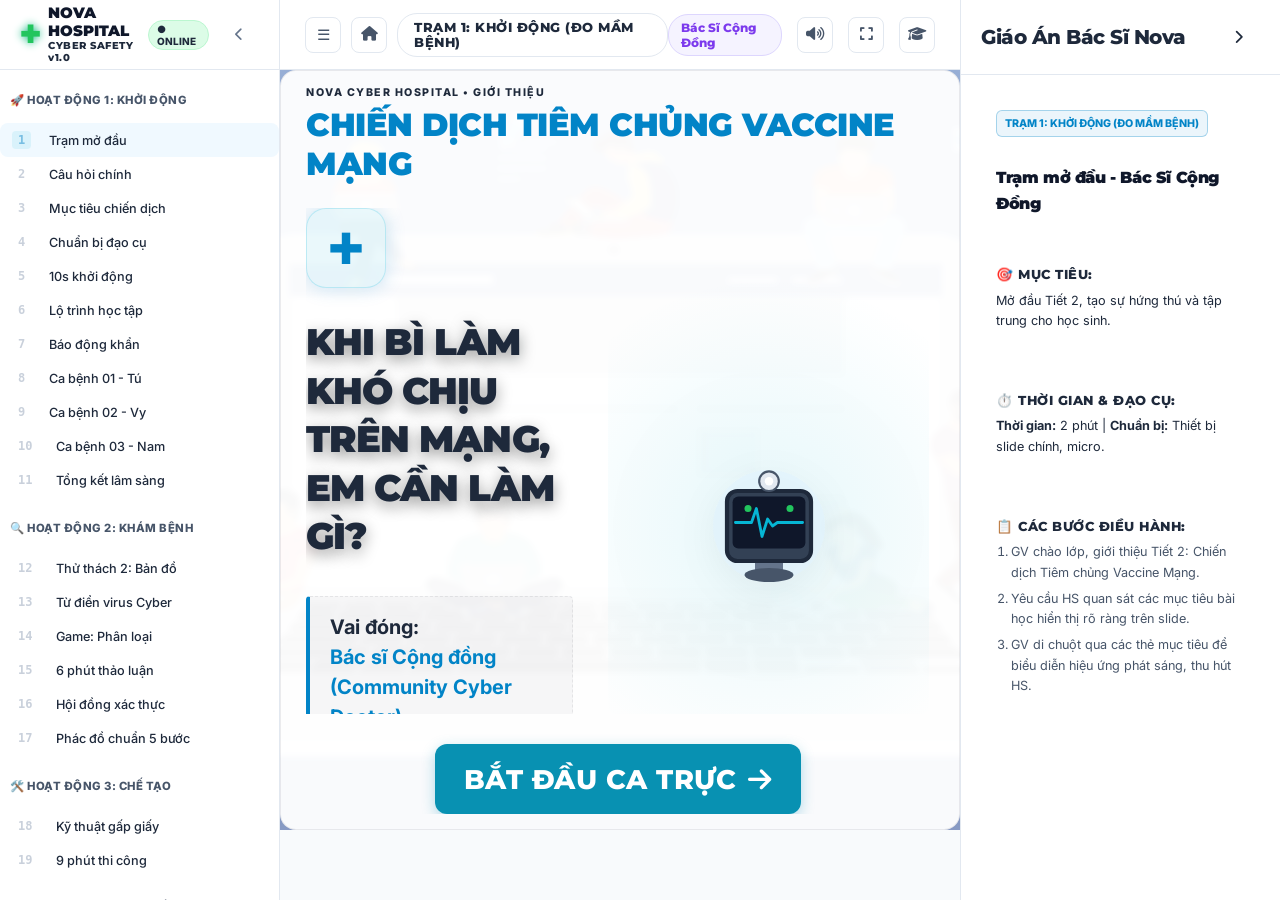
==== commit bf6d6112: "Update Slide 8, 9, 10 diagnoses buttons to use light-gray surface style and restore original card co" ====
--- a/tiet2.html
+++ b/tiet2.html
@@ -577,7 +577,7 @@
                 <div class="flex-center-col" style="text-align: center;">
                   <p style="font-size:12pt; font-weight:700; color:#1E293B; margin-bottom:15px;">Theo bác sĩ, Tú đang cảm thấy thế nào?<br>Bạn đánh giá ca này ở Thẻ màu nào?</p>
                   
-                  <button class="btn btn-amber btn-pulse" id="btn-diagnose-8" onclick="revealDiagnosis(8)" style="font-size:12pt; font-weight:800; padding:10px 24px; border-radius:8px;">🔍 CHẨN ĐOÁN LÂM SÀNG</button>
+                  <button class="btn btn-surface btn-pulse" id="btn-diagnose-8" onclick="revealDiagnosis(8)" style="font-size:12pt; font-weight:800; padding:10px 24px; border-radius:8px;">🔍 CHẨN ĐOÁN LÂM SÀNG</button>
                   
                   <div class="diagnosis-card hidden" id="diagnosis-card-8" style="margin-top:20px; padding:15px 20px; border-radius:10px; background:#FEF08A; border:2px solid #CA8A04; color:#854D0E; font-weight:900; font-size:13pt; display:inline-flex; align-items:center; gap:8px;">
                     🟡 THẺ VÀNG (Nguy hại nhẹ - Theo dõi sát, cảm xúc Tú bị tổn thương)
--- a/tiet2.css
+++ b/tiet2.css
@@ -3191,3 +3191,54 @@
   box-shadow: 0 10px 30px rgba(15, 23, 42, 0.06) !important;
   color: #1E293B !important;
 }
+
+/* ==========================================================================
+   TIẾT 2: ENLARGED TYPOGRAPHY OVERRIDES (Phóng to chữ tất cả slide)
+   ========================================================================== */
+.slide .main-title,
+.slide-frame .main-title {
+  font-size: 32pt !important; /* Enlarged from 24pt */
+  font-weight: 900 !important;
+}
+
+.slide .sub-title,
+.slide-frame .sub-title {
+  font-size: 20pt !important; /* Enlarged from 15pt */
+  font-weight: 800 !important;
+}
+
+.slide p,
+.slide li,
+.slide td,
+.slide th,
+.slide div.text-desc,
+.slide-frame p,
+.slide-frame li,
+.slide-frame td,
+.slide-frame th {
+  font-size: 15pt !important; /* Enlarged from 11pt */
+  line-height: 1.5 !important;
+}
+
+.slide-frame .slide-header .slide-title {
+  font-size: 24pt !important; /* Enlarged from 18pt */
+  font-weight: 900 !important;
+}
+
+.slide .btn, .slide-frame .btn {
+  font-size: 13pt !important; /* Enlarged from 10.5pt */
+  padding: 10px 22px !important;
+  border-radius: 8px !important;
+}
+
+/* Adjust paddings to fit enlarged text */
+.slide-frame {
+  padding: 15px 25px !important;
+}
+.slide-content-container {
+  margin-top: 5px !important;
+}
+.welcome-illustration svg {
+  width: 140px !important;
+  height: 140px !important;
+}
